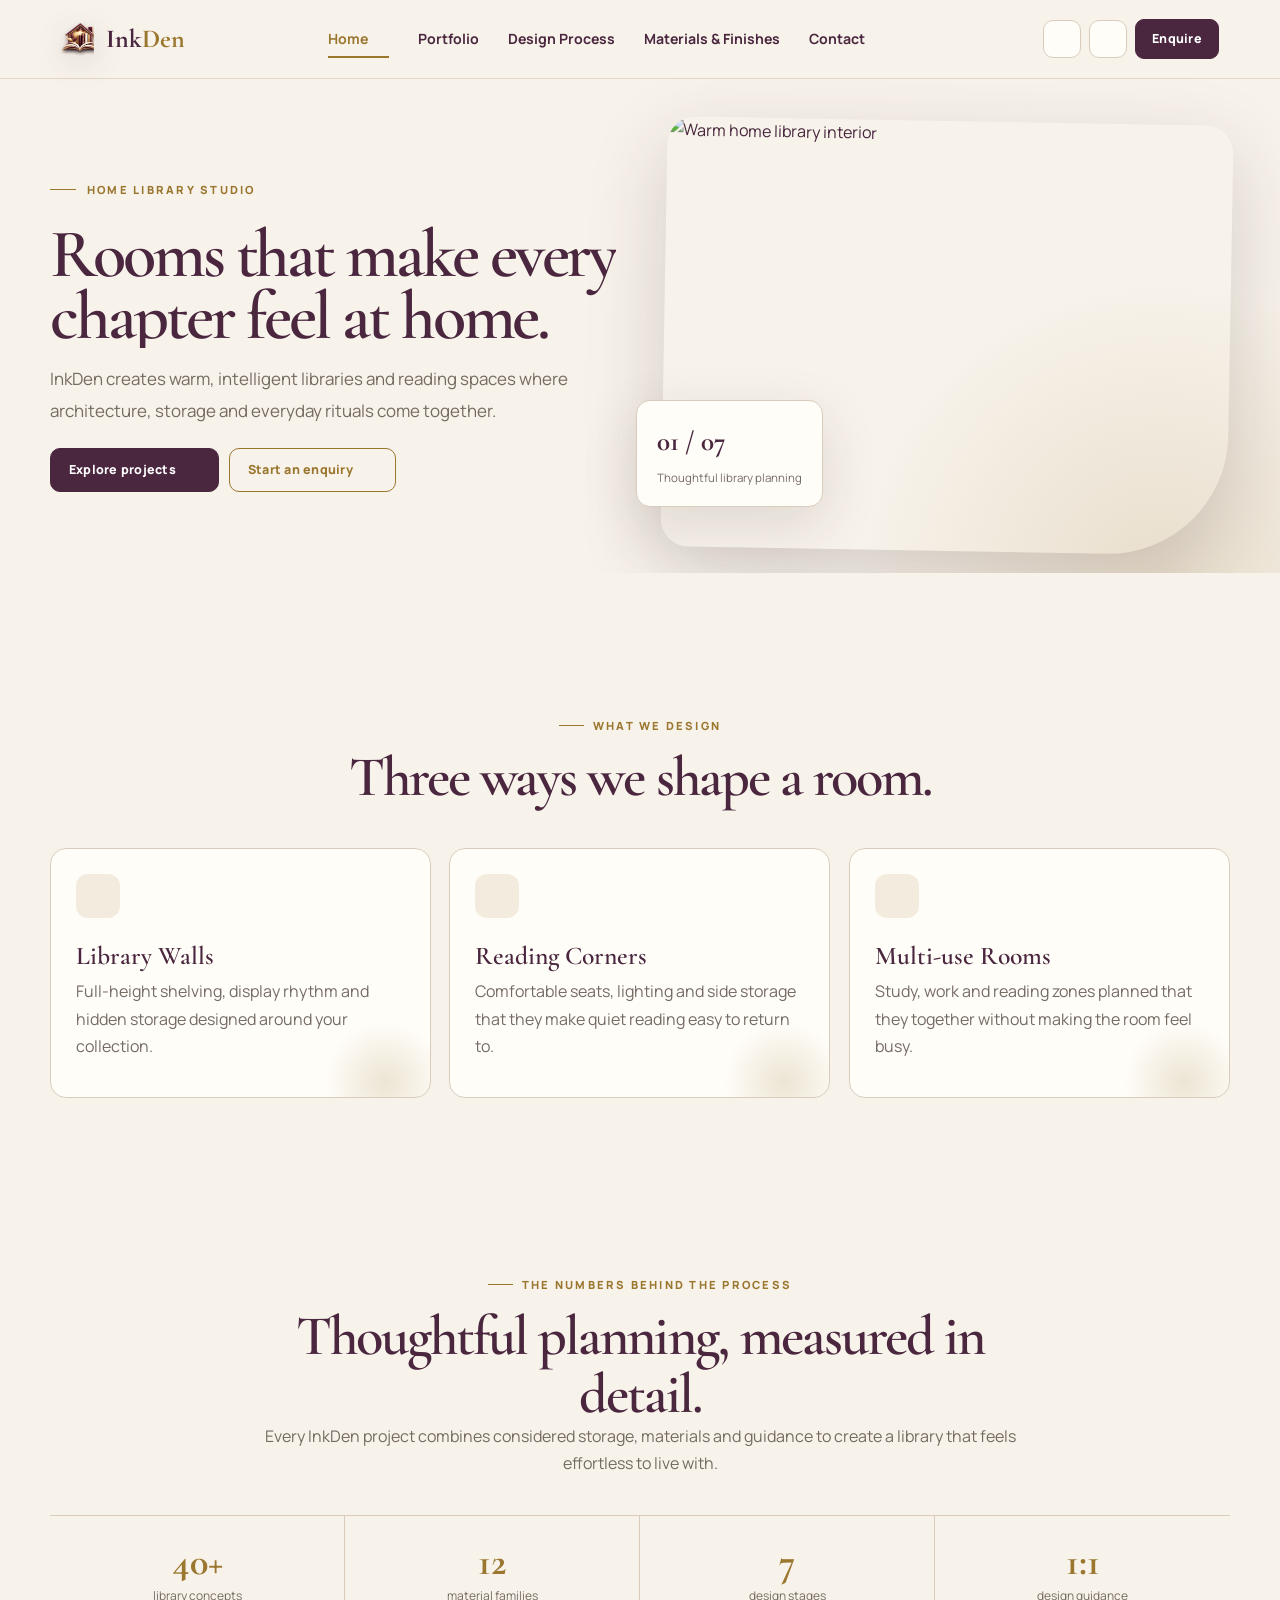
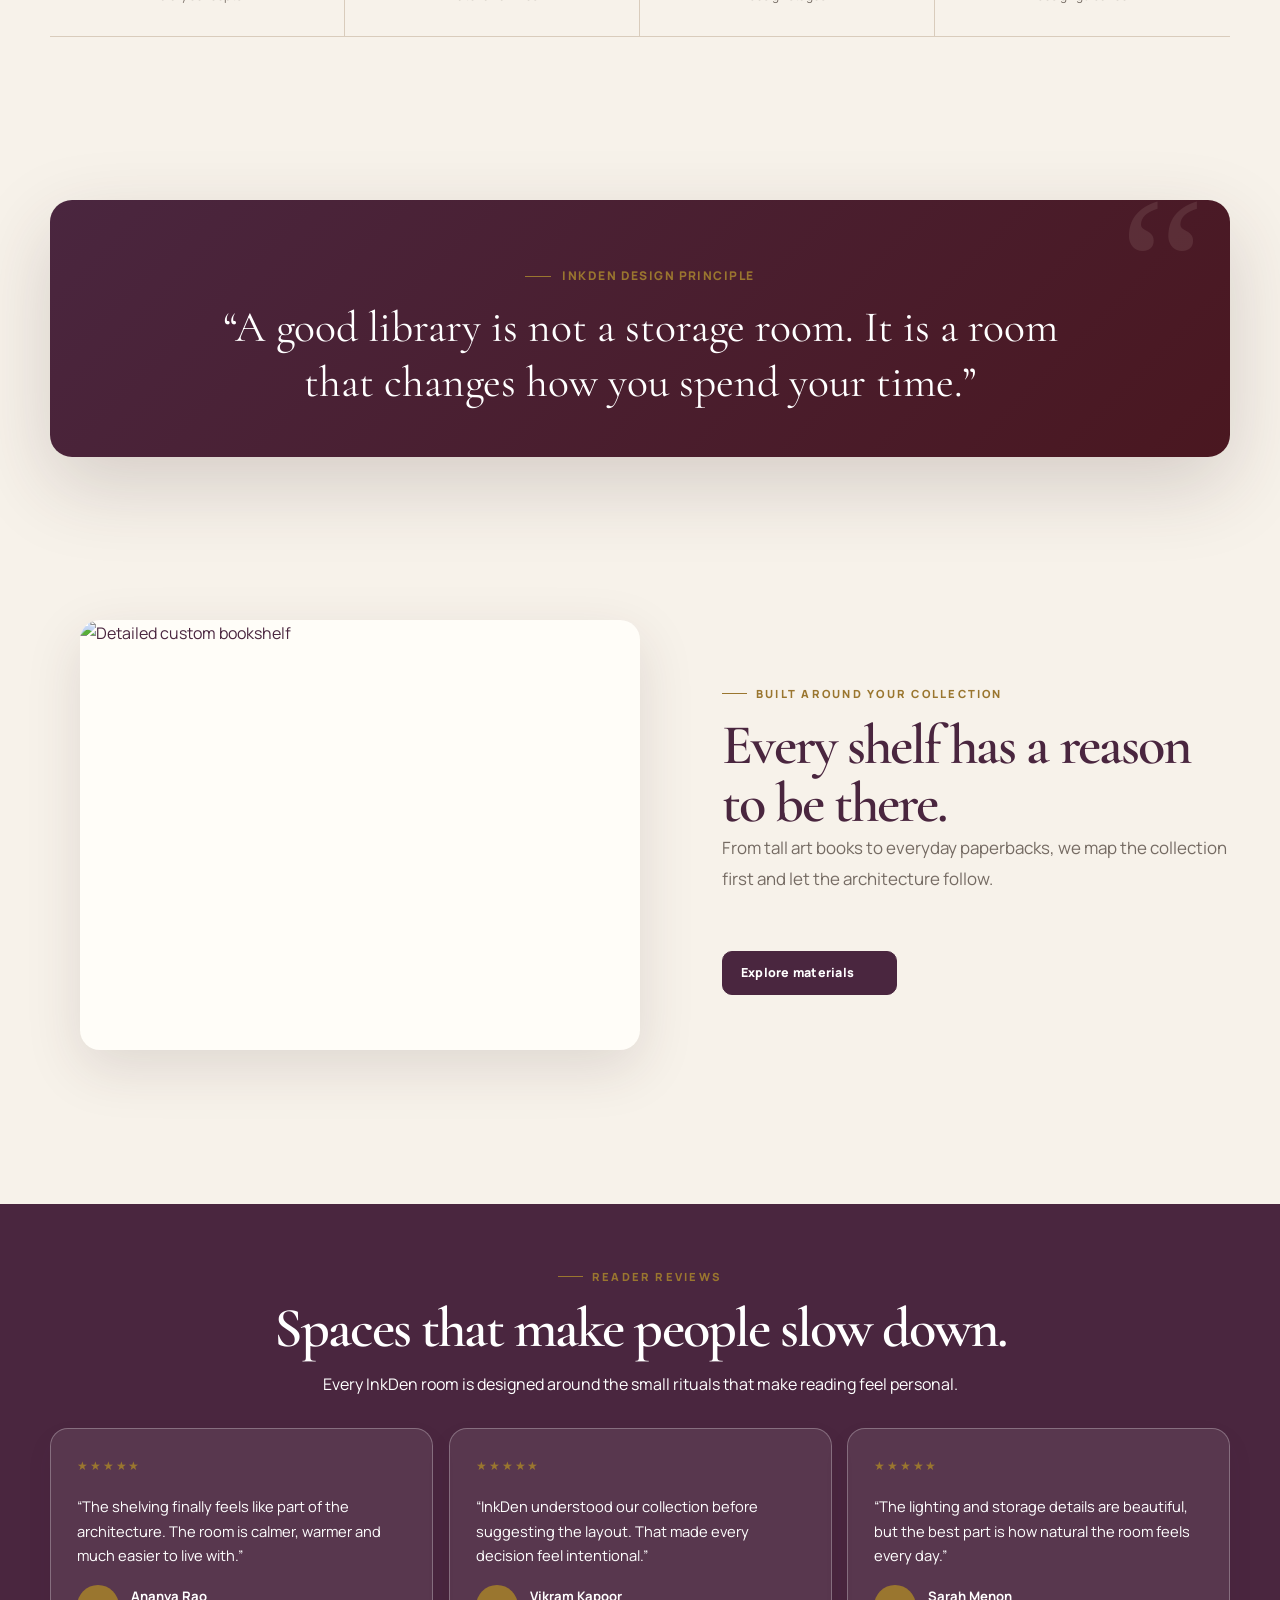
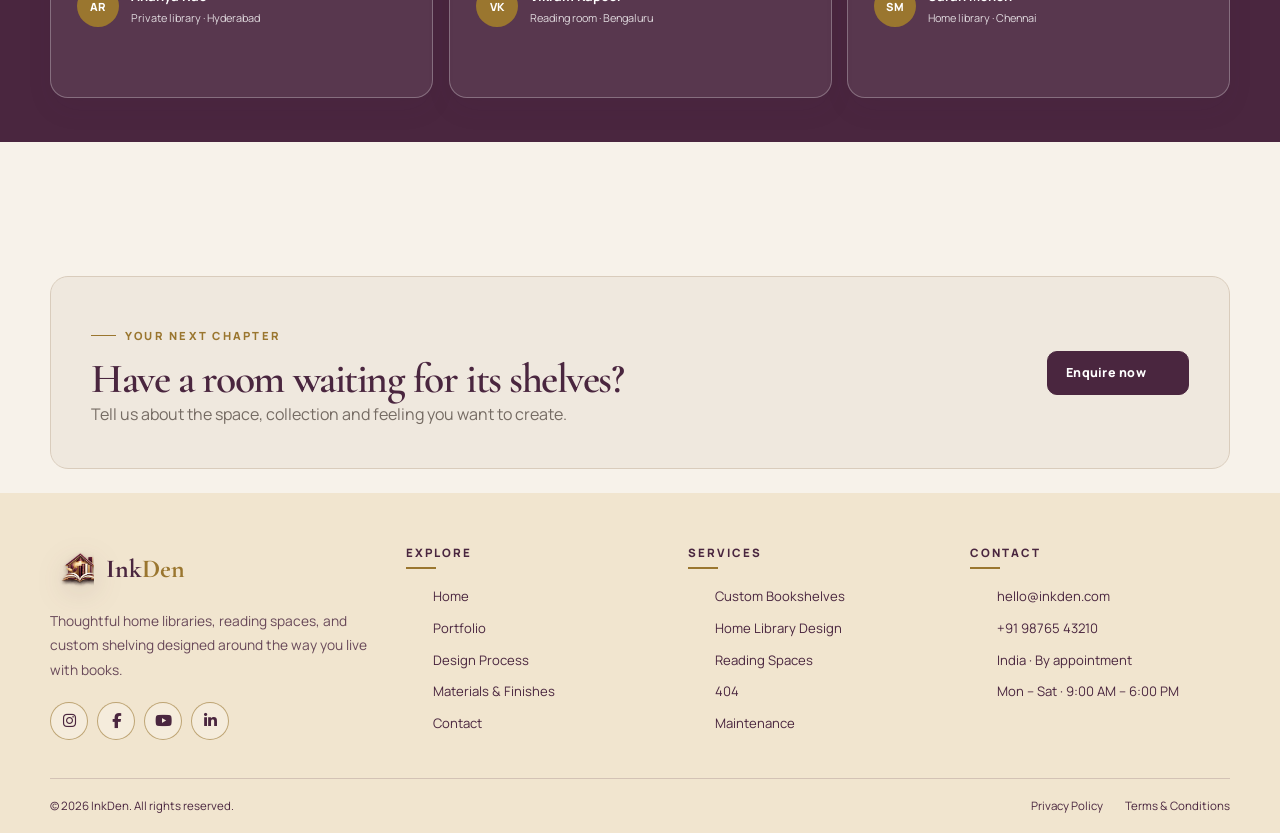
==== index.html @ 30819898 "first commit" ====
<!doctype html>
<html lang="en" dir="ltr">

<head>
  <meta charset="UTF-8">
  <meta name="viewport" content="width=device-width,initial-scale=1.0">
  <meta name="description" content="InkDen premium home library and reading space design studio.">
  <title>Home 1 | InkDen</title>
  
  <link rel="icon" type="image/png" href="images/ink-den-emblem.png">
  <link rel="stylesheet" href="css/shared.css">
  <link rel="stylesheet" href="css/home.css">
  <link rel="stylesheet" href="https://cdnjs.cloudflare.com/ajax/libs/font-awesome/6.7.2/css/all.min.css">
</head>

<body id="top">
  <header class="site-header">
    <div class="container header-inner">
      <a href="index.html" class="brand-logo" aria-label="InkDen Home">
        <img src="images/ink-den-emblem.png" alt="InkDen logo">
        <span class="brand-name"><span class="brand-ink">Ink</span><span class="brand-den">Den</span></span>
      </a>
      <nav class="nav-menu" data-nav-menu aria-label="Primary navigation">
        <div class="nav-item">
          <button class="nav-trigger" type="button" aria-expanded="false">Home <i
              data-lucide="chevron-down"></i></button>
          <div class="dropdown">
            <a href="index.html">Home 1</a>
            <a href="home-2.html">Home 2</a>
          
          </div>
        </div>
        <a href="portfolio.html">Portfolio</a>
        <a href="design-process.html">Design Process</a>
        <a href="materials-finishes.html">Materials &amp; Finishes</a>
        <a href="contact.html">Contact</a>
        <a href="enquiry.html" class="mobile-enquire">
    Enquire
</a>
      </nav>
      <div class="nav-actions">
        <button class="icon-btn" data-theme-toggle aria-label="Toggle dark mode" title="Dark mode">
          <i data-lucide="moon"></i></button>
        <button class="icon-btn" data-rtl-toggle aria-label="Switch RTL / LTR" title="RTL / LTR">
          <i data-lucide="arrow-left-right"></i></button>
        <a class="btn btn-secondary header-cta" href="enquiry.html">Enquire</a>
        <button class="icon-btn menu-toggle" data-menu-toggle aria-label="Open menu" aria-expanded="false"><i data-lucide="menu"></i></button>
      </div>
    </div>
  </header>
  <main>
    <section class="hero">
      <div class="container hero-grid">
        <div class="hero-copy"><span class="eyebrow">Home Library Studio</span>
          <h1>Rooms that make every chapter feel at home.</h1>
          <p class="lead">InkDen creates warm, intelligent libraries and reading spaces where architecture, storage and
            everyday rituals come together.</p>
          <div class="btn-row"><a class="btn btn-primary" href="portfolio.html">Explore projects <i
                data-lucide="arrow-up-right"></i></a><a class="btn btn-outline" href="contact.html">Start an enquiry <i
                data-lucide="message-square"></i></a></div>
        </div>
        <div class="hero-media reveal-right">
          <div class="hero-image"><img src="https://i.pinimg.com/1200x/2f/8c/33/2f8c33fd6eb7333db2793a5b187af646.jpg" alt="Warm home library interior"></div>
          <div class="hero-badge"><strong>01 / 07</strong><span>Thoughtful library planning</span></div>
        </div>
      </div>
    </section>
    
    <section class="section section-tight">
      <div class="container">
        <div class="section-header center"><span class="eyebrow">What we design</span>
          <h2>Three ways we shape a room.</h2>
        </div>
        <div class="feature-grid">
          <article class="feature-card reveal">
            <div class="feature-icon"><i data-lucide="library"></i></div>
            <h3>Library Walls</h3>
            <p>Full-height shelving, display rhythm and hidden storage designed around your collection.</p>
          </article>
          <article class="feature-card reveal">
            <div class="feature-icon"><i data-lucide="armchair"></i></div>
            <h3>Reading Corners</h3>
            <p>Comfortable seats, lighting and side storage that they make quiet reading easy to return to.</p>
          </article>
          <article class="feature-card reveal">
            <div class="feature-icon"><i data-lucide="layout-grid"></i></div>
            <h3>Multi-use Rooms</h3>
            <p>Study, work and reading zones planned that they together without making the room feel busy.</p>
          </article>
        </div>
      </div>
    </section>
    <section class="section statistics-section">
      <div class="container">
        <div class="statistics-heading"><span class="eyebrow">The numbers behind the process</span>
          <h2>Thoughtful planning, measured in detail.</h2>
          <p>Every InkDen project combines considered storage, materials and guidance to create a library that feels
            effortless to live with.</p>
        </div>
        <div class="stat-strip reveal">
          <div class="stat"><strong class="stat-number" data-target="40" data-suffix="+">0</strong><span>library
              concepts</span></div>
          <div class="stat"><strong class="stat-number" data-target="12">0</strong><span>material families</span></div>
          <div class="stat"><strong class="stat-number" data-target="7">0</strong><span>design stages</span></div>
          <div class="stat"><strong class="stat-number" data-target="1" data-suffix=":1">0</strong><span>design
              guidance</span></div>
        </div>
      </div>
    </section>
    <section class="section section-tight">
  <div class="container quote-panel reveal">

    <span class="eyebrow">InkDen design principle</span>

    <p>
      “A good library is not a storage room. It is a room that changes how you spend your time.”
    </p>

  </div>
</section>
  
    <section class="section home1-collection-section">
      <div class="container split reverse">
        <div class="image-card reveal-left"><img src="https://i.pinimg.com/736x/fe/93/e4/fe93e434039a60facc55fbdc6f68b3ff.jpg" alt="Detailed custom bookshelf">
        </div>
        <div class="reveal-right"><span class="eyebrow">Built around your collection</span>
          <h2>Every shelf has a reason to be there.</h2>
          <p class="lead">From tall art books to everyday paperbacks, we map the collection first and let the
            architecture follow.</p>
          <div class="btn-row home1-collection-button"><a class="btn btn-outline" href="materials-finishes.html">Explore
              materials <i data-lucide="layers-2"></i></a></div>
        </div>
      </div>
    </section>
    <section class="section section-tight home1-reviews">
      <div class="container">
        <div class="reviews-heading">
          <div><span class="eyebrow">Reader reviews</span>
            <h2>Spaces that make people slow down.</h2>
          </div>
          <p>Every InkDen room is designed around the small rituals that make reading feel personal.</p>
        </div>
        <div class="review-grid review-grid-home1">
          <article class="review-card review-featured reveal">
            <div class="review-stars">★★★★★</div>
            <p>“The shelving finally feels like part of the architecture. The room is calmer, warmer and much easier to
              live with.”</p>
            <div class="review-person"><span class="review-avatar">AR</span>
              <div><strong>Ananya Rao</strong><span>Private library · Hyderabad</span></div>
            </div>
          </article>
          <article class="review-card reveal">
            <div class="review-stars">★★★★★</div>
            <p>“InkDen understood our collection before suggesting the layout. That made every decision feel
              intentional.”</p>
            <div class="review-person"><span class="review-avatar">VK</span>
              <div><strong>Vikram Kapoor</strong><span>Reading room · Bengaluru</span></div>
            </div>
          </article>
          <article class="review-card reveal">
            <div class="review-stars">★★★★★</div>
            <p>“The lighting and storage details are beautiful, but the best part is how natural the room feels every
              day.”</p>
            <div class="review-person"><span class="review-avatar">SM</span>
              <div><strong>Sarah Menon</strong><span>Home library · Chennai</span></div>
            </div>
          </article>
        </div>
      </div>
    </section>
    <section class="section section-tight">
      <div class="container cta-panel reveal">
        <div><span class="eyebrow">Your next chapter</span>
          <h2>Have a room waiting for its shelves?</h2>
          <p>Tell us about the space, collection and feeling you want to create.</p>
        </div><a class="btn btn-secondary" href="contact.html">Enquire now <i data-lucide="arrow-up-right"></i></a>
      </div>
    </section>
    
  </main>
  
  <footer class="site-footer">
  <div class="container">
    <div class="footer-grid">

      <div class="footer-brand">
        <a href="index.html" class="brand-logo" aria-label="InkDen Home">
          <img src="images/ink-den-emblem.png" alt="InkDen logo">
          <span class="brand-name"><span class="brand-ink">Ink</span><span class="brand-den">Den</span></span>
        </a>
        <p>Thoughtful home libraries, reading spaces, and custom shelving designed around the way you live with books.</p>
        <div class="footer-icons">
          <a href="#" aria-label="Instagram" title="Instagram"><i class="fa-brands fa-instagram"></i></a>
          <a href="#" aria-label="Facebook" title="Facebook"><i class="fa-brands fa-facebook-f"></i></a>
          <a href="#" aria-label="YouTube" title="YouTube"><i class="fa-brands fa-youtube"></i></a>
          <a href="#" aria-label="LinkedIn" title="LinkedIn"><i class="fa-brands fa-linkedin-in"></i></a>
        </div>
      </div>

      <div class="footer-column">
        <h3>Explore</h3>
        <div class="footer-links">
          <a href="index.html"><i data-lucide="house"></i><span>Home</span></a>
          <a href="portfolio.html"><i data-lucide="images"></i><span>Portfolio</span></a>
          <a href="design-process.html"><i data-lucide="route"></i><span>Design Process</span></a>
          <a href="materials-finishes.html"><i data-lucide="palette"></i><span>Materials &amp; Finishes</span></a>
          <a href="contact.html"><i data-lucide="mail"></i><span>Contact</span></a>
        </div>
      </div>

      <div class="footer-column">
        <h3>Services</h3>
        <div class="footer-links">
          <a href="contact.html"><i data-lucide="book-open"></i><span>Custom Bookshelves</span></a>
          <a href="contact.html"><i data-lucide="book"></i><span>Home Library Design</span></a>
          <a href="contact.html"><i data-lucide="armchair"></i><span>Reading Spaces</span></a>
          <a href="404.html">
    <i data-lucide="circle-help"></i>
    <span>404</span>
</a>
          <a href="maintenance.html"><i data-lucide="wrench"></i><span>Maintenance</span></a>
        </div>
      </div>

      <div class="footer-column">
        <h3>Contact</h3>
        <div class="footer-contact">
          <a href="mailto:hello@inkden.com"><i data-lucide="mail"></i><span>hello@inkden.com</span></a>
          <a href="tel:+919876543210"><i data-lucide="phone"></i><span>+91 98765 43210</span></a>
          <span><i data-lucide="map-pin"></i><span>India · By appointment</span></span>
          <span><i data-lucide="clock"></i><span>Mon – Sat · 9:00 AM – 6:00 PM</span></span>
        </div>
      </div>

    </div>

    <div class="footer-bottom">
      <span>© 2026 InkDen. All rights reserved.</span>
      <div class="footer-legal">
        <a href="privacy-policy.html">Privacy Policy</a>
        <a href="terms-conditions.html">Terms &amp; Conditions</a>
      </div>
    </div>
  </div>
</footer>
  
  <script src="https://unpkg.com/lucide@latest"></script>
<script src="js/main.js"></script>
</body>

</html>
---- css/shared.css ----
@import url('https://fonts.googleapis.com/css2?family=Cormorant+Garamond:wght@500;600;700&family=Manrope:wght@400;500;600;700;800&display=swap');

:root{
  --primary:#4A263F;
  --primary-dark:#4A1720;
  --secondary:#9A762F;
  --secondary-dark:#76591F;
  --secondary-soft:#F1E5CF;
  --bg:#F7F2EA;
  --surface:#FFFDF8;
  --surface-2:#EFE8DE;
  --text:#4A263F;
  --muted:#756B63;
  --border:#D9CCBC;
  --white:#fff;
  --shadow:0 18px 55px rgba(61,40,47,.13);
  --shadow-lg:0 28px 80px rgba(61,40,47,.18);
  --radius:14px;
  --container:1180px;
  --ease:260ms cubic-bezier(.2,.75,.25,1);
}
html[data-theme="dark"]{
  --bg:#171119;
  --surface:#241A22;
  --surface-2:#30232C;
  --text:#FFF8F2;
  --muted:#D1C2BC;
  --border:#51404B;
  --shadow:0 18px 60px rgba(0,0,0,.35);
  --shadow-lg:0 30px 90px rgba(0,0,0,.45);
}
*{box-sizing:border-box;margin:0;padding:0}
html{scroll-behavior:smooth}
body{min-height:100vh;background:var(--bg);color:var(--text);font-family:"Manrope",sans-serif;line-height:1.7;overflow-x:hidden;transition:background var(--ease),color var(--ease)}
body.menu-open{overflow:hidden}
a{color:inherit;text-decoration:none}
button,input,select,textarea{font:inherit}
button{cursor:pointer}
img{display:block;width:100%;max-width:100%;object-fit:cover}
:focus-visible{outline:3px solid var(--secondary);outline-offset:3px}
.container{width:min(var(--container),calc(100% - 48px));margin-inline:auto}

/* HEADER */
.site-header{position:sticky;top:0;z-index:100;background:color-mix(in srgb,var(--bg) 94%,transparent);backdrop-filter:blur(16px);border-bottom:1px solid color-mix(in srgb,var(--border) 72%,transparent)}
.header-inner{min-height:78px;display:grid;grid-template-columns:1fr auto 1fr;align-items:center;gap:24px}
.brand-logo{display:inline-flex;align-items:center;gap:12px;justify-self:start}
.brand-logo img{width:44px;height:44px;object-fit:contain;filter:drop-shadow(0 8px 15px rgba(74,38,63,.15))}
.brand-name{font-family:"Cormorant Garamond",serif;font-size:1.62rem;font-weight:700;line-height:1;color:var(--text);letter-spacing:0}
.brand-name .brand-den{color:var(--secondary)}
.nav-menu{display:flex;align-items:center;justify-content:center;gap:6px;white-space:nowrap}
.nav-menu a,.nav-trigger{position:relative;padding:9px 12px;border:0;background:none;color:var(--text);font-size:.88rem;font-weight:700;transition:color var(--ease)}
.nav-menu a::after,.nav-trigger::after{content:"";position:absolute;left:12px;right:12px;bottom:2px;height:2px;background:var(--secondary);transform:scaleX(0);transform-origin:center;transition:transform var(--ease)}
.nav-menu a:hover,.nav-trigger:hover,.nav-menu a.active{color:var(--secondary)}
.nav-menu a:hover::after,.nav-menu a.active::after{transform:scaleX(1)}
.nav-item{position:relative}
.nav-trigger{display:inline-flex;align-items:center;gap:5px}
.nav-trigger svg{width:15px;height:15px}
.dropdown{position:absolute;top:calc(100% + 9px);left:0;min-width:175px;padding:8px;background:var(--surface);border:1px solid var(--border);border-radius:12px;box-shadow:var(--shadow);opacity:0;visibility:hidden;transform:translateY(8px);transition:var(--ease)}
.nav-item:hover .dropdown{opacity:1;visibility:visible;transform:translateY(0)}
.dropdown a{display:block;padding:9px 11px;border-radius:8px}
.dropdown a::after{display:none}
.dropdown a:hover{background:var(--surface-2)}
.nav-actions{display:flex;align-items:center;justify-content:flex-end;gap:8px}
.icon-btn{width:38px;height:38px;display:grid;place-items:center;border:1px solid var(--border);border-radius:10px;background:var(--surface);color:var(--text);transition:var(--ease)}
.icon-btn:hover{border-color:var(--secondary);color:var(--secondary);transform:translateY(-2px) rotate(-2deg)}
.icon-btn svg{width:18px;height:18px}
.header-cta{min-width:auto!important;height:42px!important;padding:0 17px!important;font-size:.78rem!important}
.menu-toggle{display:none}

/* COMMON */
.section{padding:92px 0;position:relative}
.section-tight{padding:68px 0}
.section-header{max-width:720px;margin-bottom:42px}
.section-header.center{text-align:center;margin-inline:auto}
.eyebrow{display:inline-flex;align-items:center;gap:9px;margin-bottom:13px;color:var(--secondary);font-size:.7rem;font-weight:800;letter-spacing:.2em;text-transform:uppercase}
.eyebrow::before{content:"";width:25px;height:1px;background:currentColor}
h1,h2,h3,h4{font-family:"Cormorant Garamond",serif;font-weight:600;line-height:1.03;color:var(--text)}
h1{font-size:clamp(3.2rem,7vw,6.6rem);letter-spacing:-.045em}
h2{font-size:clamp(2.35rem,4.4vw,4.15rem);letter-spacing:-.035em}
h3{font-size:1.6rem}
p{color:var(--muted)}
.lead{font-size:1.06rem;line-height:1.85;max-width:650px}
.btn-row{display:flex;flex-wrap:wrap;gap:10px;align-items:center}
.btn{min-width:138px;height:44px;display:inline-flex;align-items:center;justify-content:center;gap:8px;padding:0 18px;border:1px solid transparent;border-radius:10px;font-size:.78rem;font-weight:800;letter-spacing:.02em;transition:var(--ease)}
.btn svg{width:16px;height:16px}
.btn-primary{background:var(--primary);color:#fff;border-color:var(--primary)}
.btn-primary:hover{background:var(--primary-dark);border-color:var(--primary-dark);transform:translateY(-3px);box-shadow:0 12px 24px rgba(74,38,63,.18)}
.btn-secondary{background:var(--secondary);color:#fff;border-color:var(--secondary)}
.btn-secondary:hover{background:var(--secondary-dark);border-color:var(--secondary-dark);transform:translateY(-3px);box-shadow:0 12px 24px rgba(154,118,47,.18)}
.btn-outline{background:transparent;color:var(--text);border-color:var(--border)}
.btn-outline:hover{border-color:var(--secondary);color:var(--secondary);transform:translateY(-3px)}

.split{display:grid;grid-template-columns:.9fr 1.1fr;gap:70px;align-items:center}
.split.reverse{grid-template-columns:1.1fr .9fr}
.image-card{position:relative;overflow:hidden;border-radius:20px;box-shadow:var(--shadow);background:var(--surface)}
.image-card img{aspect-ratio:1.12;transition:transform 700ms cubic-bezier(.2,.75,.25,1)}
.image-card:hover img{transform:scale(1.055)}
.image-card::after{content:"";position:absolute;inset:14px;border:1px solid rgba(241,229,207,.35);border-radius:14px;pointer-events:none}
.feature-grid{display:grid;grid-template-columns:repeat(3,1fr);gap:18px}
.feature-card{position:relative;min-height:250px;padding:25px;background:var(--surface);border:1px solid var(--border);border-radius:16px;overflow:hidden;transition:var(--ease)}
.feature-card::before{content:"";position:absolute;inset:auto -20px -50px auto;width:130px;height:130px;background:radial-gradient(circle,rgba(154,118,47,.18),transparent 65%);transition:transform var(--ease)}
.feature-card:hover{transform:translateY(-9px);border-color:var(--secondary);box-shadow:var(--shadow)}
.feature-card:hover::before{transform:scale(1.35)}
.feature-icon{width:44px;height:44px;display:grid;place-items:center;margin-bottom:25px;border-radius:12px;background:color-mix(in srgb,var(--secondary) 13%,transparent);color:var(--secondary)}
.feature-icon svg{width:21px;height:21px}
.feature-card h3{margin-bottom:9px}
.stat-strip{display:grid;grid-template-columns:repeat(4,1fr);border-block:1px solid var(--border)}
.stat{padding:27px 20px;text-align:center;border-inline-end:1px solid var(--border)}
.stat:last-child{border-inline-end:0}
.stat strong{display:block;font-family:"Cormorant Garamond",serif;font-size:2.4rem;color:var(--secondary);line-height:1}
.stat span{font-size:.75rem;color:var(--muted)}
.quote-panel{padding:48px;border-radius:22px;background:linear-gradient(135deg,var(--primary),var(--primary-dark));color:#fff;box-shadow:var(--shadow-lg);position:relative;overflow:hidden}
.quote-panel::after{content:"“";position:absolute;right:25px;top:-30px;font-family:Georgia,serif;font-size:12rem;line-height:1;color:rgba(241,229,207,.1)}
.quote-panel p{color:#F1E5CF;font-family:"Cormorant Garamond",serif;font-size:2rem;line-height:1.15;max-width:800px}
.quote-panel span{display:block;margin-top:18px;color:#E8D7C8;font-size:.75rem;letter-spacing:.12em;text-transform:uppercase}
.cta-panel{display:grid;grid-template-columns:1fr auto;align-items:center;gap:30px;padding:40px;border-radius:18px;background:var(--surface-2);border:1px solid var(--border)}
.cta-panel h2{font-size:2.6rem}

/* FOOTER */
.site-footer{margin-top:28px;padding:64px 0 20px;background:var(--primary-dark);color:#F1E5CF;border-top:1px solid var(--secondary)}
.footer-grid{display:grid;grid-template-columns:1.25fr 1fr 1fr 1fr;gap:42px}
.footer-brand .brand-logo{margin-bottom:19px}.footer-brand .brand-name{color:#F1E5CF}.footer-brand .brand-den{color:var(--secondary)}
.footer-brand p{max-width:350px;color:#D9C9C0;font-size:.86rem;line-height:1.75;margin-bottom:20px}
.footer-icons{display:flex;gap:9px;flex-wrap:wrap}.footer-icons a{width:36px;height:36px;display:grid;place-items:center;border:1px solid rgba(241,229,207,.35);border-radius:10px;color:#F1E5CF;transition:var(--ease)}.footer-icons a:hover{color:#fff;background:var(--secondary);border-color:var(--secondary);transform:translateY(-3px) rotate(-2deg)}.footer-icons svg{width:16px}
.footer-column h3{font-family:"Manrope",sans-serif;font-size:.72rem;font-weight:800;text-transform:uppercase;letter-spacing:.17em;color:#F1E5CF;margin-bottom:18px}.footer-column h3::after{content:"";display:block;width:30px;height:2px;background:var(--secondary);margin-top:8px}
.footer-links,.footer-contact{display:grid;gap:11px}.footer-links a,.footer-contact a,.footer-contact span{display:flex;align-items:flex-start;gap:9px;color:#D9C9C0;font-size:.82rem;transition:var(--ease)}.footer-links a:hover,.footer-contact a:hover{color:#fff;transform:translateX(4px)}.footer-links svg,.footer-contact svg{width:16px;height:16px;flex:0 0 16px;color:var(--secondary);margin-top:3px}
.footer-bottom{display:flex;align-items:center;justify-content:space-between;gap:15px;margin-top:38px;padding-top:17px;border-top:1px solid rgba(241,229,207,.16);font-size:.72rem;color:#BFAFA7}.footer-top{width:36px;height:36px;display:grid;place-items:center;border:1px solid var(--secondary);border-radius:10px;color:var(--secondary);transition:var(--ease)}.footer-top:hover{background:var(--secondary);color:#fff;transform:translateY(-3px)}

/* REVEALS / MOTION */
.reveal{opacity:0;transform:translateY(28px);transition:opacity 700ms var(--ease),transform 700ms var(--ease)}
.reveal.is-visible{opacity:1;transform:none}
.reveal-left{opacity:0;transform:translateX(-35px);transition:opacity 800ms var(--ease),transform 800ms var(--ease)}
.reveal-left.is-visible{opacity:1;transform:none}
.reveal-right{opacity:0;transform:translateX(35px);transition:opacity 800ms var(--ease),transform 800ms var(--ease)}
.reveal-right.is-visible{opacity:1;transform:none}
.float{animation:float 5s ease-in-out infinite}
@keyframes float{0%,100%{transform:translateY(0)}50%{transform:translateY(-9px)}}
@keyframes heroIn{from{opacity:0;transform:translateY(25px)}to{opacity:1;transform:none}}
.hero-copy>*{animation:heroIn .75s var(--ease) both}.hero-copy .eyebrow{animation-delay:.08s}.hero-copy h1{animation-delay:.16s}.hero-copy p{animation-delay:.24s}.hero-copy .btn-row{animation-delay:.32s}

/* RTL */
[dir="rtl"] .brand-logo{justify-self:end}.header-inner{direction:ltr}.header-inner>*{direction:rtl}.nav-menu{direction:rtl}.nav-menu a::after,.nav-trigger::after{left:12px;right:12px}.footer-links a:hover,.footer-contact a:hover{transform:translateX(-4px)}

/* RESPONSIVE */
@media(max-width:1050px){.header-inner{grid-template-columns:auto 1fr auto}.nav-menu{gap:0}.nav-menu a,.nav-trigger{padding-inline:8px;font-size:.8rem}.hero-grid{gap:38px}.hero-media{min-height:520px}.footer-grid{grid-template-columns:1.3fr 1fr 1fr}}
@media(max-width:850px){.header-inner{grid-template-columns:auto auto}.nav-menu{position:fixed;inset:78px 0 auto 0;display:none;flex-direction:column;align-items:stretch;padding:18px 24px 25px;background:var(--surface);border-bottom:1px solid var(--border);box-shadow:var(--shadow);max-height:calc(100vh - 78px);overflow:auto}.nav-menu.open{display:flex}.nav-menu a,.nav-trigger{width:100%;justify-content:space-between;padding:13px 6px;text-align:start}.dropdown{position:static;display:none;opacity:1;visibility:visible;transform:none;box-shadow:none;border:0;background:transparent;padding:0}.nav-item.open .dropdown{display:block}.nav-actions{justify-self:end}.menu-toggle{display:grid}.header-cta{display:none}.hero{min-height:auto;padding:85px 0}.hero-grid,.split,.split.reverse{grid-template-columns:1fr}.hero-media{min-height:520px}.feature-grid,.material-cards{grid-template-columns:repeat(2,1fr)}.stat-strip{grid-template-columns:repeat(2,1fr)}.stat:nth-child(2){border-inline-end:0}.stat:nth-child(-n+2){border-bottom:1px solid var(--border)}.editorial-grid{grid-template-columns:1fr}.portfolio-mosaic{grid-template-columns:1fr 1fr;grid-template-rows:300px 220px}.portfolio-tile:first-child{grid-row:auto;grid-column:1/-1}.project-row{grid-template-columns:1fr}.process-gallery{grid-template-columns:1fr 1fr}.footer-grid{grid-template-columns:1fr 1fr}.footer-brand{grid-column:1/-1}.enquiry-shell{grid-template-columns:1fr}.enquiry-intro{padding:38px}.enquiry-form-wrap{padding:32px}}
@media(max-width:600px){.container{width:min(var(--container),calc(100% - 32px))}.header-inner{min-height:70px}.brand-logo img{width:39px;height:39px}.brand-name{font-size:1.45rem}.nav-menu{inset:70px 0 auto 0}.section{padding:70px 0}.section-tight{padding:52px 0}.hero{padding:70px 0}.hero-media{min-height:400px}.hero-badge{left:10px;bottom:18px}.feature-grid,.material-cards,.process-gallery{grid-template-columns:1fr}.stat-strip{grid-template-columns:1fr 1fr}.stat{padding:22px 10px}.portfolio-mosaic{grid-template-columns:1fr;grid-template-rows:repeat(3,230px)}.portfolio-tile:first-child{grid-column:auto}.numbered-item{grid-template-columns:45px 1fr}.numbered-item svg{display:none}.cta-panel{grid-template-columns:1fr;padding:28px}.premium-hero{min-height:78vh;padding:65px 0}.premium-copy h1{font-size:clamp(3.2rem,15vw,5.5rem)}.form-grid{grid-template-columns:1fr}.form-field.full{grid-column:auto}.footer-grid{grid-template-columns:1fr}.footer-brand{grid-column:auto}.footer-bottom{flex-direction:column;align-items:flex-start}.enquiry-page{padding:20px 14px}.enquiry-intro h1{font-size:3rem}}
@media(prefers-reduced-motion:reduce){*,*::before,*::after{scroll-behavior:auto!important;animation-duration:.001ms!important;transition-duration:.001ms!important}}
/* Final alignment refinements */
html[dir="rtl"] .header-inner{direction:rtl}
main > section:last-child{padding-bottom:28px}
.site-footer{margin-top:12px}

/* =========================================================
   FINAL BRAND / NAV / FOOTER POLISH
   ========================================================= */

/* Keep the original InkDen palette, but use it consistently. */
.site-header{
  background:color-mix(in srgb,var(--bg) 96%,transparent);
}

.header-inner{
  grid-template-columns:auto 1fr auto;
  gap:30px;
}

.site-header .brand-logo{
  justify-self:start;
}

.site-header .nav-menu{
  justify-self:center;
}

.nav-menu .nav-trigger.active,
.nav-menu > a.active{
  color:var(--secondary);
}

.nav-menu .nav-trigger.active::after,
.nav-menu > a.active::after{
  transform:scaleX(1);
  transform-origin:center;
}

/* Font Awesome icon sizing */
.icon-btn i,
.nav-trigger i,
.btn i,
.footer-icons i,
.footer-links i,
.footer-contact i,
.footer-top i,
.feature-icon i,
.meta i{
  line-height:1;
}

/* Light premium footer using the same primary + secondary palette */
.site-footer{
  margin-top:10px;
  padding:56px 0 18px;
  background:var(--secondary-soft);
  color:var(--primary);
  border-top:2px solid var(--secondary);
}

html[data-theme="dark"] .site-footer{
  background:var(--primary-dark);
  color:var(--secondary-soft);
  border-top-color:var(--secondary);
}

.footer-grid{
  gap:44px;
}

.footer-brand .brand-logo{
  margin-bottom:18px;
}

.footer-brand .brand-name,
.footer-brand .brand-name > span:first-child{
  color:var(--primary);
}

.footer-brand .brand-den{
  color:var(--secondary);
}

html[data-theme="dark"] .footer-brand .brand-name,
html[data-theme="dark"] .footer-brand .brand-name > span:first-child{
  color:var(--secondary-soft);
}

.footer-brand p{
  color:var(--primary);
  opacity:.82;
}

html[data-theme="dark"] .footer-brand p{
  color:var(--secondary-soft);
  opacity:.82;
}

.footer-icons a{
  border-color:color-mix(in srgb,var(--secondary) 55%,transparent);
  color:var(--primary);
  background:rgba(255,255,255,.22);
}

.footer-icons a:hover{
  color:#fff;
  background:var(--secondary);
  border-color:var(--secondary);
}

html[data-theme="dark"] .footer-icons a{
  color:var(--secondary-soft);
  background:rgba(255,255,255,.04);
}

.footer-column h3{
  color:var(--primary);
}

html[data-theme="dark"] .footer-column h3{
  color:var(--secondary-soft);
}

.footer-column h3::after{
  background:var(--secondary);
}

.footer-links a,
.footer-contact a,
.footer-contact span{
  color:var(--primary);
}

.footer-links a:hover,
.footer-contact a:hover{
  color:var(--secondary-dark);
}

.footer-links i,
.footer-contact i{
  color:var(--secondary);
  width:16px;
  min-width:16px;
  text-align:center;
  margin-top:3px;
}

html[data-theme="dark"] .footer-links a,
html[data-theme="dark"] .footer-contact a,
html[data-theme="dark"] .footer-contact span{
  color:var(--secondary-soft);
}

html[data-theme="dark"] .footer-links a:hover,
html[data-theme="dark"] .footer-contact a:hover{
  color:var(--secondary);
}

.footer-bottom{
  border-top-color:color-mix(in srgb,var(--primary) 18%,transparent);
  color:var(--primary);
}

html[data-theme="dark"] .footer-bottom{
  border-top-color:rgba(241,229,207,.16);
  color:var(--secondary-soft);
}

.footer-top{
  color:var(--primary);
  border-color:var(--secondary);
}

.footer-top:hover{
  color:#fff;
  background:var(--secondary);
}

/* Better mobile footer contrast */
@media(max-width:850px){
  .header-inner{
    grid-template-columns:auto auto;
  }
  .site-header .nav-menu{
    justify-self:stretch;
  }
}


/* =========================================================
   INKDEN FINAL HEADER + FOOTER CORRECTION
   ========================================================= */
.header-inner{
  min-height:78px;
  display:grid;
  grid-template-columns:auto minmax(0,1fr) auto;
  align-items:center;
  gap:30px;
  direction:ltr;
}
.site-header .brand-logo{
  justify-self:start;
  direction:ltr;
  flex-direction:row;
  gap:12px;
}
.site-header .brand-logo img{width:44px;height:44px;flex:0 0 44px}
.site-header .brand-name{white-space:nowrap}
.site-header .brand-ink{color:var(--primary)}
.site-header .brand-den{color:var(--secondary)}
.nav-menu{
  justify-self:center;
  width:max-content;
  max-width:100%;
  display:flex;
  align-items:center;
  justify-content:center;
  gap:5px;
}
.nav-actions{justify-self:end;display:flex;align-items:center;gap:8px;direction:ltr}
.nav-actions .icon-btn{flex:0 0 38px}
.header-cta{height:40px!important;min-height:40px!important;padding:0 16px!important;border-radius:9px!important;font-size:.78rem!important}
.icon-btn i,.nav-trigger i,.btn i,.footer-icons i,.footer-links i,.footer-contact i,.footer-top i{
  display:inline-block;
  line-height:1;
}

/* Header icons are always Font Awesome after main.js conversion. */
.icon-btn i{font-size:15px}
.nav-trigger i{font-size:11px}

/* Light footer: primary text + secondary accents, with strong contrast. */
.site-footer{
  margin-top:10px;
  padding:56px 0 18px;
  background:var(--secondary-soft);
  color:var(--primary);
  border-top:2px solid var(--secondary);
}
.footer-grid{grid-template-columns:1.3fr 1fr 1fr 1.05fr;gap:44px}
.footer-brand .brand-logo{direction:ltr;flex-direction:row;gap:12px;margin-bottom:18px}
.footer-brand .brand-logo img{width:44px;height:44px;flex:0 0 44px}
.footer-brand .brand-name{color:var(--primary)}
.footer-brand .brand-ink{color:var(--primary)}
.footer-brand .brand-den{color:var(--secondary)}
.footer-brand p{color:var(--primary);opacity:.82;font-size:.86rem;line-height:1.75}
.footer-icons{display:flex;gap:9px;flex-wrap:wrap;margin-top:20px}
.footer-icons a{width:38px;height:38px;display:grid;place-items:center;border:1px solid color-mix(in srgb,var(--secondary) 60%,transparent);border-radius:50%;color:var(--primary);background:rgba(255,255,255,.28);transition:var(--ease)}
.footer-icons a:hover{color:#fff;background:var(--secondary);border-color:var(--secondary);transform:translateY(-4px) rotate(-2deg)}
.footer-icons i{font-size:15px}
.footer-column h3{color:var(--primary);font-size:.72rem;letter-spacing:.17em;margin-bottom:18px}
.footer-column h3::after{background:var(--secondary)}
.footer-links,.footer-contact{display:grid;gap:12px}
.footer-links a,.footer-contact a,.footer-contact>span{display:flex;align-items:flex-start;gap:10px;color:var(--primary);font-size:.82rem;line-height:1.5;transition:var(--ease)}
.footer-links a:hover,.footer-contact a:hover{color:var(--secondary-dark);transform:translateX(4px)}
.footer-links i,.footer-contact i{width:17px;min-width:17px;text-align:center;color:var(--secondary);font-size:14px;margin-top:3px}
.footer-bottom{margin-top:38px;padding-top:17px;border-top:1px solid color-mix(in srgb,var(--primary) 18%,transparent);color:var(--primary);font-size:.72rem}
.footer-top{color:var(--primary);border-color:var(--secondary)}
.footer-top:hover{color:#fff;background:var(--secondary)}

/* Dark mode preserves the same brand palette. */
html[data-theme="dark"] .site-footer{background:var(--primary-dark);color:var(--secondary-soft);border-top-color:var(--secondary)}
html[data-theme="dark"] .footer-brand .brand-name,
html[data-theme="dark"] .footer-brand .brand-ink,
html[data-theme="dark"] .footer-column h3{color:var(--secondary-soft)}
html[data-theme="dark"] .footer-brand .brand-den{color:var(--secondary)}
html[data-theme="dark"] .footer-brand p,
html[data-theme="dark"] .footer-links a,
html[data-theme="dark"] .footer-contact a,
html[data-theme="dark"] .footer-contact>span,
html[data-theme="dark"] .footer-bottom{color:var(--secondary-soft)}
html[data-theme="dark"] .footer-links a:hover,
html[data-theme="dark"] .footer-contact a:hover{color:var(--secondary)}

/* RTL mirrors the overall layout but keeps the logo image before its name. */
html[dir="rtl"] .header-inner{direction:rtl}
html[dir="rtl"] .site-header .brand-logo{justify-self:end;direction:ltr}
html[dir="rtl"] .nav-menu{direction:rtl}
html[dir="rtl"] .nav-actions{direction:ltr;justify-self:start}
html[dir="rtl"] .footer-brand .brand-logo{direction:ltr}
html[dir="rtl"] .footer-links a:hover,html[dir="rtl"] .footer-contact a:hover{transform:translateX(-4px)}

/* Make Font Awesome visible on every footer/icon element. */
.footer-icons i,.footer-links i,.footer-contact i,.footer-top i,.icon-btn i,.btn i,.nav-trigger i{font-family:"Font Awesome 6 Free","Font Awesome 6 Brands";font-style:normal}

@media(max-width:1050px){
  .header-inner{gap:18px}
  .nav-menu a,.nav-trigger{padding-inline:8px;font-size:.78rem}
  .header-cta{padding-inline:13px!important}
  .footer-grid{grid-template-columns:1.3fr 1fr 1fr}
  .footer-brand{grid-column:1/-1}
}
@media(max-width:850px){
  .header-inner{grid-template-columns:auto auto;min-height:70px}
  .site-header .nav-menu{position:fixed;inset:70px 0 auto 0;display:none;width:auto;flex-direction:column;align-items:stretch;justify-self:stretch;padding:18px 24px 25px;background:var(--surface);border-bottom:1px solid var(--border);box-shadow:var(--shadow);max-height:calc(100vh - 70px);overflow:auto}
  .site-header .nav-menu.open{display:flex}
  .site-header .nav-menu a,.site-header .nav-trigger{width:100%;justify-content:space-between;padding:13px 6px;text-align:start}
  .nav-actions{justify-self:end}
  .header-cta{display:none}
  .menu-toggle{display:grid}
}
@media(max-width:600px){
  .site-header .brand-logo img,.footer-brand .brand-logo img{width:39px;height:39px;flex-basis:39px}
  .brand-name{font-size:1.45rem}
  .footer-grid{grid-template-columns:1fr}
  .footer-brand{grid-column:auto}
}
@media(max-width:1050px){.hero-grid{gap:38px}.hero-media{min-height:520px}}
@media(max-width:850px){.hero-grid,.split,.split.reverse{grid-template-columns:1fr}.feature-grid{grid-template-columns:repeat(2,1fr)}.stat-strip{grid-template-columns:repeat(2,1fr)}.stat:nth-child(2){border-inline-end:0}.stat:nth-child(-n+2){border-bottom:1px solid var(--border)}}
@media(max-width:600px){.feature-grid{grid-template-columns:1fr}.stat-strip{grid-template-columns:1fr 1fr}.stat{padding:22px 10px}.cta-panel{grid-template-columns:1fr;padding:28px}}


/* =========================================================
   FINAL BUTTON SYSTEM
   ========================================================= */
.btn,
.btn-primary,
.btn-secondary,
.btn-outline{
  background:var(--primary);
  color:#fff !important;
  border:1px solid var(--primary);
}
.btn:hover,
.btn-primary:hover,
.btn-secondary:hover,
.btn-outline:hover{
  background:var(--secondary);
  border-color:var(--secondary);
  color:#fff !important;
  transform:translateY(-3px);
  box-shadow:0 12px 24px rgba(154,118,47,.18);
}
/* Dark mode - InkDen header logo text */
html[data-theme="dark"] .site-header .brand-name,
html[data-theme="dark"] .site-header .brand-ink{
  color:#FFF8F2 !important;
}

html[data-theme="dark"] .site-header .brand-den{
  color:var(--secondary) !important;
}
/* Dark mode footer background */
html[data-theme="dark"] .site-footer{
  background:#000 !important;
}

/* Keep the same navigation sequence in both LTR and RTL. */
.nav-menu{direction:ltr}
html[dir="rtl"] .nav-menu{direction:rtl}



/* Footer legal navigation */
.footer-legal{display:flex;align-items:center;justify-content:flex-end;gap:22px}
.footer-legal a{color:var(--primary);font-size:.72rem;transition:var(--ease)}
.footer-legal a:hover{color:var(--secondary)}
html[data-theme="dark"] .footer-legal a{color:var(--secondary-soft)}
html[data-theme="dark"] .footer-legal a:hover{color:var(--secondary)}
@media(max-width:600px){.footer-legal{justify-content:flex-start;flex-wrap:wrap;gap:14px}}
/* =========================================================
   REMOVE INNER WHITE LINES FROM ALL IMAGES
   ========================================================= */

.image-card::after,
.editorial-main-image::after,
.editorial-detail-image::after,
.palette-image::after,
.hero-image::after,
.premium-hero-media::after,
.portfolio-tile::after,
.process-gallery .image-card::after,
.material-card-image::after{
  display:none !important;
  border:none !important;
  box-shadow:none !important;
}


/* Make image containers clean */
.image-card,
.editorial-main-image,
.editorial-detail-image,
.palette-image,
.hero-image,
.premium-hero-media,
.portfolio-tile,
.process-gallery .image-card,
.material-card-image{
  outline:none !important;
}


/* Images themselves should have no artificial border */
.image-card img,
.editorial-main-image img,
.editorial-detail-image img,
.palette-image img,
.hero-image img,
.premium-hero-media img,
.portfolio-tile img,
.process-gallery .image-card img,
.material-card-image img{
  border:none !important;
  outline:none !important;
}
/* =========================================================
   GLOBAL INKDEN BRAND — NO SPACE
========================================================= */

.brand-name {
  display: inline-flex !important;
  align-items: center;
  gap: 0 !important;
  column-gap: 0 !important;
  word-spacing: 0 !important;
  letter-spacing: 0 !important;
  white-space: nowrap;
}

.brand-name .brand-ink,
.brand-name .brand-den {
  display: inline;
  margin: 0 !important;
  padding: 0 !important;
}

.brand-logo {
  gap: 12px;
}


/* =========================================================
   GLOBAL RESPONSIVE BREAKPOINTS
   1024 / 768 / 360 ONLY
========================================================= */

@media (max-width: 1024px) {

  .container {
    width: min(
      var(--container),
      calc(100% - 48px)
    );
  }

  .header-inner {
    gap: 18px;
  }

  .nav-menu a,
  .nav-trigger {
    font-size: 0.78rem;
  }

  .header-cta {
    padding-inline: 13px !important;
  }

}


@media (max-width: 768px) {

  .container {
    width: min(
      var(--container),
      calc(100% - 36px)
    );
  }

  .header-inner {
    grid-template-columns: auto auto;
    min-height: 70px;
  }

  .site-header .nav-menu {
    position: fixed;
    inset: 70px 0 auto 0;

    display: none;

    width: auto;

    flex-direction: column;
    align-items: stretch;

    padding: 18px 24px 25px;

    background: var(--surface);

    border-bottom: 1px solid var(--border);

    box-shadow: var(--shadow);

    max-height: calc(100vh - 70px);
    overflow: auto;
  }

  .site-header .nav-menu.open {
    display: flex;
  }

  .site-header .nav-menu a,
  .site-header .nav-trigger {
    width: 100%;
    justify-content: space-between;
    padding: 13px 6px;
    text-align: start;
  }

  .nav-actions {
    justify-self: end;
  }

  .header-cta {
    display: none;
  }

  .menu-toggle {
    display: grid;
  }

  .section {
    padding: 70px 0;
  }

  .section-tight {
    padding: 52px 0;
  }

  /* RTL mobile header */

  html[dir="rtl"] .header-inner {
    direction: rtl;
  }

  html[dir="rtl"] .site-header .brand-logo {
    justify-self: end;
    direction: ltr;
  }

  html[dir="rtl"] .nav-actions {
    justify-self: start;
    direction: ltr;
  }

  html[dir="rtl"] .site-header .nav-menu {
    direction: rtl;
  }

}


@media (max-width: 360px) {

  .container {
    width: min(
      var(--container),
      calc(100% - 28px)
    );
  }

  .site-header .brand-logo img,
  .footer-brand .brand-logo img {
    width: 39px;
    height: 39px;
    flex-basis: 39px;
  }

  .brand-name {
    font-size: 1.45rem;
  }

  .section {
    padding: 58px 0;
  }

  .section-tight {
    padding: 44px 0;
  }

}
/* =========================================================
   FINAL HEADER ALIGNMENT
   ========================================================= */

.header-inner {
    min-height: 78px;
    display: grid;
    grid-template-columns: auto minmax(0, 1fr) auto;
    align-items: center;
    gap: 30px;
    direction: ltr;
}


/* =========================================================
   BRAND
   ========================================================= */

.site-header .brand-logo {
    justify-self: start;
    direction: ltr;
    display: inline-flex;
    align-items: center;
    gap: 12px;
}


/* =========================================================
   NAVIGATION
   ========================================================= */

.site-header .nav-menu {
    justify-self: center;

    display: flex;
    align-items: center;
    justify-content: center;

    width: max-content;
    max-width: 100%;

    gap: 5px;
}


/* =========================================================
   HEADER ACTIONS
   LTR

   Theme → RTL → Enquire
   ========================================================= */

.site-header .nav-actions {
    justify-self: end;

    display: flex;
    align-items: center;

    gap: 8px;

    direction: ltr;
    flex-direction: row;
}


/* Fixed icon size */
.site-header .nav-actions .icon-btn {
    width: 38px;
    height: 38px;

    flex: 0 0 38px;

    display: grid;
    place-items: center;
}


/* Enquire */
.site-header .header-cta {
    height: 40px !important;
    min-height: 40px !important;

    padding: 0 16px !important;

    border-radius: 9px !important;

    font-size: 0.78rem !important;

    white-space: nowrap;
}


/* =========================================================
   RTL HEADER

   Left side:
   Enquire → RTL → Theme

   Center:
   Navigation

   Right:
   Logo
   ========================================================= */

html[dir="rtl"] .header-inner {
    direction: rtl;
}


/* Logo goes to right */
html[dir="rtl"] .site-header .brand-logo {
    justify-self: end;
    direction: ltr;
}


/* Navigation remains centered */
html[dir="rtl"] .site-header .nav-menu {
    justify-self: center;
    direction: rtl;
}


/* Controls go to left */
html[dir="rtl"] .site-header .nav-actions {
    justify-self: start;

    direction: ltr;

    /*
       HTML order is:
       Theme → RTL → Enquire

       Reverse visually:
       Enquire → RTL → Theme
    */
    flex-direction: row-reverse;

    gap: 8px;
}


/* =========================================================
   SMOOTH HEADER SPACING
   ========================================================= */

.site-header .nav-actions,
.site-header .nav-actions .icon-btn,
.site-header .header-cta {
    box-sizing: border-box;
}


/* =========================================================
   TABLET
   ========================================================= */

@media (max-width: 1050px) {

    .header-inner {
        gap: 18px;
    }

    .site-header .nav-menu a,
    .site-header .nav-trigger {
        padding-inline: 8px;
        font-size: 0.78rem;
    }

    .site-header .header-cta {
        padding-inline: 13px !important;
    }
}


/* =========================================================
   MOBILE
   ========================================================= */

@media (max-width: 850px) {

    .header-inner {
        grid-template-columns: auto auto;
        min-height: 70px;
    }

    .site-header .nav-menu {
        position: fixed;

        inset: 70px 0 auto 0;

        display: none;

        width: auto;

        flex-direction: column;
        align-items: stretch;

        padding: 18px 24px 25px;

        background: var(--surface);

        border-bottom: 1px solid var(--border);

        box-shadow: var(--shadow);

        max-height: calc(100vh - 70px);

        overflow: auto;
    }

    .site-header .nav-menu.open {
        display: flex;
    }

    .site-header .nav-menu a,
    .site-header .nav-trigger {
        width: 100%;

        justify-content: space-between;

        padding: 13px 6px;

        text-align: start;
    }

    .site-header .nav-actions {
        justify-self: end;

        flex-direction: row;
    }

    .site-header .header-cta {
        display: none;
    }

    .site-header .menu-toggle {
        display: grid;
    }


    /* RTL mobile */

    html[dir="rtl"] .header-inner {
        direction: rtl;
    }

    html[dir="rtl"] .site-header .brand-logo {
        justify-self: end;
        direction: ltr;
    }

    html[dir="rtl"] .site-header .nav-actions {
        justify-self: start;

        direction: ltr;

        /*
           Mobile keeps the natural control arrangement.
        */
        flex-direction: row;
    }

    html[dir="rtl"] .site-header .nav-menu {
        direction: rtl;
    }
}


/* =========================================================
   SMALL MOBILE
   ========================================================= */

@media (max-width: 600px) {

    .site-header .brand-logo img {
        width: 39px;
        height: 39px;
        flex-basis: 39px;
    }

    .site-header .brand-name {
        font-size: 1.45rem;
    }
}
/* =========================================================
   DESKTOP - NO HAMBURGER
   ========================================================= */

@media (min-width: 851px) {
    .site-header .menu-toggle {
        display: none !important;
    }

    .site-header .nav-menu {
        display: flex !important;
    }
}
/* =====================================================
   HEADER ICON SIZE FIX
   ===================================================== */

.site-header .nav-actions .icon-btn {
    width: 38px !important;
    height: 38px !important;
    min-width: 38px !important;
    min-height: 38px !important;
    padding: 0 !important;

    display: grid !important;
    place-items: center !important;
}

.site-header .nav-actions .icon-btn i,
.site-header .nav-actions .icon-btn svg {
    width: 15px !important;
    height: 15px !important;
    min-width: 15px !important;
    min-height: 15px !important;
    max-width: 15px !important;
    max-height: 15px !important;

    font-size: 15px !important;
    line-height: 1 !important;

    margin: 0 !important;
    padding: 0 !important;
}

/* RTL icon */
.site-header .nav-actions [data-rtl-toggle] i,
.site-header .nav-actions [data-rtl-toggle] svg {
    width: 15px !important;
    height: 15px !important;
    font-size: 15px !important;
}

/* Dark mode icon */
.site-header .nav-actions [data-theme-toggle] i,
.site-header .nav-actions [data-theme-toggle] svg {
    width: 15px !important;
    height: 15px !important;
    font-size: 15px !important;
}
/* =====================================================
   HAMBURGER — RESPONSIVE ONLY
   ===================================================== */

/* Desktop: hamburger hidden */
.site-header .menu-toggle {
    display: none !important;
}

/* Tablet + Mobile: hamburger visible */
@media (max-width: 768px) {

    .site-header .menu-toggle {
        display: grid !important;
        visibility: visible !important;
        opacity: 1 !important;

        width: 38px !important;
        height: 38px !important;
        min-width: 38px !important;
        min-height: 38px !important;

        padding: 0 !important;
        margin: 0 !important;

        place-items: center !important;
        pointer-events: auto !important;
    }

    .site-header .menu-toggle i,
    .site-header .menu-toggle svg {
        width: 15px !important;
        height: 15px !important;
        font-size: 15px !important;
        line-height: 1 !important;
    }
}
/* =========================================
   HAMBURGER — RESPONSIVE ONLY
   ========================================= */

.site-header .menu-toggle {
    display: none !important;
}

@media (max-width: 768px) {
    .site-header .menu-toggle {
        display: grid !important;
        visibility: visible !important;
        opacity: 1 !important;
        width: 38px !important;
        height: 38px !important;
        min-width: 38px !important;
        min-height: 38px !important;
        padding: 0 !important;
        margin: 0 !important;
        place-items: center !important;
    }

    .site-header .menu-toggle i,
    .site-header .menu-toggle svg {
        width: 15px !important;
        height: 15px !important;
        font-size: 15px !important;
        line-height: 1 !important;
    }
}/* =====================================================
   DESKTOP — HIDE HAMBURGER COMPLETELY
   ===================================================== */

@media (min-width: 769px) {
    .site-header .menu-toggle {
        display: none !important;
        visibility: hidden !important;
        opacity: 0 !important;
        width: 0 !important;
        min-width: 0 !important;
        max-width: 0 !important;
        padding: 0 !important;
        margin: 0 !important;
        border: 0 !important;
        overflow: hidden !important;
        pointer-events: none !important;
    }
}


/* =====================================================
   MOBILE / TABLET — SHOW HAMBURGER
   ===================================================== */

@media (max-width: 768px) {
    .site-header .menu-toggle {
        display: grid !important;
        visibility: visible !important;
        opacity: 1 !important;

        width: 38px !important;
        height: 38px !important;
        min-width: 38px !important;
        min-height: 38px !important;

        padding: 0 !important;
        margin: 0 !important;

        place-items: center !important;
        overflow: visible !important;
        pointer-events: auto !important;
    }
}
/* =====================================================
   HEADER — BALANCED OUTER SPACING
   ===================================================== */

@media (min-width: 769px) {

    /* LTR: move controls to the right */
    html[dir="ltr"] .site-header .nav-actions {
        transform: translateX(35px);
    }

    /* RTL: move controls to the left */
    html[dir="rtl"] .site-header .nav-actions {
        transform: translateX(-35px);
    }

}
/* =========================================
   ADDITIONAL PAGES UNDER CONTACT
========================================= */

.footer-additional {
  margin-top: 28px;
}

/* Additional Pages heading */
.footer-additional h3 {
  margin: 0 0 16px;
  color: var(--primary);
  font-family: inherit;
  font-size: 13px;
  font-weight: 700;
  letter-spacing: 2.5px;
  text-transform: uppercase;
  line-height: 1.2;
  display: block;
}



.footer-additional .footer-links {
  display: flex;
  flex-direction: column;
  gap: 12px;
}

.footer-additional .footer-links a {
  display: flex;
  align-items: center;
  gap: 10px;
  color: var(--text);
  font-size: 13px;
  text-decoration: none;
  transition: color 0.3s ease, transform 0.3s ease;
}

.footer-additional .footer-links a:hover {
  color: var(--secondary);
  transform: translateX(4px);
}

.footer-additional .footer-links i {
  width: 16px;
  font-size: 12px;
}

/* =========================================================
   INKDEN FINAL EXPERIENCE PATCH
   - consistent spacing
   - centered Home dropdown
   - full-width mobile navigation
   - RTL/LTR hamburger positioning
   - universal hover states
   - stronger scroll animation support
   - consistent footer/social icons
========================================================= */

/* Consistent section rhythm across the entire website. */
main > section,
main > .section,
.section,
.section-tight {
  margin-block: 0 !important;
}

.section { padding: 68px 0 !important; }
.section-tight { padding: 52px 0 !important; }

/* Home dropdown: narrower, centered directly below Home. */
.nav-item { position: relative; }
.dropdown {
  left: 50% !important;
  right: auto !important;
  min-width: 158px !important;
  width: 158px !important;
  padding: 7px !important;
  transform: translate(-50%, 9px) !important;
  text-align: center;
}
.nav-item:hover .dropdown,
.nav-item.open .dropdown {
  transform: translate(-50%, 0) !important;
}
.dropdown a {
  display: flex !important;
  align-items: center;
  justify-content: center !important;
  text-align: center !important;
  min-height: 38px;
  padding: 8px 7px !important;
}

/* Mobile header spans the viewport instead of appearing as a narrow card. */
@media (max-width: 768px) {
  .site-header { width: 100%; }
  .site-header .container.header-inner {
    width: 100% !important;
    max-width: none !important;
    margin: 0 !important;
    padding-inline: 14px !important;
    min-height: 68px;
  }

  .site-header .nav-menu {
    inset: 68px 0 auto 0 !important;
    width: 100vw !important;
    min-width: 100vw !important;
    margin: 0 !important;
    padding: 14px 18px 24px !important;
    border-radius: 0 !important;
  }

  .dropdown {
    position: static !important;
    width: min(170px, 100%) !important;
    min-width: 170px !important;
    margin: 6px auto 2px !important;
    transform: none !important;
    box-shadow: none !important;
    opacity: 0;
    visibility: hidden;
    max-height: 0;
    overflow: hidden;
    transition: opacity var(--ease), max-height var(--ease), padding var(--ease);
  }

  .nav-item.open .dropdown {
    opacity: 1;
    visibility: visible;
    max-height: 150px;
    padding: 7px !important;
  }

  .nav-item.open .dropdown a { min-height: 36px; }

  html[dir="rtl"] .menu-toggle { order: -1; }
  html[dir="ltr"] .menu-toggle { order: 10; }
}

/* Global interaction polish. */
a,
button,
.btn,
.icon-btn,
.feature-card,
.review-card,
.material-card,
.materials-faq-card,
.mf-material-item,
.mf-hardware-points article,
.mf-light-mode,
.portfolio-tile,
.process-gallery .image-card,
.footer-icons a {
  -webkit-tap-highlight-color: transparent;
}

.btn,
.icon-btn,
.feature-card,
.review-card,
.material-card,
.materials-faq-card,
.mf-material-item,
.mf-hardware-points article,
.mf-light-mode,
.portfolio-tile,
.process-gallery .image-card,
.footer-icons a,
.nav-menu a,
.nav-trigger,
.footer-links a,
.footer-contact a {
  transition: transform var(--ease), color var(--ease), background var(--ease), border-color var(--ease), box-shadow var(--ease), opacity var(--ease);
}

.btn:hover,
.icon-btn:hover,
.feature-card:hover,
.review-card:hover,
.material-card:hover,
.materials-faq-card:hover,
.mf-hardware-points article:hover,
.portfolio-tile:hover,
.process-gallery .image-card:hover {
  transform: translateY(-4px);
}

/* Never let a dark theme make branded headings disappear. */
html[data-theme="dark"] h1,
html[data-theme="dark"] h2,
html[data-theme="dark"] h3,
html[data-theme="dark"] h4 {
  color: var(--text);
}

/* Scroll reveal fallback used by every page. */
.ink-scroll-item {
  transition: opacity .75s cubic-bezier(.22,1,.36,1), transform .75s cubic-bezier(.22,1,.36,1), filter .75s ease;
}

main > section.ink-scroll-item:not(.ink-scroll-visible) {
  opacity: .001;
}

.ink-scroll-visible {
  opacity: 1 !important;
  filter: none !important;
}

/* Avoid animation dead-zones: once visible, content stays visible. */
.reveal.is-visible,
.reveal-left.is-visible,
.reveal-right.is-visible,
.reveal-item.is-visible,
.reveal-card.is-visible,
.reveal-map.is-visible,
.reveal-faq.is-visible,
.portfolio-reveal.is-visible,
.portfolio-reveal-left.is-visible,
.portfolio-reveal-right.is-visible,
.dp-reveal.is-visible,
.dp-reveal-left.is-visible,
.dp-reveal-right.is-visible,
.scroll-revealed {
  opacity: 1 !important;
  visibility: visible !important;
}

/* Footer is identical everywhere: four Font Awesome social icons only. */
.site-footer {
  margin-top: 0 !important;
  padding: 54px 0 18px !important;
}
.footer-grid {
  gap: 34px !important;
}
.footer-icons {
  display: flex !important;
  align-items: center;
  gap: 9px !important;
  margin-top: 18px;
}
.footer-icons a {
  width: 38px !important;
  height: 38px !important;
  border-radius: 50% !important;
}
.footer-icons i { font-size: 15px; }

html[data-theme="dark"] .site-footer {
  background: #09070b !important;
}

/* Dark mode remains readable in every direction. */
html[data-theme="dark"] .dropdown {
  background: #241a22;
  border-color: #51404b;
}
html[data-theme="dark"] .dropdown a:hover {
  background: #30232c;
  color: var(--secondary);
}

/* Smaller, consistent hero footprint on large screens. */
@media (min-width: 1025px) {
  .hero,
  .premium-hero {
    min-height: 640px !important;
    height: 640px !important;
  }
  .hero-grid { height: 100% !important; }
}

@media (max-width: 1024px) {
  .section { padding: 62px 0 !important; }
  .section-tight { padding: 48px 0 !important; }
}

@media (max-width: 768px) {
  .section { padding: 54px 0 !important; }
  .section-tight { padding: 42px 0 !important; }
  .site-footer { padding: 44px 0 16px !important; }
  .footer-grid { gap: 28px !important; }
}

@media (max-width: 360px) {
  .section { padding: 48px 0 !important; }
  .section-tight { padding: 38px 0 !important; }
  .site-header .container.header-inner { padding-inline: 10px !important; }
}
/* =========================================================
   MOBILE FOOTER — 2 x 2 GRID
   ========================================================= */

@media (max-width: 600px) {

  .site-footer {
    width: 100% !important;
    margin: 0 !important;
    padding: 38px 0 16px !important;
    box-sizing: border-box !important;
  }

  .site-footer > .container {
    width: 100% !important;
    max-width: none !important;
    margin: 0 !important;
    padding-left: 16px !important;
    padding-right: 16px !important;
    box-sizing: border-box !important;
  }

  /* 2 columns × 2 rows */
  .footer-grid {
    width: 100% !important;
    display: grid !important;
    grid-template-columns: 1fr 1fr !important;
    gap: 30px 22px !important;
    box-sizing: border-box !important;
  }

  /* Brand occupies full first row */
  .footer-brand {
    grid-column: 1 / -1 !important;
    width: 100% !important;
  }

  .footer-column {
    width: 100% !important;
    min-width: 0 !important;
  }

  .footer-column h3 {
    font-size: .72rem !important;
    margin-bottom: 14px !important;
  }

  .footer-links {
    display: grid !important;
    gap: 9px !important;
  }

  .footer-links a,
  .footer-contact a,
  .footer-contact span {
    font-size: .72rem !important;
    line-height: 1.45 !important;
    word-break: normal !important;
  }

  .footer-links i,
  .footer-contact i {
    width: 15px !important;
    min-width: 15px !important;
    margin-right: 5px !important;
  }

  .footer-contact {
    display: grid !important;
    gap: 9px !important;
  }

  .footer-bottom {
    width: 100% !important;
    margin-top: 28px !important;
    padding-top: 16px !important;
    display: flex !important;
    flex-direction: column !important;
    align-items: flex-start !important;
    gap: 10px !important;
    box-sizing: border-box !important;
  }

  .footer-legal {
    display: flex !important;
    flex-wrap: wrap !important;
    gap: 14px !important;
  }

  .footer-bottom span,
  .footer-legal a {
    font-size: .65rem !important;
  }
}


/* Very small screens */
@media (max-width: 360px) {

  .site-footer > .container {
    padding-left: 14px !important;
    padding-right: 14px !important;
  }

  .footer-grid {
    column-gap: 16px !important;
    row-gap: 24px !important;
  }

  .footer-links a,
  .footer-contact a,
  .footer-contact span {
    font-size: .68rem !important;
  }
}
/* =====================================================
   RESPONSIVE STICKY HEADER
   ===================================================== */

.site-header {
    position: sticky !important;
    position: -webkit-sticky !important;
    top: 0 !important;
    left: 0 !important;
    right: 0 !important;
    width: 100% !important;
    z-index: 99999 !important;
}

/* Tablet + Mobile */
@media (max-width: 768px) {

    .site-header {
        position: sticky !important;
        position: -webkit-sticky !important;
        top: 0 !important;
        width: 100% !important;
        z-index: 99999 !important;
    }

    .site-header .container.header-inner {
        width: 100% !important;
        min-height: 68px !important;
    }
}

/* Small Mobile */
@media (max-width: 360px) {

    .site-header {
        position: sticky !important;
        top: 0 !important;
        z-index: 99999 !important;
    }
}
/* =====================================================
   MOBILE HEADER — SHOW ENQUIRE BUTTON
   ===================================================== */

@media (max-width: 768px) {

    .site-header .nav-actions {
        display: flex !important;
        align-items: center !important;
        gap: 6px !important;
    }

    .site-header .header-cta {
        display: inline-flex !important;
        align-items: center !important;
        justify-content: center !important;

        height: 38px !important;
        min-height: 38px !important;
        padding: 0 12px !important;

        font-size: 0.68rem !important;
        border-radius: 8px !important;

        white-space: nowrap !important;
    }
}

/* Very small mobile */
@media (max-width: 360px) {

    .site-header .header-cta {
        height: 36px !important;
        min-height: 36px !important;
        padding: 0 9px !important;
        font-size: 0.62rem !important;
    }

    .site-header .nav-actions {
        gap: 5px !important;
    }
}

/* RTL — controls remain on left */
@media (max-width: 768px) {

    html[dir="rtl"] .site-header .nav-actions {
        justify-self: start !important;
        direction: ltr !important;
        flex-direction: row !important;
    }
}
/* =====================================================
   MOBILE HAMBURGER — ENQUIRE
   ===================================================== */

.mobile-enquire {
    display: none !important;
}


/* MOBILE + TABLET ONLY */
@media (max-width: 768px) {

    /* Header Enquire hidden */
    .site-header .header-cta {
        display: none !important;
    }

    /* Enquire inside hamburger menu */
    .site-header .nav-menu .mobile-enquire {
        display: flex !important;
        align-items: center;
        justify-content: center;

        width: 100%;
        min-height: 42px;

        margin-top: 12px;
        padding: 10px 16px;

        background: var(--primary);
        color: #fff !important;

        border: 1px solid var(--primary);
        border-radius: 9px;

        font-size: 0.78rem;
        font-weight: 800;

        text-decoration: none;

        transition:
            background var(--ease),
            border-color var(--ease),
            transform var(--ease);
    }

    .site-header .nav-menu .mobile-enquire:hover {
        background: var(--secondary);
        border-color: var(--secondary);
        color: #fff !important;
        transform: translateY(-2px);
    }
}


/* DESKTOP — KEEP ORIGINAL ENQUIRE */
@media (min-width: 769px) {

    .site-header .header-cta {
        display: inline-flex !important;
    }

    .mobile-enquire {
        display: none !important;
    }
}
/* =========================================================
   INKDEN — FINAL MOBILE STICKY HEADER FIX
   Fixes sticky header without changing desktop layout.
   ========================================================= */

/* The previous mobile full-width rule used overflow-x:hidden on
   body. That can create a scroll container and prevent sticky
   from behaving correctly. Use clip instead. */
html,
body {
    overflow-x: clip !important;
}

/* Keep the header genuinely sticky */
.site-header {
    position: -webkit-sticky !important;
    position: sticky !important;
    top: 0 !important;
    left: 0 !important;
    right: 0 !important;
    width: 100% !important;
    z-index: 99999 !important;
}

/* Mobile / tablet */
@media (max-width: 768px) {

    .site-header {
        position: -webkit-sticky !important;
        position: sticky !important;
        top: 0 !important;
        width: 100% !important;
        z-index: 99999 !important;
    }

    .site-header .container.header-inner {
        width: 100% !important;
        max-width: none !important;
        margin: 0 !important;
        min-height: 68px !important;
        box-sizing: border-box !important;
    }
}

/* Small mobile */
@media (max-width: 360px) {

    .site-header {
        position: -webkit-sticky !important;
        position: sticky !important;
        top: 0 !important;
        width: 100% !important;
        z-index: 99999 !important;
    }
}


/* =========================================================
   INKDEN — FINAL MOBILE HEADER POSITION
   Desktop header is intentionally untouched.

   LTR MOBILE:
   InkDen                         Dark  RTL  Hamburger

   RTL MOBILE:
   Hamburger  Dark  RTL                         InkDen

   The RTL selectors support both:
   - html[dir="rtl"]
   - html.rtl-mode
   - body.rtl-mode
   ========================================================= */

@media (max-width: 768px) {

    /* ---------- MOBILE HEADER GRID ---------- */

    .site-header .container.header-inner {
        width: 100% !important;
        max-width: none !important;
        min-width: 0 !important;
        margin: 0 !important;
        padding-inline: 14px !important;
        min-height: 70px !important;

        display: grid !important;
        grid-template-columns: minmax(0, 1fr) auto !important;
        grid-template-rows: 70px !important;
        align-items: center !important;
        gap: 0 !important;

        /* Prevent the global RTL direction rule from moving
           the grid unexpectedly. Positioning is explicit below. */
        direction: ltr !important;
    }

    /* ---------- LTR ---------- */

    html[dir="ltr"] .site-header .brand-logo,
    html:not([dir="rtl"]) .site-header .brand-logo {
        grid-column: 1 !important;
        grid-row: 1 !important;
        justify-self: start !important;
        direction: ltr !important;
        flex-direction: row !important;
    }

    html[dir="ltr"] .site-header .nav-actions,
    html:not([dir="rtl"]) .site-header .nav-actions {
        grid-column: 2 !important;
        grid-row: 1 !important;
        justify-self: end !important;

        display: flex !important;
        align-items: center !important;
        gap: 6px !important;

        direction: ltr !important;
        flex-direction: row !important;
    }

    /* Natural LTR order:
       Dark → RTL → Hamburger */
    html[dir="ltr"] .site-header [data-theme-toggle],
    html:not([dir="rtl"]) .site-header [data-theme-toggle] {
        order: 1 !important;
    }

    html[dir="ltr"] .site-header [data-rtl-toggle],
    html:not([dir="rtl"]) .site-header [data-rtl-toggle] {
        order: 2 !important;
    }

    html[dir="ltr"] .site-header .menu-toggle,
    html:not([dir="rtl"]) .site-header .menu-toggle {
        order: 3 !important;
    }


    /* ---------- RTL ---------- */

    html[dir="rtl"] .site-header .container.header-inner,
    html.rtl-mode .site-header .container.header-inner,
    body.rtl-mode .site-header .container.header-inner {
        direction: ltr !important;
    }

    html[dir="rtl"] .site-header .brand-logo,
    html.rtl-mode .site-header .brand-logo,
    body.rtl-mode .site-header .brand-logo {
        grid-column: 2 !important;
        grid-row: 1 !important;
        justify-self: end !important;
        direction: ltr !important;
        flex-direction: row !important;
    }

    html[dir="rtl"] .site-header .nav-actions,
    html.rtl-mode .site-header .nav-actions,
    body.rtl-mode .site-header .nav-actions {
        grid-column: 1 !important;
        grid-row: 1 !important;
        justify-self: start !important;

        display: flex !important;
        align-items: center !important;
        gap: 6px !important;

        direction: ltr !important;
        flex-direction: row !important;
    }

    /* Exact RTL order:
       Hamburger → Dark → RTL */
    html[dir="rtl"] .site-header .menu-toggle,
    html.rtl-mode .site-header .menu-toggle,
    body.rtl-mode .site-header .menu-toggle {
        order: 1 !important;
    }

    html[dir="rtl"] .site-header [data-theme-toggle],
    html.rtl-mode .site-header [data-theme-toggle],
    body.rtl-mode .site-header [data-theme-toggle] {
        order: 2 !important;
    }

    html[dir="rtl"] .site-header [data-rtl-toggle],
    html.rtl-mode .site-header [data-rtl-toggle],
    body.rtl-mode .site-header [data-rtl-toggle] {
        order: 3 !important;
    }


    /* ---------- MOBILE NAV MENU ---------- */

    .site-header .nav-menu {
        grid-column: 1 / -1 !important;
        grid-row: 2 !important;
        width: 100vw !important;
        max-width: none !important;
        justify-self: stretch !important;
    }

    html[dir="rtl"] .site-header .nav-menu,
    html.rtl-mode .site-header .nav-menu,
    body.rtl-mode .site-header .nav-menu {
        direction: rtl !important;
    }


    /* ---------- MOBILE ENQUIRE ----------
       Header Enquire stays hidden.
       Existing .mobile-enquire inside hamburger is used.
       ---------- */

    .site-header .header-cta {
        display: none !important;
    }

    .site-header .menu-toggle {
        display: grid !important;
        visibility: visible !important;
        opacity: 1 !important;
    }
}


/* =========================================================
   360px AND BELOW
   ========================================================= */

@media (max-width: 360px) {

    .site-header .container.header-inner {
        min-height: 64px !important;
        grid-template-rows: 64px !important;
        padding-inline: 10px !important;
    }

    .site-header .nav-menu {
        inset: 64px 0 auto 0 !important;
        max-height: calc(100vh - 64px) !important;
    }

    html[dir="rtl"] .site-header .brand-logo,
    html.rtl-mode .site-header .brand-logo,
    body.rtl-mode .site-header .brand-logo {
        grid-column: 2 !important;
    }

    html[dir="rtl"] .site-header .nav-actions,
    html.rtl-mode .site-header .nav-actions,
    body.rtl-mode .site-header .nav-actions {
        grid-column: 1 !important;
    }
}


/* =========================================================
   STICKY HEADER — KEEP IT STICKY
   ========================================================= */

html,
body {
    overflow-x: clip !important;
}

.site-header {
    position: -webkit-sticky !important;
    position: sticky !important;
    top: 0 !important;
    z-index: 99999 !important;
}


/* =========================================================
   ICON SYSTEM — LUCIDE
   Interface icons only. Footer social brands remain FA.
   ========================================================= */
i[data-lucide],
.site-header .icon-btn svg,
.site-header .menu-toggle svg,
.btn svg,
button svg,
.feature-icon svg,
.transformation-top svg,
.mf-material-icon svg,
.mf-light-icon svg,
.detail-icon svg,
.discover-icon svg,
.journey-icon svg,
.material-icon svg,
.build-card-icon svg {
    display: block !important;
    width: 16px !important;
    height: 16px !important;
    flex: 0 0 auto !important;
}

.site-header .icon-btn svg,
.site-header .menu-toggle svg {
    width: 15px !important;
    height: 15px !important;
}

.btn svg {
    width: 15px !important;
    height: 15px !important;
}

.transformation-top svg,
.mf-material-icon svg,
.mf-light-icon svg,
.detail-icon svg,
.discover-icon svg,
.journey-icon svg,
.material-icon svg,
.build-card-icon svg {
    width: 18px !important;
    height: 18px !important;
}

/* MOBILE MENU — stays attached to the sticky header while scrolling */
@media (max-width: 768px) {
    .site-header .nav-menu {
        position: absolute !important;
        top: 70px !important;
        left: 0 !important;
        right: 0 !important;
        inset-inline: 0 !important;
        z-index: 9999 !important;
        width: 100% !important;
        max-height: calc(100vh - 70px) !important;
        overflow-y: auto !important;
    }

    .site-header {
        z-index: 10000 !important;
    }
}


/* =========================================================
   MOBILE HAMBURGER MENU — FINAL SCROLL-SAFE FIX
   The menu stays attached to the viewport/header and opens
   from the hamburger at any scroll position.
   ========================================================= */
@media (max-width: 768px) {
    .site-header {
        position: sticky !important;
        top: 0 !important;
        z-index: 100000 !important;
    }

    .site-header .nav-menu {
        position: fixed !important;
        top: 68px !important;
        left: 0 !important;
        right: 0 !important;
        bottom: auto !important;
        inset-inline: 0 !important;
        width: 100vw !important;
        min-width: 100vw !important;
        max-width: 100vw !important;
        height: auto !important;
        max-height: calc(100vh - 68px) !important;
        display: none !important;
        z-index: 100001 !important;
        overflow-y: auto !important;
        overflow-x: hidden !important;
        box-sizing: border-box !important;
    }

    .site-header .nav-menu.open {
        display: flex !important;
        visibility: visible !important;
        opacity: 1 !important;
    }

    .site-header .menu-toggle {
        position: relative !important;
        z-index: 100002 !important;
        display: grid !important;
        visibility: visible !important;
        opacity: 1 !important;
    }
}

@media (max-width: 360px) {
    .site-header .nav-menu {
        top: 64px !important;
        max-height: calc(100vh - 64px) !important;
    }
}
/* =========================================================
   FOOTER — REMOVE TOP LINE
   ========================================================= */

.site-footer {
    border-top: none !important;
    border-top-width: 0 !important;
    border-top-color: transparent !important;
}

html[data-theme="dark"] .site-footer {
    border-top: none !important;
    border-top-width: 0 !important;
    border-top-color: transparent !important;
}
@media (max-width: 768px) {
    .site-header {
        position: fixed !important;
        top: 0 !important;
        left: 0 !important;
        right: 0 !important;
        width: 100% !important;
        z-index: 9999 !important;
    }

    body {
        padding-top: 70px;
    }
}
/* =========================================
   MOBILE MENU — BACKGROUND BLUR
========================================= */

@media (max-width: 768px) {

    /* Background overlay */
    body.menu-open::before {
        content: "";
        position: fixed;
        inset: 0;
        background: rgba(20, 12, 18, 0.28);
        backdrop-filter: blur(7px);
        -webkit-backdrop-filter: blur(7px);
        z-index: 9997;
        pointer-events: auto;
    }

    /* Keep header above blur */
    header,
    .site-header,
    .main-header {
        z-index: 9999 !important;
    }

    /* Keep hamburger menu above blur */
    .mobile-menu,
    .nav-menu,
    .mobile-nav,
    .menu-panel {
        z-index: 10000 !important;
    }
}
/* =========================================================
   PRIVACY + TERMS
   DARK MODE — BLACK BACKGROUND
   ========================================================= */

html[data-theme="dark"] body {
    background: #0b090c !important;
}

/* Main page background */
html[data-theme="dark"] main {
    background: #0b090c !important;
}

/* Every section inside Privacy / Terms */
html[data-theme="dark"] main > section {
    background: #0b090c !important;
}

/* If legal content has its own wrapper */
html[data-theme="dark"] main > section > div {
    background-color: transparent !important;
}

/* Keep cards slightly lighter than the black page */
html[data-theme="dark"] .policy-card,
html[data-theme="dark"] .terms-card,
html[data-theme="dark"] .legal-card,
html[data-theme="dark"] .privacy-card {
    background: #151116 !important;
}

/* Legal text visibility */
html[data-theme="dark"] main h1,
html[data-theme="dark"] main h2,
html[data-theme="dark"] main h3,
html[data-theme="dark"] main h4 {
    color: #fff8f2 !important;
}

html[data-theme="dark"] main p,
html[data-theme="dark"] main li,
html[data-theme="dark"] main span {
    color: #d8cbc5;
}
---- css/home.css ----
/* =========================================================
   INKDEN — HOME 1
   COMPLETE HOME CSS
   PREMIUM HERO + SCROLL REVEAL ANIMATIONS
   ========================================================= */


/* =========================================================
   HERO
   ========================================================= */

.hero {
    min-height: calc(100vh - 78px);
    height: calc(100vh - 78px);
    box-sizing: border-box;
    padding: 18px 0 22px;
    display: flex;
    align-items: center;
    position: relative;
    overflow: hidden;
    isolation: isolate;
}

.hero::before {
    content: "";
    position: absolute;
    width: 620px;
    height: 620px;
    right: -190px;
    bottom: -320px;
    border-radius: 50%;
    background: radial-gradient(
        circle,
        rgba(154, 118, 47, .16),
        transparent 68%
    );
    pointer-events: none;
    z-index: -1;
    animation: heroGlow 10s ease-in-out infinite alternate;
}

.hero-grid {
    display: grid;
    grid-template-columns: 1fr 1fr;
    gap: 48px;
    align-items: stretch;
    height: 100%;
}

.hero-copy {
    position: relative;
    z-index: 2;
    min-height: 430px;
    display: flex;
    flex-direction: column;
    justify-content: center;
}


/* =========================================================
   HERO TAGLINE
   ========================================================= */

.hero-copy > .eyebrow {
    display: inline-flex;
    align-items: center;
    gap: 11px;
    opacity: 0;
    visibility: hidden;
    transform: translate3d(0, 24px, 0);
    animation:
        heroTextIn .75s cubic-bezier(.22,.61,.36,1) .12s forwards;
}

.hero-copy > .eyebrow::before {
    content: "";
    width: 0;
    height: 1px;
    background: var(--secondary);
    animation:
        eyebrowLine .65s ease .55s forwards;
}


/* =========================================================
   HERO HEADING
   ========================================================= */

.hero-copy h1 {
    margin: 12px 0 16px;
    max-width: 620px;
    font-size: clamp(3.5rem, 5.35vw, 5.45rem);
    line-height: .9;
    opacity: 0;
    visibility: hidden;
    transform: translate3d(0, 42px, 0);
    animation:
        heroHeadingIn .95s cubic-bezier(.22,.61,.36,1) .27s forwards;
}


/* =========================================================
   HERO PARAGRAPH
   ========================================================= */

.hero-copy .lead {
    max-width: 590px;
    margin: 0 0 22px;
    opacity: 0;
    visibility: hidden;
    transform: translate3d(0, 28px, 0);
    animation:
        heroTextIn .8s cubic-bezier(.22,.61,.36,1) .48s forwards;
}


/* =========================================================
   HERO BUTTONS
   ========================================================= */

.hero-copy .btn-row {
    opacity: 0;
    visibility: hidden;
    transform: translate3d(0, 25px, 0);
    animation:
        heroTextIn .8s cubic-bezier(.22,.61,.36,1) .65s forwards;
}

.hero-copy .btn-row .btn {
    opacity: 0;
    transform: translate3d(0, 18px, 0);
}

.hero-copy .btn-row .btn:first-child {
    animation:
        heroButtonIn .65s cubic-bezier(.22,.61,.36,1) .85s forwards;
}

.hero-copy .btn-row .btn:last-child {
    animation:
        heroButtonIn .65s cubic-bezier(.22,.61,.36,1) 1s forwards;
}


/* =========================================================
   HERO IMAGE
   NO FLICKER
   ========================================================= */

.hero-media {
    position: relative;
    min-height: 430px;
    height: 430px;
    align-self: center;

    opacity: 0;
    visibility: hidden;

    transform:
        translate3d(75px, 0, 0)
        scale(.96);

    transition:
        opacity 1s cubic-bezier(.22,.61,.36,1),
        transform 1.15s cubic-bezier(.22,.61,.36,1);

    will-change:
        opacity,
        transform;

    animation: none !important;
}

.hero-media.is-visible {
    opacity: 1;
    visibility: visible;

    transform:
        translate3d(0, 0, 0)
        scale(1);
}


/* =========================================================
   HERO IMAGE
   ========================================================= */

.hero-image {
    position: absolute;
    inset: 0;
    height: 100%;
    overflow: hidden;

    border-radius:
        28px 28px 120px 28px;

    box-shadow: var(--shadow-lg);

    transform: rotate(1deg);

    transition:
        transform .7s cubic-bezier(.22,.61,.36,1);
}

.hero-image img {
    width: 100%;
    height: 100%;

    object-fit: cover;

    transform: scale(1.08);

    filter:
        saturate(.92)
        contrast(1.02);

    transition:
        transform 1.5s cubic-bezier(.22,.61,.36,1);
}

.hero-media.is-visible .hero-image img {
    transform: scale(1);
}

.hero-media:hover .hero-image {
    transform:
        rotate(0deg)
        scale(1.012);
}

.hero-media:hover .hero-image img {
    transform: scale(1.045);
}


/* =========================================================
   HERO BADGE
   ========================================================= */

.hero-badge {
    position: absolute;
    left: -28px;
    bottom: 44px;

    z-index: 3;

    padding: 18px 20px;

    background: var(--surface);

    border:
        1px solid var(--border);

    border-radius: 14px;

    box-shadow: var(--shadow);

    opacity: 0;
    visibility: hidden;

    transform:
        translate3d(0, 30px, 0)
        scale(.9)
        rotate(-3deg);
}

.hero-media.is-visible .hero-badge {
    opacity: 1;
    visibility: visible;

    transform:
        translate3d(0, 0, 0)
        scale(1)
        rotate(0deg);

    transition:
        opacity .7s ease .55s,
        transform .7s cubic-bezier(.22,.61,.36,1) .55s;
}

.hero-badge strong {
    display: block;

    font-family:
        "Cormorant Garamond",
        Georgia,
        serif;

    font-size: 1.7rem;

    color: var(--text);
}

.hero-badge span {
    display: block;

    margin-top: 3px;

    font-size: .72rem;

    color: var(--muted);
}


/* =========================================================
   HERO BUTTONS
   ========================================================= */

.hero .btn {
    transition:
        transform .3s cubic-bezier(.22,.61,.36,1),
        background-color .3s ease,
        color .3s ease,
        border-color .3s ease,
        box-shadow .3s ease;
}

.hero .btn:hover {
    transform: translateY(-4px);
}

.hero .btn i,
.hero .btn svg {
    transition:
        transform .3s ease;
}

.hero .btn:hover i,
.hero .btn:hover svg {
    transform: translateX(4px);
}

.hero .btn-outline {
    background: transparent !important;
    color: var(--secondary) !important;
    border-color: var(--secondary) !important;
}

.hero .btn-outline:hover {
    background: var(--secondary) !important;
    color: #fff !important;
}


/* =========================================================
   GENERAL SCROLL REVEAL
   ========================================================= */

.reveal,
.reveal-left,
.reveal-right {
    opacity: 0;
    visibility: hidden;

    transition:
        opacity .9s cubic-bezier(.22,.61,.36,1),
        transform .9s cubic-bezier(.22,.61,.36,1);

    will-change:
        opacity,
        transform;
}

.reveal {
    transform:
        translate3d(0, 65px, 0);
}

.reveal-left {
    transform:
        translate3d(-75px, 0, 0);
}

.reveal-right {
    transform:
        translate3d(75px, 0, 0);
}

.reveal.is-visible,
.reveal-left.is-visible,
.reveal-right.is-visible {
    opacity: 1;
    visibility: visible;

    transform:
        translate3d(0, 0, 0);
}


/* =========================================================
   WHAT WE DESIGN
   ========================================================= */

.section-header.center {
    opacity: 0;
    visibility: hidden;

    transform:
        translate3d(0, 55px, 0);

    transition:
        opacity .85s cubic-bezier(.22,.61,.36,1),
        transform .85s cubic-bezier(.22,.61,.36,1);
}

.section-header.center.is-visible {
    opacity: 1;
    visibility: visible;

    transform:
        translate3d(0, 0, 0);
}


/* ---------------------------------------------------------
   WHAT WE DESIGN EYEBROW
--------------------------------------------------------- */

.section-header.center .eyebrow {
    opacity: 0;

    transform:
        translate3d(0, 20px, 0);

    transition:
        opacity .6s ease,
        transform .6s cubic-bezier(.22,.61,.36,1);
}

.section-header.center.is-visible .eyebrow {
    opacity: 1;

    transform:
        translate3d(0, 0, 0);
}


/* ---------------------------------------------------------
   WHAT WE DESIGN HEADING
--------------------------------------------------------- */

.section-header.center h2 {
    opacity: 0;

    transform:
        translate3d(0, 30px, 0);

    transition:
        opacity .75s ease .12s,
        transform .75s cubic-bezier(.22,.61,.36,1) .12s;
}

.section-header.center.is-visible h2 {
    opacity: 1;

    transform:
        translate3d(0, 0, 0);
}


/* =========================================================
   FEATURE CARDS
   ========================================================= */

.feature-grid .feature-card {
    opacity: 0;
    visibility: hidden;

    transform:
        translate3d(0, 75px, 0)
        scale(.94);

    transition:
        opacity .8s cubic-bezier(.22,.61,.36,1),
        transform .8s cubic-bezier(.22,.61,.36,1),
        box-shadow .35s ease,
        border-color .35s ease;
}

.feature-grid
.feature-card:nth-child(1) {
    transition-delay: .08s;
}

.feature-grid
.feature-card:nth-child(2) {
    transition-delay: .22s;
}

.feature-grid
.feature-card:nth-child(3) {
    transition-delay: .36s;
}

.feature-grid
.feature-card.is-visible {
    opacity: 1;
    visibility: visible;

    transform:
        translate3d(0, 0, 0)
        scale(1);
}


/* =========================================================
   FEATURE CARD ICON
   ========================================================= */

.feature-grid
.feature-card
.feature-icon {
    opacity: 0;

    transform:
        translate3d(0, 22px, 0)
        scale(.75)
        rotate(-8deg);

    transition:
        opacity .55s ease .25s,
        transform .65s cubic-bezier(.22,.61,.36,1) .25s;
}

.feature-grid
.feature-card.is-visible
.feature-icon {
    opacity: 1;

    transform:
        translate3d(0, 0, 0)
        scale(1)
        rotate(0);
}


/* =========================================================
   FEATURE CARD TITLE
   ========================================================= */

.feature-grid
.feature-card
h3 {
    opacity: 0;

    transform:
        translate3d(0, 20px, 0);

    transition:
        opacity .6s ease .35s,
        transform .65s cubic-bezier(.22,.61,.36,1) .35s;
}

.feature-grid
.feature-card.is-visible
h3 {
    opacity: 1;

    transform:
        translate3d(0, 0, 0);
}


/* =========================================================
   FEATURE CARD DESCRIPTION
   ========================================================= */

.feature-grid
.feature-card
p {
    opacity: 0;

    transform:
        translate3d(0, 20px, 0);

    transition:
        opacity .65s ease .45s,
        transform .65s cubic-bezier(.22,.61,.36,1) .45s;
}

.feature-grid
.feature-card.is-visible
p {
    opacity: 1;

    transform:
        translate3d(0, 0, 0);
}


/* =========================================================
   FEATURE CARD HOVER
   ========================================================= */

.feature-grid
.feature-card:hover {
    transform:
        translate3d(0, -9px, 0)
        scale(1.01);

    box-shadow:
        0 22px 45px
        rgba(74,38,63,.13);
}

.feature-grid
.feature-card:hover
.feature-icon {
    transform:
        translate3d(0, -4px, 0)
        rotate(-5deg)
        scale(1.05);
}


/* =========================================================
   STATISTICS
   ========================================================= */

.statistics-heading {
    max-width: 760px;

    margin:
        0 auto 38px;

    text-align: center;

    opacity: 0;
    visibility: hidden;

    transform:
        translate3d(0, 50px, 0);

    transition:
        opacity .85s cubic-bezier(.22,.61,.36,1),
        transform .85s cubic-bezier(.22,.61,.36,1);
}

.statistics-heading.is-visible {
    opacity: 1;
    visibility: visible;

    transform:
        translate3d(0, 0, 0);
}

.statistics-heading .eyebrow {
    justify-content: center;

    opacity: 0;

    transform:
        translate3d(0, 18px, 0);

    transition:
        opacity .6s ease,
        transform .6s ease;
}

.statistics-heading.is-visible .eyebrow {
    opacity: 1;

    transform:
        translate3d(0, 0, 0);
}

.statistics-heading h2 {
    opacity: 0;

    transform:
        translate3d(0, 25px, 0);

    transition:
        opacity .75s ease .12s,
        transform .75s cubic-bezier(.22,.61,.36,1) .12s;
}

.statistics-heading.is-visible h2 {
    opacity: 1;

    transform:
        translate3d(0, 0, 0);
}

.statistics-heading p {
    opacity: 0;

    transform:
        translate3d(0, 20px, 0);

    transition:
        opacity .7s ease .24s,
        transform .7s cubic-bezier(.22,.61,.36,1) .24s;
}

.statistics-heading.is-visible p {
    opacity: 1;

    transform:
        translate3d(0, 0, 0);
}


/* =========================================================
   STAT STRIP
   ========================================================= */

.stat-strip {
    opacity: 0;
    visibility: hidden;

    transform:
        translate3d(0, 55px, 0);

    transition:
        opacity .9s cubic-bezier(.22,.61,.36,1),
        transform .9s cubic-bezier(.22,.61,.36,1);
}

.stat-strip.is-visible {
    opacity: 1;
    visibility: visible;

    transform:
        translate3d(0, 0, 0);
}

.stat-strip .stat {
    opacity: 0;

    transform:
        translate3d(0, 30px, 0)
        scale(.95);

    transition:
        opacity .7s ease,
        transform .7s cubic-bezier(.22,.61,.36,1);
}

.stat-strip.is-visible
.stat:nth-child(1) {
    opacity: 1;

    transform:
        translate3d(0,0,0)
        scale(1);

    transition-delay: .05s;
}

.stat-strip.is-visible
.stat:nth-child(2) {
    opacity: 1;

    transform:
        translate3d(0,0,0)
        scale(1);

    transition-delay: .18s;
}

.stat-strip.is-visible
.stat:nth-child(3) {
    opacity: 1;

    transform:
        translate3d(0,0,0)
        scale(1);

    transition-delay: .31s;
}

.stat-strip.is-visible
.stat:nth-child(4) {
    opacity: 1;

    transform:
        translate3d(0,0,0)
        scale(1);

    transition-delay: .44s;
}

.stat:hover {
    transform:
        translate3d(0,-7px,0)
        scale(1) !important;
}


/* =========================================================
   IMAGE / TEXT SPLIT SECTIONS
   ========================================================= */

.image-card {
    overflow: hidden;
}

.image-card img {
    transition:
        transform 1.2s cubic-bezier(.22,.61,.36,1);
}

.image-card.reveal-left img,
.image-card.reveal-right img {
    transform: scale(1.08);
}

.image-card.is-visible img {
    transform: scale(1);
}

.image-card:hover img {
    transform: scale(1.045);
}


/* =========================================================
   REVIEWS
   ========================================================= */

.home1-reviews {
    background: var(--surface-2);
}

.reviews-heading {
    max-width: 780px;

    margin:
        0 auto 38px;

    text-align: center;

    opacity: 0;
    visibility: hidden;

    transform:
        translate3d(0, 50px, 0);

    transition:
        opacity .85s cubic-bezier(.22,.61,.36,1),
        transform .85s cubic-bezier(.22,.61,.36,1);
}

.reviews-heading.is-visible {
    opacity: 1;
    visibility: visible;

    transform:
        translate3d(0,0,0);
}

.reviews-heading .eyebrow {
    justify-content: center;

    opacity: 0;

    transform:
        translate3d(0,18px,0);

    transition:
        opacity .6s ease,
        transform .6s ease;
}

.reviews-heading h2 {
    opacity: 0;

    transform:
        translate3d(0,28px,0);

    transition:
        opacity .75s ease .12s,
        transform .75s cubic-bezier(.22,.61,.36,1) .12s;
}

.reviews-heading > p {
    max-width: 650px;

    margin:
        0 auto;

    opacity: 0;

    transform:
        translate3d(0,20px,0);

    transition:
        opacity .7s ease .24s,
        transform .7s cubic-bezier(.22,.61,.36,1) .24s;
}

.reviews-heading.is-visible
.eyebrow,
.reviews-heading.is-visible
h2,
.reviews-heading.is-visible
> p {
    opacity: 1;

    transform:
        translate3d(0,0,0);
}


/* =========================================================
   REVIEW GRID
   ========================================================= */

.review-grid-home1 {
    display: grid;

    grid-template-columns:
        repeat(3,1fr);

    gap: 16px;
}


/* =========================================================
   REVIEW CARDS
   ========================================================= */

.review-grid-home1
.review-card {
    min-height: 270px;

    padding: 26px;

    background: #fff;

    border:
        1px solid var(--border);

    border-radius: 18px;

    box-shadow:
        0 12px 28px
        rgba(74,38,63,.06);

    opacity: 0;
    visibility: hidden;

    transform:
        translate3d(0,60px,0)
        scale(.97);

    transition:
        opacity .8s cubic-bezier(.22,.61,.36,1),
        transform .8s cubic-bezier(.22,.61,.36,1),
        box-shadow .35s ease,
        border-color .35s ease;
}

.review-grid-home1
.review-card:nth-child(1) {
    transition-delay: .05s;
}

.review-grid-home1
.review-card:nth-child(2) {
    transition-delay: .20s;
}

.review-grid-home1
.review-card:nth-child(3) {
    transition-delay: .35s;
}

.review-grid-home1
.review-card.is-visible {
    opacity: 1;
    visibility: visible;

    transform:
        translate3d(0,0,0)
        scale(1);
}

.review-grid-home1
.review-card:hover {
    transform:
        translate3d(0,-10px,0)
        scale(1.01);

    border-color: var(--secondary);

    box-shadow:
        0 20px 40px
        rgba(74,38,63,.12);
}


/* =========================================================
   REVIEW CONTENT
   ========================================================= */

.review-stars {
    color: var(--secondary);

    font-size: .78rem;

    letter-spacing: .15em;

    margin-bottom: 18px;
}

.review-grid-home1
.review-card p {
    margin: 0;

    font-family:
        "Manrope",
        sans-serif;

    font-size: .92rem;

    line-height: 1.65;

    color: var(--text);
}

.review-person {
    display: flex;

    align-items: center;

    gap: 12px;

    margin-top: 18px;
}

.review-avatar {
    width: 42px;
    height: 42px;

    flex: 0 0 42px;

    display: grid;

    place-items: center;

    border-radius: 50%;

    background: var(--secondary);

    color: #fff;

    font-size: .7rem;

    font-weight: 800;
}

.review-person strong,
.review-person span {
    display: block;
}

.review-person strong {
    font-size: .82rem;

    color: var(--text);
}

.review-person div span {
    margin-top: 2px;

    font-size: .68rem;

    color: var(--muted);
}


/* =========================================================
   QUOTE
   ========================================================= */

.quote-panel {
    opacity: 0;
    visibility: hidden;

    transform:
        translate3d(0,55px,0)
        scale(.97);

    transition:
        opacity .9s cubic-bezier(.22,.61,.36,1),
        transform 1s cubic-bezier(.22,.61,.36,1);

    text-align: center !important;

    display: flex !important;

    flex-direction: column !important;

    align-items: center !important;

    justify-content: center !important;
}

.quote-panel.is-visible {
    opacity: 1;
    visibility: visible;

    transform:
        translate3d(0,0,0)
        scale(1);
}

.quote-panel .eyebrow {
    opacity: 0;

    transform:
        translate3d(0,18px,0);

    transition:
        opacity .6s ease,
        transform .6s ease;
}

.quote-panel p {
    width: 100% !important;

    max-width: 850px !important;

    margin: 0 auto !important;

    color: #fff !important;

    text-align: center !important;

    font-family:
        "Cormorant Garamond",
        Georgia,
        serif !important;

    font-size:
        clamp(2rem,3.4vw,3.2rem) !important;

    line-height: 1.25 !important;

    opacity: 0 !important;

    transform:
        translate3d(0,28px,0);

    transition:
        opacity .8s ease .15s,
        transform .8s cubic-bezier(.22,.61,.36,1) .15s;
}

.quote-panel.is-visible
.eyebrow {
    opacity: 1;

    transform:
        translate3d(0,0,0);
}

.quote-panel.is-visible
p {
    opacity: 1 !important;

    transform:
        translate3d(0,0,0);
}


/* =========================================================
   CTA
   ========================================================= */

.cta-panel {
    opacity: 0;
    visibility: hidden;

    transform:
        translate3d(0,55px,0);

    transition:
        opacity .9s cubic-bezier(.22,.61,.36,1),
        transform .9s cubic-bezier(.22,.61,.36,1);
}

.cta-panel.is-visible {
    opacity: 1;
    visibility: visible;

    transform:
        translate3d(0,0,0);
}

.cta-panel h2,
.cta-panel p,
.cta-panel .btn {
    opacity: 0;

    transform:
        translate3d(0,25px,0);

    transition:
        opacity .7s ease,
        transform .7s cubic-bezier(.22,.61,.36,1);
}

.cta-panel.is-visible h2 {
    opacity: 1;

    transform:
        translate3d(0,0,0);

    transition-delay: .1s;
}

.cta-panel.is-visible p {
    opacity: 1;

    transform:
        translate3d(0,0,0);

    transition-delay: .22s;
}

.cta-panel.is-visible .btn {
    opacity: 1;

    transform:
        translate3d(0,0,0);

    transition-delay: .35s;
}


/* =========================================================
   DARK MODE
   ========================================================= */

html[data-theme="dark"]
.home1-reviews {
    background: var(--primary-dark);
}

html[data-theme="dark"]
.review-grid-home1
.review-card {
    background: var(--surface);

    border-color: var(--border);

    color: var(--text);
}

html[data-theme="dark"]
.review-grid-home1
.review-card p {
    color: var(--text);
}


/* =========================================================
   TABLET
   ========================================================= */

@media (max-width: 1024px) {

    .hero {
        min-height: calc(100vh - 78px);
        height: calc(100vh - 78px);
        padding: 16px 0 20px;
    }

    .hero-grid {
        gap: 38px;
    }

    .hero-copy {
        min-height: 410px;
    }

    .hero-copy h1 {
        font-size: clamp(3.15rem, 5.1vw, 4.7rem);
    }

    .hero-media {
        min-height: 410px;
        height: 410px;
    }
}


/* =========================================================
   850px
   ========================================================= */

@media (max-width: 850px) {

    .hero {
        min-height: auto;
        height: auto;
        padding: 42px 0 48px;
    }

    .hero-grid {
        grid-template-columns: 1fr;
        gap: 30px;
        height: auto;
    }

    .hero-copy {
        min-height: auto;
    }

    .hero-copy h1 {
        font-size: clamp(3rem, 8vw, 4.6rem);
    }

    .hero-media {
        min-height: 420px;
        height: 420px;

        transform:
            translate3d(0,55px,0)
            scale(.96);
    }

    .hero-media.is-visible {
        transform:
            translate3d(0,0,0)
            scale(1);
    }

    .reveal-left {
        transform:
            translate3d(-45px,0,0);
    }

    .reveal-right {
        transform:
            translate3d(45px,0,0);
    }

    .reveal {
        transform:
            translate3d(0,45px,0);
    }

    .review-grid-home1 {
        grid-template-columns:
            repeat(2,1fr);
    }

    .review-grid-home1
    .review-card:first-child {
        grid-column:
            1 / -1;
    }
}


/* =========================================================
   768px
   ========================================================= */

@media (max-width: 768px) {

    .hero {
        min-height: auto;
        height: auto;
    }

    .hero-copy > .eyebrow {
        animation-delay: .08s;
    }

    .hero-copy h1 {
        animation-delay: .20s;
    }

    .hero-copy .lead {
        animation-delay: .38s;
    }

    .hero-copy .btn-row {
        animation-delay: .54s;
    }

    .hero-copy .btn-row .btn:first-child {
        animation-delay: .72s;
    }

    .hero-copy .btn-row .btn:last-child {
        animation-delay: .86s;
    }

    .hero-media {
        min-height: 390px;
        height: 390px;
    }
}


/* =========================================================
   600px
   ========================================================= */

@media (max-width: 600px) {

    .hero {
        min-height: auto;
        height: auto;
        padding:
            34px 0 40px;
    }

    .hero-media {
        min-height: 340px;
        height: 340px;
    }

    .hero-badge {
        left: 10px;
        bottom: 18px;
    }

    .hero-badge strong {
        font-size: 1.45rem;
    }

    .review-grid-home1 {
        grid-template-columns: 1fr;
    }

    .review-grid-home1
    .review-card:first-child {
        grid-column: auto;
    }

    .review-grid-home1
    .review-card {
        min-height: 250px;
        padding: 24px;
    }

    .quote-panel p {
        font-size:
            1.75rem !important;
    }

    .feature-grid
    .feature-card {
        transform:
            translate3d(0,50px,0)
            scale(.96);
    }
}


/* =========================================================
   360px
   ========================================================= */

@media (max-width: 360px) {

    .hero {
        min-height: auto;
        height: auto;
        padding:
            28px 0 34px;
    }

    .hero-media {
        min-height: 300px;
        height: 300px;
    }

    .hero-badge {
        padding: 14px 16px;
    }

    .hero-badge strong {
        font-size: 1.35rem;
    }

    .quote-panel p {
        font-size:
            1.6rem !important;
    }
}


/* =========================================================
   HERO KEYFRAMES
   ========================================================= */

@keyframes heroTextIn {

    0% {
        opacity: 0;
        visibility: hidden;

        transform:
            translate3d(0,30px,0);
    }

    100% {
        opacity: 1;
        visibility: visible;

        transform:
            translate3d(0,0,0);
    }
}

@keyframes heroHeadingIn {

    0% {
        opacity: 0;
        visibility: hidden;

        transform:
            translate3d(0,42px,0);

        clip-path:
            inset(100% 0 0 0);
    }

    100% {
        opacity: 1;
        visibility: visible;

        transform:
            translate3d(0,0,0);

        clip-path:
            inset(0 0 0 0);
    }
}

@keyframes heroButtonIn {

    0% {
        opacity: 0;

        transform:
            translate3d(0,18px,0);
    }

    100% {
        opacity: 1;

        transform:
            translate3d(0,0,0);
    }
}

@keyframes eyebrowLine {

    0% {
        width: 0;
    }

    100% {
        width: 26px;
    }
}

@keyframes heroGlow {

    0% {
        transform:
            translate3d(0,0,0)
            scale(1);
    }

    50% {
        transform:
            translate3d(-55px,35px,0)
            scale(1.08);
    }

    100% {
        transform:
            translate3d(-20px,70px,0)
            scale(.96);
    }
}


/* =========================================================
   REDUCED MOTION
   ========================================================= */

@media (prefers-reduced-motion: reduce) {

    *,
    *::before,
    *::after {
        animation-duration:
            .01ms !important;

        animation-iteration-count:
            1 !important;

        transition-duration:
            .01ms !important;

        scroll-behavior:
            auto !important;
    }

    .hero-copy > .eyebrow,
    .hero-copy h1,
    .hero-copy .lead,
    .hero-copy .btn-row,
    .hero-copy .btn-row .btn,
    .hero-media,
    .hero-badge,
    .reveal,
    .reveal-left,
    .reveal-right,
    .section-header.center,
    .feature-grid .feature-card,
    .statistics-heading,
    .stat-strip,
    .reviews-heading,
    .review-grid-home1 .review-card,
    .quote-panel,
    .cta-panel {
        opacity: 1 !important;
        visibility: visible !important;
        transform: none !important;
        clip-path: none !important;
    }

    .quote-panel p {
        opacity: 1 !important;
    }
}

/* =========================================================
   HOME 1 — REVIEWS ONLY
   COPIED FROM FILE 2
   IMPORTANT: No other section is changed.
   ========================================================= */

.home1-reviews {
   background: var(--surface-2)
}

.reviews-heading {
   display: block;
   max-width: 780px;
   margin: 0 auto 38px;
   text-align: center
}

.reviews-heading .eyebrow {
   justify-content: center
}

.reviews-heading h2 {
   margin-bottom: 14px
}

.reviews-heading>p {
   max-width: 650px;
   margin: 0 auto
}

.review-grid-home1 {
   display: grid;
   grid-template-columns: repeat(3, 1fr);
   gap: 16px;
   align-items: stretch
}

.review-grid-home1 .review-card,
.review-card,
.review-card.review-featured {
   padding: 26px;
   background: #fff;
   color: var(--text);
   border: 1px solid var(--border);
   border-color: var(--border);
   border-radius: 18px;
   min-height: 270px;
   height: auto;
   box-shadow: 0 12px 28px rgba(74, 38, 63, .06);
}

.review-card:hover,
.review-grid-home1 .review-card:hover {
   transform: translateY(-7px);
   border-color: var(--secondary);
   box-shadow: var(--shadow)
}

.review-card.review-featured p,
.review-card p,
.review-grid-home1 .review-card p {
   color: var(--text);
   font-family: "Manrope", sans-serif;
   font-size: .92rem;
   line-height: 1.65;
   margin: 0
}

.review-card.review-featured p {
   font-size: .92rem
}

.review-stars {
   letter-spacing: .15em;
   color: var(--secondary);
   font-size: .78rem;
   margin-bottom: 18px
}

.review-person,
.review-grid-home1 .review-person {
   display: flex;
   align-items: center;
   gap: 12px;
   margin-top: 18px;
   padding-top: 0
}

.review-avatar,
.review-grid-home1 .review-avatar {
   width: 42px;
   height: 42px;
   min-width: 42px;
   flex: 0 0 42px;
   display: flex;
   align-items: center;
   justify-content: center;
   align-content: center;
   place-items: center;
   text-align: center;
   line-height: 1;
   border-radius: 50%;
   background: var(--secondary);
   color: #fff;
   font-size: .7rem;
   font-weight: 800
}

.review-person strong,
.review-person span {
   display: block
}

.review-person strong,
.review-grid-home1 .review-person strong {
   font-size: .82rem;
   color: var(--text)
}

.review-person div span,
.review-featured .review-person div span,
.review-grid-home1 .review-person div span {
   margin-top: 2px;
   font-size: .68rem;
   color: var(--muted)
}

/* File 2 responsive review layout */
@media(max-width:850px) {
   .review-grid-home1 {
      grid-template-columns: 1fr 1fr
   }

   .review-card.review-featured {
      grid-column: 1/-1
   }
}

@media(max-width:600px) {
   .review-grid-home1 {
      grid-template-columns: 1fr
   }

   .review-card.review-featured {
      grid-column: auto
   }

   .review-grid-home1 .review-card {
      min-height: 250px;
      padding: 24px
   }

   .review-grid-home1 .review-person {
      margin-top: 16px
   }
}

/* File 2 review scroll reveal */
.reviews-heading {
   opacity: 0;
   visibility: hidden;
   transform: translate3d(0, 45px, 0);
   transition:
      opacity .85s cubic-bezier(.22, .61, .36, 1),
      transform .85s cubic-bezier(.22, .61, .36, 1)
}

.reviews-heading.is-visible {
   opacity: 1;
   visibility: visible;
   transform: translate3d(0, 0, 0)
}

.reviews-heading .eyebrow {
   opacity: 0;
   transform: translate3d(0, 18px, 0);
   transition:
      opacity .6s ease,
      transform .6s ease
}

.reviews-heading h2 {
   opacity: 0;
   transform: translate3d(0, 28px, 0);
   transition:
      opacity .75s ease .12s,
      transform .75s cubic-bezier(.22, .61, .36, 1) .12s
}

.reviews-heading>p {
   opacity: 0;
   transform: translate3d(0, 20px, 0);
   transition:
      opacity .7s ease .24s,
      transform .7s cubic-bezier(.22, .61, .36, 1) .24s
}

.reviews-heading.is-visible .eyebrow,
.reviews-heading.is-visible h2,
.reviews-heading.is-visible>p {
   opacity: 1;
   transform: translate3d(0, 0, 0)
}

.review-grid-home1 .review-card {
   opacity: 0;
   visibility: hidden;
   transform: translate3d(0, 55px, 0);
   transition:
      opacity .8s cubic-bezier(.22, .61, .36, 1),
      transform .8s cubic-bezier(.22, .61, .36, 1),
      border-color .35s ease,
      box-shadow .35s ease
}

.review-grid-home1 .review-card:nth-child(1) {
   transition-delay: .05s
}

.review-grid-home1 .review-card:nth-child(2) {
   transition-delay: .18s
}

.review-grid-home1 .review-card:nth-child(3) {
   transition-delay: .31s
}

.review-grid-home1 .review-card.is-visible {
   opacity: 1;
   visibility: visible;
   transform: translate3d(0, 0, 0)
}

/* File 2 dark-mode review styling */
html[data-theme="dark"] .review-grid-home1 .review-card,
html[data-theme="dark"] .review-grid-home1 .review-card.review-featured {
   background: #161616 !important;
   color: var(--text);
   border-color: rgba(241, 229, 207, .16)
}

html[data-theme="dark"] .review-grid-home1 .review-card p,
html[data-theme="dark"] .review-grid-home1 .review-card.review-featured p {
   color: var(--secondary-soft)
}

html[data-theme="dark"] .review-grid-home1 .review-person strong {
   color: var(--secondary-soft)
}

html[data-theme="dark"] .review-grid-home1 .review-person div span {
   color: rgba(241, 229, 207, .68)
}



/* FINAL HOME 1 REVIEW BAND */
.home1-reviews,
html[data-theme="dark"] .home1-reviews {
  background: #151117 !important;
  color: #fff8f2;
}
.home1-reviews h2,
.home1-reviews .eyebrow,
.home1-reviews > .container > .reviews-heading > p {
  color: #fff8f2;
}
.home1-reviews .review-card,
.home1-reviews .review-grid-home1 .review-card,
html[data-theme="dark"] .home1-reviews .review-card {
  background: #1e1820 !important;
  border-color: #493b46 !important;
  color: #fff8f2;
}
.home1-reviews .review-card p,
html[data-theme="dark"] .home1-reviews .review-card p {
  color: #f5e9df !important;
}

/* Home 1 — hero top gap only */
@media (min-width: 1025px) {
  .hero {
    height: auto !important;
    min-height: auto !important;
    padding-top: 42px !important;
  }

  .hero-grid {
    height: auto !important;
  }
}


/* =========================================================
   HOME 1 — FINAL SPACING / IMAGE SIZE
   IMPORTANT:
   Existing HTML content and ALL existing image paths remain
   unchanged. These are layout-only overrides.
   ========================================================= */

main > section {
    margin-block: 0 !important;
}

main > .section {
    padding-block: 54px !important;
}

main > .section.section-tight {
    padding-block: 44px !important;
}

/* Keep the existing collection image, only reduce its display size. */
.home1-collection-section {
    padding-block: 56px !important;
}

.home1-collection-section .split {
    gap: 52px !important;
    align-items: center;
}

.home1-collection-section .image-card {
    width: min(100%, 560px);
    margin-inline: auto;
    overflow: hidden;
}

.home1-collection-section .image-card img {
    width: 100%;
    height: 430px;
    object-fit: cover;
    display: block;
    transition: transform 1.2s cubic-bezier(.22,.61,.36,1);
}

.home1-collection-section .image-card:hover img {
    transform: scale(1.045);
}

.home1-collection-button {
    margin-top: 56px !important;
}

/* Keep all scroll reveal animations working. */
.home1-collection-section .reveal-left,
.home1-collection-section .reveal-right {
    will-change: opacity, transform;
}

/* Balanced review spacing without changing its existing color/design. */
.home1-reviews {
    padding-block: 54px !important;
}

.home1-reviews .reviews-heading {
    margin-bottom: 30px !important;
}

/* Consistent CTA / quote spacing. */
.quote-panel,
.cta-panel {
    margin-block: 0 !important;
}


/* =========================================================
   TABLET
   ========================================================= */

@media (max-width: 1024px) {

    main > .section {
        padding-block: 48px !important;
    }

    main > .section.section-tight {
        padding-block: 40px !important;
    }

    .home1-collection-section {
        padding-block: 48px !important;
    }

    .home1-collection-section .split {
        gap: 40px !important;
    }

    .home1-collection-section .image-card {
        width: 100%;
    }

    .home1-collection-section .image-card img {
        height: 390px;
    }
}


/* =========================================================
   MOBILE
   ========================================================= */

@media (max-width: 768px) {

    main > .section {
        padding-block: 44px !important;
    }

    main > .section.section-tight {
        padding-block: 36px !important;
    }

    .home1-collection-section {
        padding-block: 44px !important;
    }

    .home1-collection-section .split {
        gap: 30px !important;
    }

    .home1-collection-section .image-card {
        width: 100%;
    }

    .home1-collection-section .image-card img {
        height: auto;
        aspect-ratio: 1 / .84;
        object-fit: cover;
    }

    .home1-collection-button {
        margin-top: 46px !important;
    }

    .home1-reviews {
        padding-block: 44px !important;
    }
}


/* =========================================================
   SMALL MOBILE
   ========================================================= */

@media (max-width: 480px) {

    main > .section {
        padding-block: 40px !important;
    }

    main > .section.section-tight {
        padding-block: 34px !important;
    }

    .home1-collection-section {
        padding-block: 40px !important;
    }

    .home1-collection-section .split {
        gap: 26px !important;
    }

    .home1-collection-section .image-card img {
        aspect-ratio: 1 / .86;
    }
}


@media (max-width: 360px) {

    main > .section {
        padding-block: 36px !important;
    }

    main > .section.section-tight {
        padding-block: 30px !important;
    }

    .home1-collection-section {
        padding-block: 36px !important;
    }

    .home1-collection-section .image-card img {
        aspect-ratio: 1 / .9;
    }
}
/* =========================================================
   READER REVIEWS — THEME COLORS
   ========================================================= */

/* LIGHT MODE
   Reviews section uses the site's primary color.
*/
.home1-reviews {
    background: var(--primary) !important;
    color: #ffffff !important;
}

.home1-reviews .reviews-heading .eyebrow,
.home1-reviews .reviews-heading h2,
.home1-reviews .reviews-heading > p {
    color: #ffffff !important;
}


/* REVIEW CARDS — LIGHT MODE */

.home1-reviews .review-card,
.home1-reviews .review-grid-home1 .review-card {
    background: rgba(255, 255, 255, 0.08) !important;
    border-color: rgba(255, 255, 255, 0.28) !important;
    color: #ffffff !important;
}

.home1-reviews .review-card p,
.home1-reviews .review-grid-home1 .review-card p {
    color: #ffffff !important;
}

.home1-reviews .review-person strong,
.home1-reviews .review-grid-home1 .review-person strong {
    color: #ffffff !important;
}

.home1-reviews .review-person div span,
.home1-reviews .review-grid-home1 .review-person div span {
    color: rgba(255, 255, 255, 0.82) !important;
}

.home1-reviews .review-stars {
    color: var(--secondary) !important;
}


/* =========================================================
   DARK MODE
   ========================================================= */

html[data-theme="dark"] .home1-reviews {
    background: var(--primary-dark) !important;
    color: #ffffff !important;
}

html[data-theme="dark"] .home1-reviews .reviews-heading .eyebrow,
html[data-theme="dark"] .home1-reviews .reviews-heading h2,
html[data-theme="dark"] .home1-reviews .reviews-heading > p {
    color: #ffffff !important;
}


/* DARK REVIEW CARDS */

html[data-theme="dark"] .home1-reviews .review-card,
html[data-theme="dark"] .home1-reviews .review-grid-home1 .review-card {
    background: rgba(255, 255, 255, 0.06) !important;
    border-color: rgba(255, 255, 255, 0.18) !important;
    color: #ffffff !important;
}


/* REVIEW TEXT */

html[data-theme="dark"] .home1-reviews .review-card p,
html[data-theme="dark"] .home1-reviews .review-grid-home1 .review-card p {
    color: #ffffff !important;
}


/* REVIEWER NAME */

html[data-theme="dark"] .home1-reviews .review-person strong,
html[data-theme="dark"] .home1-reviews .review-grid-home1 .review-person strong {
    color: #ffffff !important;
}


/* TEXT BELOW REVIEWER NAME */

html[data-theme="dark"] .home1-reviews .review-person div span,
html[data-theme="dark"] .home1-reviews .review-grid-home1 .review-person div span {
    color: #ffffff !important;
}


/* STARS */

html[data-theme="dark"] .home1-reviews .review-stars {
    color: var(--secondary) !important;
}


/* AVATAR */

html[data-theme="dark"] .home1-reviews .review-avatar {
    background: var(--secondary) !important;
    color: #ffffff !important;
}


/* HOVER */

.home1-reviews .review-card:hover,
.home1-reviews .review-grid-home1 .review-card:hover {
    border-color: var(--secondary) !important;
}
/* =========================================
   READER REVIEWS — DARK MODE FIX
   ========================================= */

html[data-theme="dark"] .home1-reviews {
    background: #151117 !important;
    color: #ffffff !important;
}


/* Heading */

html[data-theme="dark"] .home1-reviews .reviews-heading .eyebrow,
html[data-theme="dark"] .home1-reviews .reviews-heading h2,
html[data-theme="dark"] .home1-reviews .reviews-heading > p {
    color: #ffffff !important;
}


/* Review cards */

html[data-theme="dark"] .home1-reviews .review-card,
html[data-theme="dark"] .home1-reviews .review-grid-home1 .review-card {
    background: #1e1820 !important;
    border-color: #493b46 !important;
    color: #ffffff !important;
}


/* Review text */

html[data-theme="dark"] .home1-reviews .review-card p,
html[data-theme="dark"] .home1-reviews .review-grid-home1 .review-card p {
    color: #ffffff !important;
}


/* Reviewer names */

html[data-theme="dark"] .home1-reviews .review-person strong,
html[data-theme="dark"] .home1-reviews .review-grid-home1 .review-person strong {
    color: #ffffff !important;
}


/* Location / designation */

html[data-theme="dark"] .home1-reviews .review-person div span,
html[data-theme="dark"] .home1-reviews .review-grid-home1 .review-person div span {
    color: #ffffff !important;
}


/* Stars */

html[data-theme="dark"] .home1-reviews .review-stars {
    color: var(--secondary) !important;
}


/* Avatar */

html[data-theme="dark"] .home1-reviews .review-avatar {
    background: var(--secondary) !important;
    color: #ffffff !important;
}


/* Hover */

html[data-theme="dark"] .home1-reviews .review-card:hover,
html[data-theme="dark"] .home1-reviews .review-grid-home1 .review-card:hover {
    background: #241d26 !important;
    border-color: var(--secondary) !important;
}

/* =========================================================
   HOME 1 — FINAL TAGLINE COLORS / STYLE
   ========================================================= */

/* Reader Reviews tagline — secondary color */
.home1-reviews .reviews-heading .eyebrow,
html[data-theme="dark"] .home1-reviews .reviews-heading .eyebrow {
    color: var(--secondary) !important;
}

/* InkDen Design Principle — same tagline treatment */
.quote-panel .eyebrow {
    display: inline-flex !important;
    align-items: center !important;
    justify-content: center !important;
    gap: 11px !important;
    color: var(--secondary) !important;
    margin-bottom: 14px !important;
}

.quote-panel .eyebrow::before {
    content: "" !important;
    display: inline-block !important;
    width: 26px !important;
    height: 1px !important;
    flex: 0 0 26px !important;
    background: var(--secondary) !important;
}

html[data-theme="dark"] .quote-panel .eyebrow {
    color: var(--secondary) !important;
}

html[data-theme="dark"] .quote-panel .eyebrow::before {
    background: var(--secondary) !important;
}
/* =========================================================
   HOME 1 — TRUE UNIFORM SECTION SPACING
   ========================================================= */

/* Remove old section-specific outside spacing */
main > section:not(.hero) {
    margin-top: 0 !important;
    margin-bottom: 0 !important;
}

/* Same vertical breathing space for every section */
main > section:not(.hero) {
    padding-top: 64px !important;
    padding-bottom: 64px !important;
}

/* Keep section content spacing consistent */
main > section:not(.hero) .section-header,
main > section:not(.hero) .statistics-heading,
main > section:not(.hero) .reviews-heading {
    margin-top: 0 !important;
}

/* Collection split should not create extra vertical spacing */
.home1-collection-section .split {
    margin-top: 0 !important;
    margin-bottom: 0 !important;
}

/* Reviews */
.home1-reviews .reviews-heading {
    margin-top: 0 !important;
    margin-bottom: 30px !important;
}

/* Quote / CTA blocks */
.quote-panel,
.cta-panel {
    margin-top: 0 !important;
    margin-bottom: 0 !important;
}


/* =========================================================
   TABLET
   ========================================================= */

@media (max-width: 1024px) {
    main > section:not(.hero) {
        padding-top: 54px !important;
        padding-bottom: 54px !important;
    }
}


/* =========================================================
   MOBILE
   ========================================================= */

@media (max-width: 768px) {
    main > section:not(.hero) {
        padding-top: 48px !important;
        padding-bottom: 48px !important;
    }
}


/* =========================================================
   SMALL MOBILE
   ========================================================= */

@media (max-width: 480px) {
    main > section:not(.hero) {
        padding-top: 44px !important;
        padding-bottom: 44px !important;
    }
}


/* =========================================================
   VERY SMALL MOBILE
   ========================================================= */

@media (max-width: 360px) {
    main > section:not(.hero) {
        padding-top: 40px !important;
        padding-bottom: 40px !important;
    }
}

/* =========================================================
   HOME 1 — VISIBLE GAP ABOVE 3 SPECIFIC SECTIONS
   The gap is created OUTSIDE the section so it is visibly
   separated from the previous section.
   ========================================================= */

/* What We Design — gap after Hero */
main > .hero + .section.section-tight {
    margin-top: 90px !important;
    padding-top: 44px !important;
}

/* Reader Reviews — gap after Collection */
main > .section.home1-collection-section + .section.home1-reviews {
    margin-top: 90px !important;
    padding-top: 54px !important;
}

/* InkDen Design Principle / Quote — gap after Reviews */
main > .section.home1-reviews + .section.section-tight {
    margin-top: 90px !important;
    padding-top: 44px !important;
}

@media (max-width: 1024px) {
    main > .hero + .section.section-tight,
    main > .section.home1-collection-section + .section.home1-reviews,
    main > .section.home1-reviews + .section.section-tight {
        margin-top: 70px !important;
    }
}

@media (max-width: 768px) {
    main > .hero + .section.section-tight,
    main > .section.home1-collection-section + .section.home1-reviews,
    main > .section.home1-reviews + .section.section-tight {
        margin-top: 56px !important;
    }
}

@media (max-width: 480px) {
    main > .hero + .section.section-tight,
    main > .section.home1-collection-section + .section.home1-reviews,
    main > .section.home1-reviews + .section.section-tight {
        margin-top: 46px !important;
    }
}

@media (max-width: 360px) {
    main > .hero + .section.section-tight,
    main > .section.home1-collection-section + .section.home1-reviews,
    main > .section.home1-reviews + .section.section-tight {
        margin-top: 40px !important;
    }
}



/* =========================================================
   HOME 1 — FINAL UNIFORM VISIBLE SECTION GAP
   Same gap between every section
   ========================================================= */

main > section:not(.hero) {
    margin-top: 90px !important;
}

main > .hero + section {
    margin-top: 90px !important;
}

@media (max-width: 1024px) {
    main > section:not(.hero),
    main > .hero + section {
        margin-top: 70px !important;
    }
}

@media (max-width: 768px) {
    main > section:not(.hero),
    main > .hero + section {
        margin-top: 56px !important;
    }
}

@media (max-width: 480px) {
    main > section:not(.hero),
    main > .hero + section {
        margin-top: 46px !important;
    }
}

@media (max-width: 360px) {
    main > section:not(.hero),
    main > .hero + section {
        margin-top: 40px !important;
    }
}


/* =========================================================
   HOME 1 — REDUCE ONLY THE TWO LARGE GAPS
   What We Design → Statistics
   Statistics → Collection
   ========================================================= */

/* What We Design → Statistics */
main > section.section-tight + section.statistics-section {
    margin-top: 60px !important;
}

/* Statistics → Collection */
main > section.statistics-section + section.home1-collection-section {
    margin-top: 60px !important;
}
/* =========================================================
   HOME 1 — CTA TO FOOTER SMALLER GAP
========================================================= */

main > section.section.section-tight:has(.cta-panel) {
    padding-top: 44px !important;
    padding-bottom: 24px !important;
}

/* Keep CTA card itself unchanged */
main > section.section.section-tight:has(.cta-panel) .cta-panel {
    margin-top: 0 !important;
    margin-bottom: 0 !important;
}


/* TABLET */
@media (max-width: 1024px) {
    main > section.section.section-tight:has(.cta-panel) {
        padding-top: 40px !important;
        padding-bottom: 22px !important;
    }
}


/* MOBILE */
@media (max-width: 768px) {
    main > section.section.section-tight:has(.cta-panel) {
        padding-top: 36px !important;
        padding-bottom: 20px !important;
    }
}


/* SMALL MOBILE */
@media (max-width: 480px) {
    main > section.section.section-tight:has(.cta-panel) {
        padding-top: 34px !important;
        padding-bottom: 18px !important;
    }
}


/* VERY SMALL MOBILE */
@media (max-width: 360px) {
    main > section.section.section-tight:has(.cta-panel) {
        padding-top: 30px !important;
        padding-bottom: 16px !important;
    }
}
/* =========================================================
   HOME 1 — REDUCED SECTION TO SECTION GAP
========================================================= */

main > section:not(.hero),
main > .hero + section {
    margin-top: 55px !important;
}


/* TABLET */
@media (max-width: 1024px) {
    main > section:not(.hero),
    main > .hero + section {
        margin-top: 45px !important;
    }
}


/* MOBILE */
@media (max-width: 768px) {
    main > section:not(.hero),
    main > .hero + section {
        margin-top: 36px !important;
    }
}


/* SMALL MOBILE */
@media (max-width: 480px) {
    main > section:not(.hero),
    main > .hero + section {
        margin-top: 30px !important;
    }
}


/* VERY SMALL MOBILE */
@media (max-width: 360px) {
    main > section:not(.hero),
    main > .hero + section {
        margin-top: 26px !important;
    }
}

/* =========================================================
   HOME 1 — LIGHTLY REDUCED GAP
   What We Design → Statistics
   ========================================================= */

main > section.section-tight + section.statistics-section {
    margin-top: 75px !important;
}

@media (max-width: 1024px) {
    main > section.section-tight + section.statistics-section {
        margin-top: 60px !important;
    }
}

@media (max-width: 768px) {
    main > section.section-tight + section.statistics-section {
        margin-top: 50px !important;
    }
}

@media (max-width: 480px) {
    main > section.section-tight + section.statistics-section {
        margin-top: 42px !important;
    }
}

@media (max-width: 360px) {
    main > section.section-tight + section.statistics-section {
        margin-top: 38px !important;
    }
}
/* HOME 1 — VERY LIGHT GAP REDUCTION */

main > section.section-tight + section.statistics-section {
    margin-top: 60px !important;
}

@media (max-width: 1024px) {
    main > section.section-tight + section.statistics-section {
        margin-top: 52px !important;
    }
}

@media (max-width: 768px) {
    main > section.section-tight + section.statistics-section {
        margin-top: 44px !important;
    }
}

@media (max-width: 480px) {
    main > section.section-tight + section.statistics-section {
        margin-top: 38px !important;
    }
}
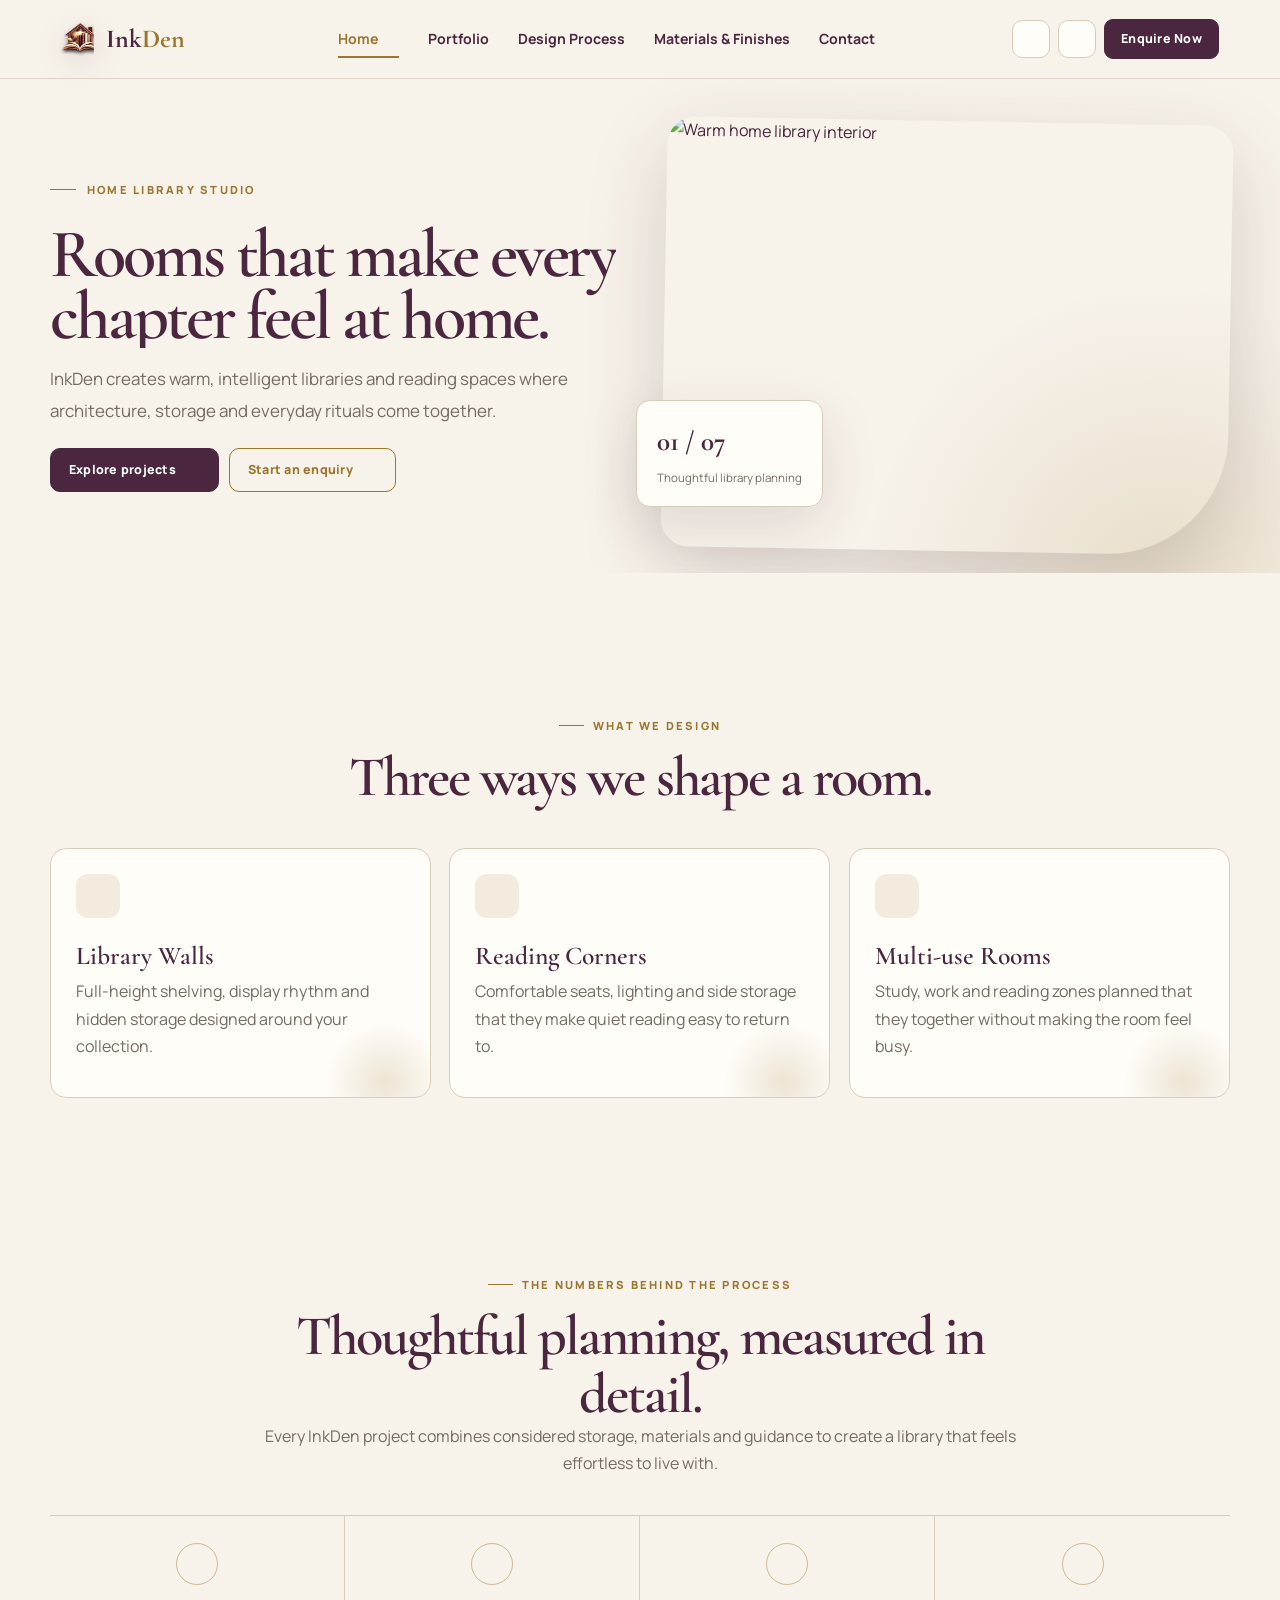
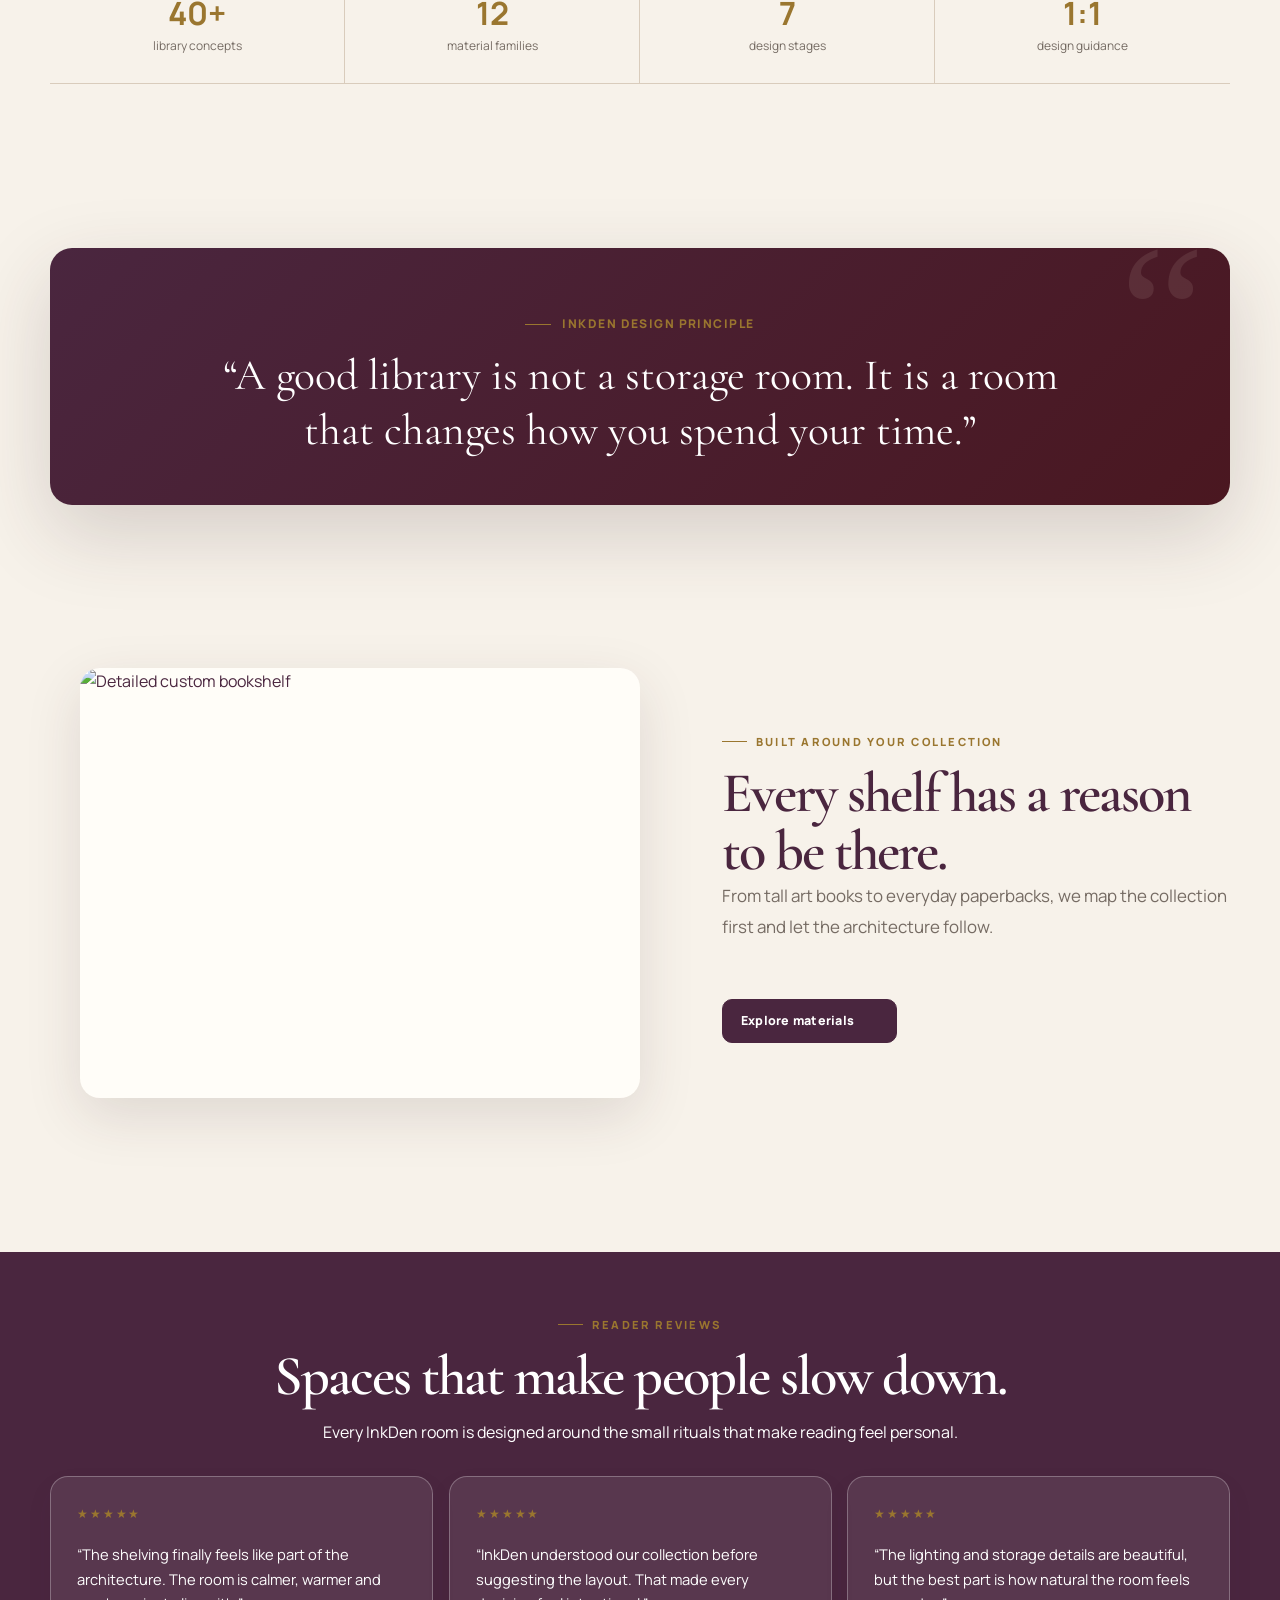
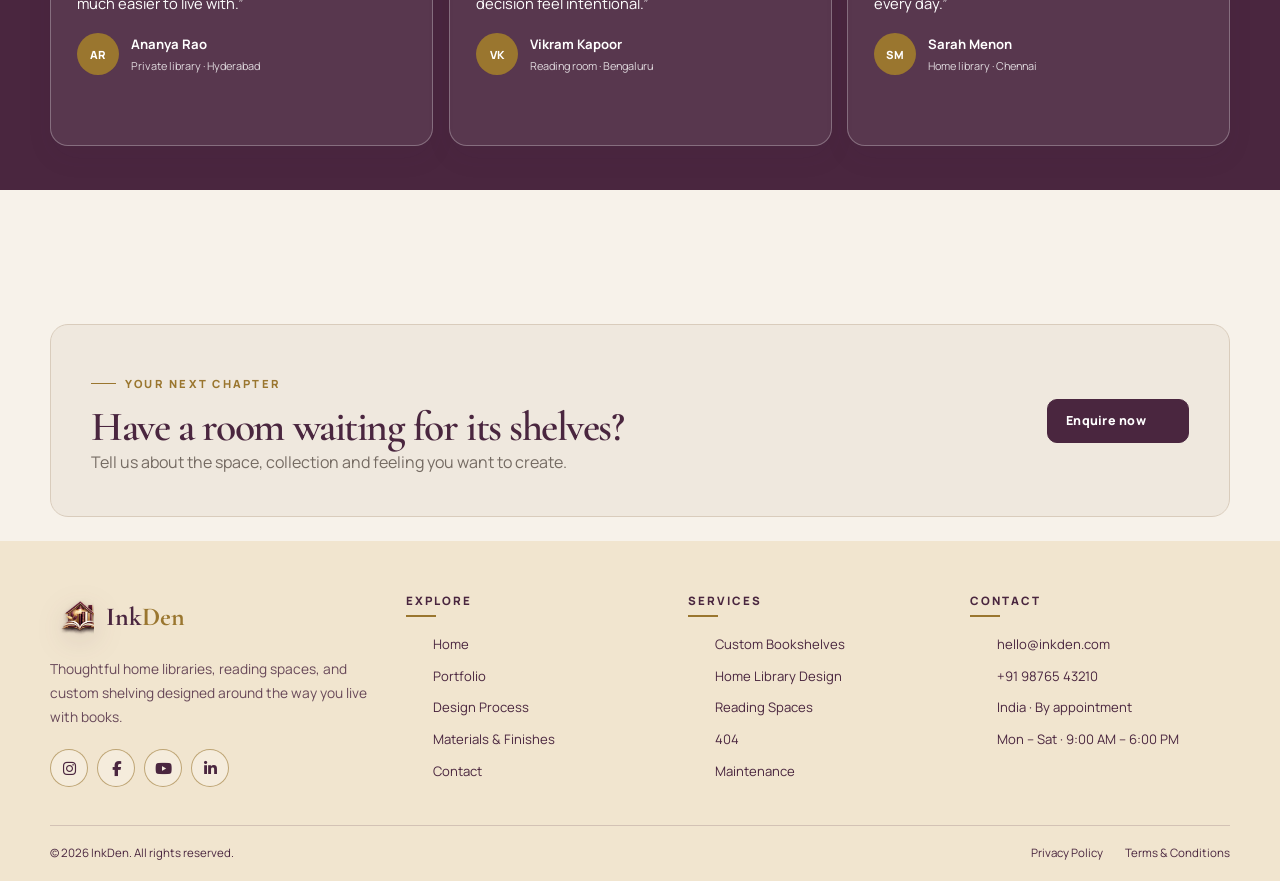
==== commit 1c43ba0e: "Update website and images" ====
--- a/index.html
+++ b/index.html
@@ -7,7 +7,7 @@
   <meta name="description" content="InkDen premium home library and reading space design studio.">
   <title>Home 1 | InkDen</title>
   
-  <link rel="icon" type="image/png" href="images/ink-den-emblem.png">
+  <link rel="icon" type="image/png" href="images/favicon.png">
   <link rel="stylesheet" href="css/shared.css">
   <link rel="stylesheet" href="css/home.css">
   <link rel="stylesheet" href="https://cdnjs.cloudflare.com/ajax/libs/font-awesome/6.7.2/css/all.min.css">
@@ -43,7 +43,7 @@
           <i data-lucide="moon"></i></button>
         <button class="icon-btn" data-rtl-toggle aria-label="Switch RTL / LTR" title="RTL / LTR">
           <i data-lucide="arrow-left-right"></i></button>
-        <a class="btn btn-secondary header-cta" href="enquiry.html">Enquire</a>
+        <a class="btn btn-secondary header-cta" href="enquiry.html">Enquire Now</a>
         <button class="icon-btn menu-toggle" data-menu-toggle aria-label="Open menu" aria-expanded="false"><i data-lucide="menu"></i></button>
       </div>
     </div>
@@ -97,14 +97,28 @@
           <p>Every InkDen project combines considered storage, materials and guidance to create a library that feels
             effortless to live with.</p>
         </div>
-        <div class="stat-strip reveal">
-          <div class="stat"><strong class="stat-number" data-target="40" data-suffix="+">0</strong><span>library
-              concepts</span></div>
-          <div class="stat"><strong class="stat-number" data-target="12">0</strong><span>material families</span></div>
-          <div class="stat"><strong class="stat-number" data-target="7">0</strong><span>design stages</span></div>
-          <div class="stat"><strong class="stat-number" data-target="1" data-suffix=":1">0</strong><span>design
-              guidance</span></div>
-        </div>
+               <div class="stat-strip reveal">
+  <div class="stat">
+    <div class="stat-icon"><i data-lucide="library"></i></div>
+    <strong class="stat-number" data-target="40" data-suffix="+">0</strong>
+    <span>library concepts</span>
+  </div>
+  <div class="stat">
+    <div class="stat-icon"><i data-lucide="palette"></i></div>
+    <strong class="stat-number" data-target="12">0</strong>
+    <span>material families</span>
+  </div>
+  <div class="stat">
+    <div class="stat-icon"><i data-lucide="route"></i></div>
+    <strong class="stat-number" data-target="7">0</strong>
+    <span>design stages</span>
+  </div>
+  <div class="stat">
+    <div class="stat-icon"><i data-lucide="compass"></i></div>
+    <strong class="stat-number" data-target="1" data-suffix=":1">0</strong>
+    <span>design guidance</span>
+  </div>
+</div>
       </div>
     </section>
     <section class="section section-tight">
--- a/css/shared.css
+++ b/css/shared.css
@@ -2268,4 +2268,286 @@
 html[data-theme="dark"] main li,
 html[data-theme="dark"] main span {
     color: #d8cbc5;
-}+}
+/* RTL: NAME FIRST, LOGO NEXT */
+html[dir="rtl"] .site-header .brand-logo,
+html[dir="rtl"] .footer-brand .brand-logo{
+  display:inline-flex !important;
+  flex-direction:row !important;
+  direction:ltr !important;
+  align-items:center !important;
+  gap:7px !important;
+}
+
+html[dir="rtl"] .site-header .brand-logo .brand-name,
+html[dir="rtl"] .footer-brand .brand-logo .brand-name{
+  order:1 !important;
+  margin:0 !important;
+  padding:0 !important;
+}
+
+html[dir="rtl"] .site-header .brand-logo img,
+html[dir="rtl"] .footer-brand .brand-logo img{
+  order:2 !important;
+  transform:none !important;
+  -webkit-transform:none !important;
+  margin:0 !important;
+}
+
+/* Keep logo image orientation unchanged */
+.site-header .brand-logo img,
+.footer-brand .brand-logo img{
+  transform:none !important;
+  -webkit-transform:none !important;
+}
+/* RTL BRAND - NAME FIRST, ORIGINAL LOGO NEXT */
+
+html[dir="rtl"] .site-header .brand-logo,
+html[dir="rtl"] .footer-brand .brand-logo{
+  display:inline-flex !important;
+  align-items:center !important;
+  direction:ltr !important;
+  flex-direction:row-reverse !important;
+  gap:7px !important;
+}
+
+html[dir="rtl"] .site-header .brand-logo img,
+html[dir="rtl"] .footer-brand .brand-logo img{
+  transform:none !important;
+  -webkit-transform:none !important;
+  content:normal !important;
+  object-fit:contain !important;
+}
+
+html[dir="rtl"] .site-header .brand-logo .brand-name,
+html[dir="rtl"] .footer-brand .brand-logo .brand-name{
+  margin:0 !important;
+  padding:0 !important;
+  direction:ltr !important;
+}
+/* =========================================================
+   RTL BRAND — FINAL SPACING
+   ========================================================= */
+
+html[dir="rtl"] .site-header .brand-logo,
+html.rtl-mode .site-header .brand-logo,
+body.rtl-mode .site-header .brand-logo,
+html[dir="rtl"] .footer-brand .brand-logo,
+html.rtl-mode .footer-brand .brand-logo,
+body.rtl-mode .footer-brand .brand-logo{
+  gap:2px !important;
+  direction:ltr !important;
+  flex-direction:row !important;
+}
+
+/* Keep InkDen and logo at the same position/alignment */
+html[dir="rtl"] .site-header .brand-name,
+html.rtl-mode .site-header .brand-name,
+body.rtl-mode .site-header .brand-name,
+html[dir="rtl"] .footer-brand .brand-name,
+html.rtl-mode .footer-brand .brand-name,
+body.rtl-mode .footer-brand .brand-name{
+  order:1 !important;
+  margin:0 !important;
+  padding:0 !important;
+}
+
+/* Same original logo — only spacing changes */
+html[dir="rtl"] .site-header .brand-logo img,
+html.rtl-mode .site-header .brand-logo img,
+body.rtl-mode .site-header .brand-logo img,
+html[dir="rtl"] .footer-brand .brand-logo img,
+html.rtl-mode .footer-brand .brand-logo img,
+body.rtl-mode .footer-brand .brand-logo img{
+  order:2 !important;
+  width:44px !important;
+  height:44px !important;
+  flex:0 0 44px !important;
+  transform:none !important;
+  -webkit-transform:none !important;
+  object-fit:contain !important;
+  margin:0 !important;
+}
+/* =========================================
+   RTL HEADER + FOOTER — SAME START POINT
+   ========================================= */
+
+html[dir="rtl"] .footer-brand .brand-logo,
+html.rtl-mode .footer-brand .brand-logo,
+body.rtl-mode .footer-brand .brand-logo{
+  position:relative !important;
+  right:12px !important;
+}
+
+/* Keep the existing logo gap exactly as it is */
+html[dir="rtl"] .footer-brand .brand-logo{
+  gap:inherit !important;
+}
+
+/* Original logo — no flip, no resize, no replacement */
+html[dir="rtl"] .footer-brand .brand-logo img,
+html.rtl-mode .footer-brand .brand-logo img,
+body.rtl-mode .footer-brand .brand-logo img{
+  transform:none !important;
+  -webkit-transform:none !important;
+}
+@media (min-width:1051px){
+  .site-header .nav-menu{
+    transform:translateX(25px) !important;
+  }
+}
+/* RTL DESKTOP — MOVE NAV LINKS LEFT */
+
+@media(min-width:1025px){
+  html[dir="rtl"] .site-header .nav-menu{
+    position:relative !important;
+    left:-35px !important;
+  }
+}
+/* =========================================================
+   GLOBAL MOBILE HAMBURGER MENU — FINAL
+   ========================================================= */
+
+@media (max-width:850px){
+
+  .site-header .nav-menu{
+    align-items:stretch !important;
+    text-align:center !important;
+  }
+
+  /* MAIN NAV LINKS */
+  .site-header .nav-menu > a,
+  .site-header .nav-menu > .nav-item > .nav-trigger{
+    width:100% !important;
+    min-height:44px !important;
+    display:flex !important;
+    align-items:center !important;
+    justify-content:center !important;
+    text-align:center !important;
+    padding:12px 8px !important;
+    font-size:1rem !important;
+    font-weight:700 !important;
+    line-height:1.4 !important;
+  }
+
+  /* HOME ITEM */
+  .site-header .nav-menu .nav-item{
+    width:100% !important;
+    display:block !important;
+    position:relative !important;
+  }
+
+  .site-header .nav-menu .nav-item > .nav-trigger{
+    width:100% !important;
+  }
+
+  /* HOME DROPDOWN */
+  .site-header .nav-menu .nav-item .dropdown{
+    position:static !important;
+    width:100% !important;
+    display:none !important;
+    margin:0 !important;
+    padding:0 !important;
+    transform:none !important;
+    opacity:1 !important;
+    visibility:visible !important;
+    box-shadow:none !important;
+    border:0 !important;
+    background:transparent !important;
+  }
+
+  .site-header .nav-menu .nav-item.open .dropdown{
+    display:block !important;
+  }
+
+  /* HOME 1 / HOME 2 */
+  .site-header .nav-menu .dropdown a{
+    width:100% !important;
+    min-height:40px !important;
+    display:flex !important;
+    align-items:center !important;
+    justify-content:center !important;
+    text-align:center !important;
+    padding:9px 8px !important;
+    margin:0 !important;
+    font-size:.92rem !important;
+    font-weight:600 !important;
+    line-height:1.4 !important;
+  }
+
+  /* REMOVE DESKTOP UNDERLINE */
+  .site-header .nav-menu a::after,
+  .site-header .nav-menu .nav-trigger::after{
+    display:none !important;
+  }
+
+  /* ENQUIRE BUTTON */
+  .site-header .nav-menu .mobile-enquire,
+  .site-header .nav-menu .header-cta{
+    width:100% !important;
+    min-height:42px !important;
+    display:flex !important;
+    align-items:center !important;
+    justify-content:center !important;
+    text-align:center !important;
+    font-size:.92rem !important;
+    font-weight:700 !important;
+  }
+}
+
+/* SMALL PHONES */
+@media (max-width:600px){
+
+  .site-header .nav-menu > a,
+  .site-header .nav-menu > .nav-item > .nav-trigger{
+    font-size:.95rem !important;
+  }
+
+  .site-header .nav-menu .dropdown a{
+    font-size:.88rem !important;
+  }
+}
+@media (max-width:600px){
+  html[dir="rtl"] .site-footer .footer-brand .brand-logo{
+    transform:translateX(17px) !important;
+  }
+}
+@media (max-width:600px){
+  html[dir="ltr"] .site-footer .footer-brand .brand-logo{
+    transform:translateX(-6px) !important;
+  }
+}
+/* HEADER + FOOTER LOGO — SAME LIGHTING */
+
+.site-header .brand-logo img,
+.site-footer .footer-brand .brand-logo img{
+  object-fit:contain !important;
+  filter:drop-shadow(0 8px 15px rgba(74,38,63,.15)) !important;
+}
+/* TABLET FOOTER BRAND — CENTER */
+
+@media (min-width:601px) and (max-width:850px){
+  .site-footer .footer-brand{
+    display:flex !important;
+    flex-direction:column !important;
+    align-items:center !important;
+    text-align:center !important;
+    width:100% !important;
+  }
+
+  .site-footer .footer-brand .brand-logo{
+    justify-content:center !important;
+    align-items:center !important;
+    margin-inline:auto !important;
+  }
+
+  .site-footer .footer-brand > p{
+    text-align:center !important;
+    margin-inline:auto !important;
+    max-width:520px !important;
+  }
+
+  .site-footer .footer-brand .footer-icons{
+    justify-content:center !important;
+  }
+}
--- a/css/home.css
+++ b/css/home.css
@@ -2708,4 +2708,45 @@
     main > section.section-tight + section.statistics-section {
         margin-top: 38px !important;
     }
+}
+/* HOME 1 — STATISTICS ICONS */
+.stat{
+  position:relative;
+  display:flex;
+  flex-direction:column;
+  align-items:center;
+  justify-content:center;
+  text-align:center;
+}
+.stat-icon{
+  width:42px;
+  height:42px;
+  display:grid;
+  place-items:center;
+  margin-bottom:12px;
+  color:var(--secondary);
+  border:1px solid color-mix(in srgb,var(--secondary) 45%,transparent);
+  border-radius:50%;
+  transition:transform .3s ease,background-color .3s ease,color .3s ease;
+}
+.stat-icon svg{
+  width:19px;
+  height:19px;
+  stroke-width:1.7;
+}
+.stat:hover .stat-icon{
+  transform:translateY(-4px);
+  background:var(--secondary);
+  color:#fff;
+}
+.stat-number{
+  font-family:"Manrope",sans-serif !important;
+  font-size:2rem !important;
+  font-weight:700;
+  line-height:1.1;
+  letter-spacing:0 !important;
+  font-variant-numeric:normal !important;
+}
+.stat > span{
+  margin-top:7px;
 }
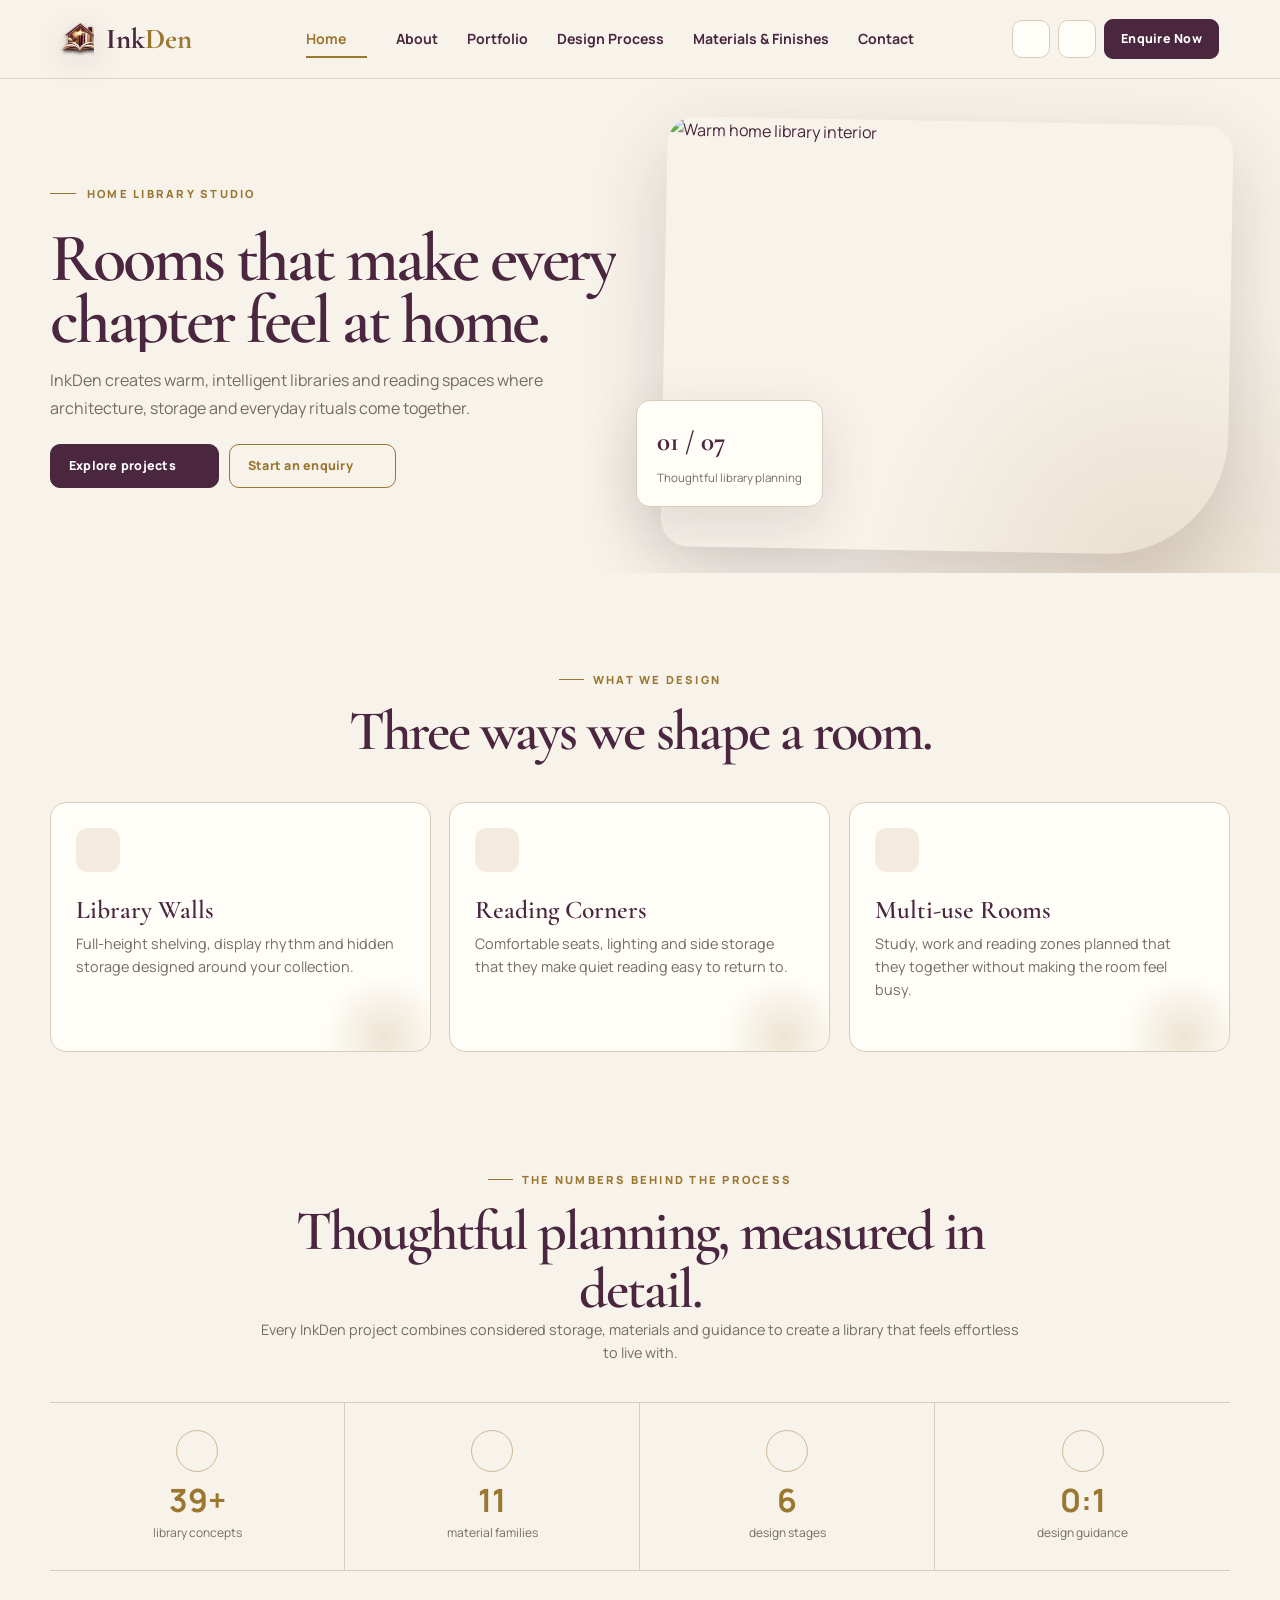
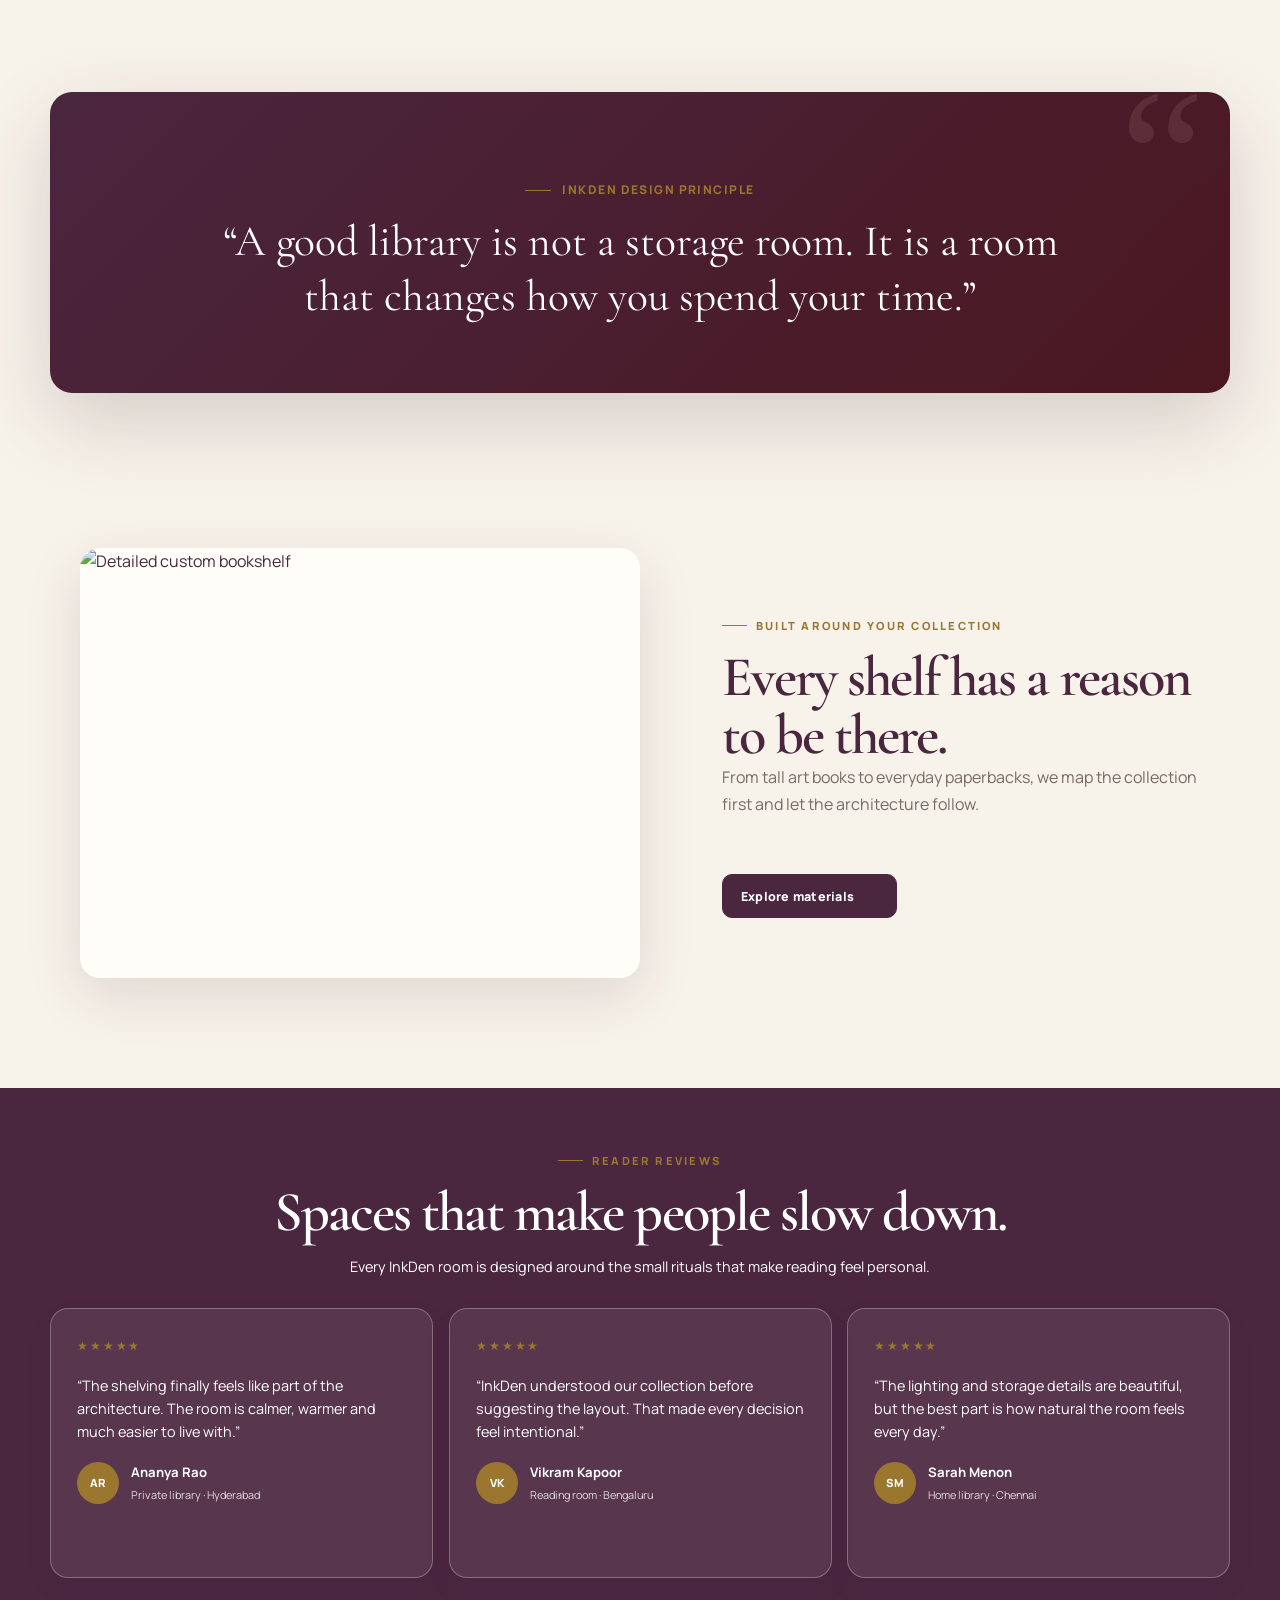
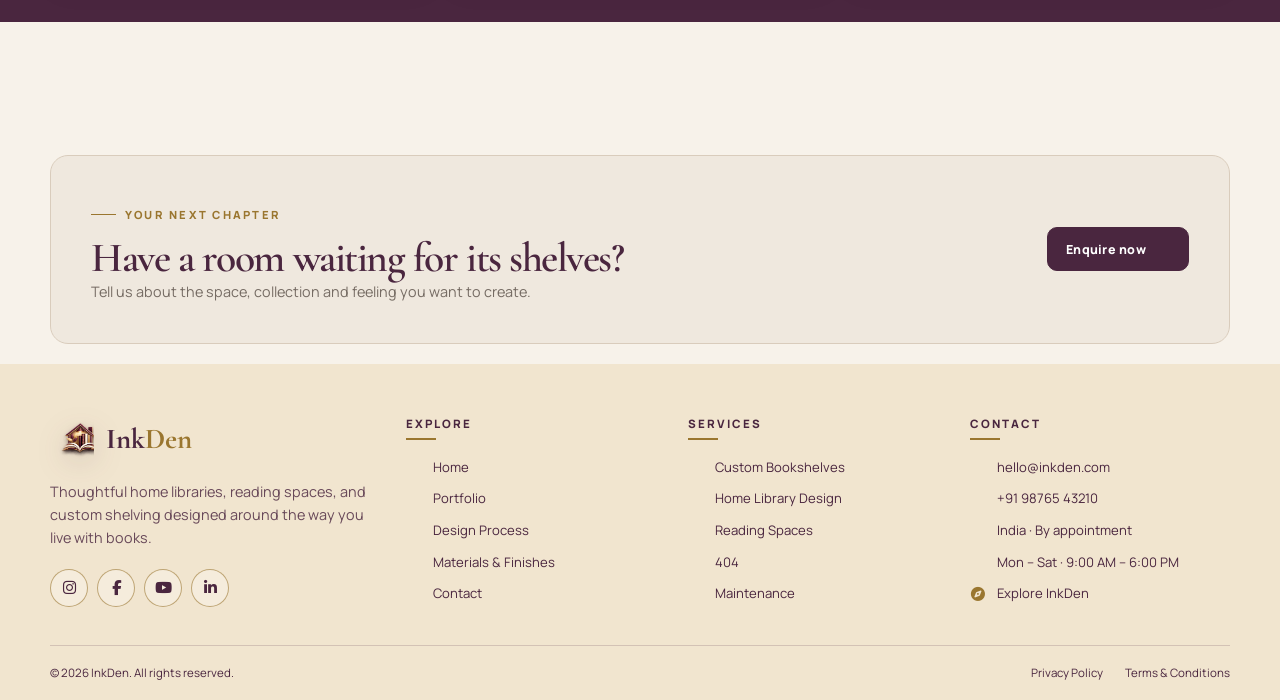
==== commit aeddc045: "Update website and images" ====
--- a/index.html
+++ b/index.html
@@ -30,12 +30,13 @@
           
           </div>
         </div>
+        <a href="about.html">About</a>
         <a href="portfolio.html">Portfolio</a>
         <a href="design-process.html">Design Process</a>
         <a href="materials-finishes.html">Materials &amp; Finishes</a>
         <a href="contact.html">Contact</a>
         <a href="enquiry.html" class="mobile-enquire">
-    Enquire
+    Enquire Now
 </a>
       </nav>
       <div class="nav-actions">
@@ -193,68 +194,147 @@
     
   </main>
   
-  <footer class="site-footer">
+<footer class="site-footer">
   <div class="container">
     <div class="footer-grid">
 
       <div class="footer-brand">
         <a href="index.html" class="brand-logo" aria-label="InkDen Home">
           <img src="images/ink-den-emblem.png" alt="InkDen logo">
-          <span class="brand-name"><span class="brand-ink">Ink</span><span class="brand-den">Den</span></span>
+          <span class="brand-name">
+            <span class="brand-ink">Ink</span><span class="brand-den">Den</span>
+          </span>
         </a>
-        <p>Thoughtful home libraries, reading spaces, and custom shelving designed around the way you live with books.</p>
+
+        <p>
+          Thoughtful home libraries, reading spaces, and custom shelving
+          designed around the way you live with books.
+        </p>
+
         <div class="footer-icons">
-          <a href="#" aria-label="Instagram" title="Instagram"><i class="fa-brands fa-instagram"></i></a>
-          <a href="#" aria-label="Facebook" title="Facebook"><i class="fa-brands fa-facebook-f"></i></a>
-          <a href="#" aria-label="YouTube" title="YouTube"><i class="fa-brands fa-youtube"></i></a>
-          <a href="#" aria-label="LinkedIn" title="LinkedIn"><i class="fa-brands fa-linkedin-in"></i></a>
-        </div>
-      </div>
+          <a href="#" aria-label="Instagram" title="Instagram">
+            <i class="fa-brands fa-instagram"></i>
+          </a>
+          <a href="#" aria-label="Facebook" title="Facebook">
+            <i class="fa-brands fa-facebook-f"></i>
+          </a>
+          <a href="#" aria-label="YouTube" title="YouTube">
+            <i class="fa-brands fa-youtube"></i>
+          </a>
+          <a href="#" aria-label="LinkedIn" title="LinkedIn">
+            <i class="fa-brands fa-linkedin-in"></i>
+          </a>
+        </div>
+      </div>
+
 
       <div class="footer-column">
         <h3>Explore</h3>
+
         <div class="footer-links">
-          <a href="index.html"><i data-lucide="house"></i><span>Home</span></a>
-          <a href="portfolio.html"><i data-lucide="images"></i><span>Portfolio</span></a>
-          <a href="design-process.html"><i data-lucide="route"></i><span>Design Process</span></a>
-          <a href="materials-finishes.html"><i data-lucide="palette"></i><span>Materials &amp; Finishes</span></a>
-          <a href="contact.html"><i data-lucide="mail"></i><span>Contact</span></a>
-        </div>
-      </div>
+          <a href="index.html">
+            <i data-lucide="house"></i>
+            <span>Home</span>
+          </a>
+
+          <a href="portfolio.html">
+            <i data-lucide="images"></i>
+            <span>Portfolio</span>
+          </a>
+
+          <a href="design-process.html">
+            <i data-lucide="route"></i>
+            <span>Design Process</span>
+          </a>
+
+          <a href="materials-finishes.html">
+            <i data-lucide="palette"></i>
+            <span>Materials &amp; Finishes</span>
+          </a>
+
+          <a href="contact.html">
+            <i data-lucide="mail"></i>
+            <span>Contact</span>
+          </a>
+        </div>
+      </div>
+
 
       <div class="footer-column">
         <h3>Services</h3>
+
         <div class="footer-links">
-          <a href="contact.html"><i data-lucide="book-open"></i><span>Custom Bookshelves</span></a>
-          <a href="contact.html"><i data-lucide="book"></i><span>Home Library Design</span></a>
-          <a href="contact.html"><i data-lucide="armchair"></i><span>Reading Spaces</span></a>
+          <a href="contact.html">
+            <i data-lucide="book-open"></i>
+            <span>Custom Bookshelves</span>
+          </a>
+
+          <a href="contact.html">
+            <i data-lucide="book"></i>
+            <span>Home Library Design</span>
+          </a>
+
+          <a href="contact.html">
+            <i data-lucide="armchair"></i>
+            <span>Reading Spaces</span>
+          </a>
+
           <a href="404.html">
-    <i data-lucide="circle-help"></i>
-    <span>404</span>
-</a>
-          <a href="maintenance.html"><i data-lucide="wrench"></i><span>Maintenance</span></a>
-        </div>
-      </div>
+            <i data-lucide="circle-help"></i>
+            <span>404</span>
+          </a>
+
+          <a href="maintenance.html">
+            <i data-lucide="wrench"></i>
+            <span>Maintenance</span>
+          </a>
+        </div>
+      </div>
+
 
       <div class="footer-column">
         <h3>Contact</h3>
+
         <div class="footer-contact">
-          <a href="mailto:hello@inkden.com"><i data-lucide="mail"></i><span>hello@inkden.com</span></a>
-          <a href="tel:+919876543210"><i data-lucide="phone"></i><span>+91 98765 43210</span></a>
-          <span><i data-lucide="map-pin"></i><span>India · By appointment</span></span>
-          <span><i data-lucide="clock"></i><span>Mon – Sat · 9:00 AM – 6:00 PM</span></span>
+          <a href="mailto:hello@inkden.com">
+            <i data-lucide="mail"></i>
+            <span>hello@inkden.com</span>
+          </a>
+
+          <a href="tel:+919876543210">
+            <i data-lucide="phone"></i>
+            <span>+91 98765 43210</span>
+          </a>
+
+          <span>
+            <i data-lucide="map-pin"></i>
+            <span>India · By appointment</span>
+          </span>
+
+          <span>
+            <i data-lucide="clock"></i>
+            <span>Mon – Sat · 9:00 AM – 6:00 PM</span>
+          </span>
+
+          <span class="footer-explore-link">
+            <i class="fa-solid fa-compass"></i>
+            <a href="index.html">Explore InkDen</a>
+          </span>
         </div>
       </div>
 
     </div>
+
 
     <div class="footer-bottom">
       <span>© 2026 InkDen. All rights reserved.</span>
+
       <div class="footer-legal">
         <a href="privacy-policy.html">Privacy Policy</a>
         <a href="terms-conditions.html">Terms &amp; Conditions</a>
       </div>
     </div>
+
   </div>
 </footer>
   
--- a/css/shared.css
+++ b/css/shared.css
@@ -2551,3 +2551,158 @@
     justify-content:center !important;
   }
 }
+/* =========================================================
+   INKDEN BRAND NAME — HEADER + FOOTER
+   SAME SIZE ACROSS RESPONSIVE
+   ========================================================= */
+
+/* Desktop */
+.site-header .brand-name,
+.footer-brand .brand-name{
+    font-size:1.8rem !important;
+    line-height:1 !important;
+    white-space:nowrap !important;
+}
+
+/* Tablet */
+@media (max-width:1050px){
+    .site-header .brand-name,
+    .footer-brand .brand-name{
+        font-size:1.75rem !important;
+    }
+}
+
+/* Mobile */
+@media (max-width:768px){
+    .site-header .brand-name,
+    .footer-brand .brand-name{
+        font-size:1.65rem !important;
+    }
+}
+
+/* Small Mobile */
+@media (max-width:600px){
+    .site-header .brand-name,
+    .footer-brand .brand-name{
+        font-size:1.6rem !important;
+    }
+}
+
+/* Extra Small */
+@media (max-width:360px){
+    .site-header .brand-name,
+    .footer-brand .brand-name{
+        font-size:1.55rem !important;
+    }
+}
+/* =========================================================
+   GLOBAL WEBSITE — SUB-PARAGRAPH TEXT
+   ========================================================= */
+
+p{
+    font-size:.9rem !important;
+    line-height:1.6 !important;
+}
+
+/* Keep special large/hero text unchanged */
+.quote-panel p,
+.hero-quote p,
+.hero-description,
+.hero-subtitle,
+.lead{
+    font-size:inherit !important;
+    line-height:inherit !important;
+}
+
+
+/* TABLET */
+@media(max-width:1024px){
+    p{
+        font-size:.88rem !important;
+        line-height:1.6 !important;
+    }
+
+    .quote-panel p,
+    .hero-quote p,
+    .hero-description,
+    .hero-subtitle,
+    .lead{
+        font-size:inherit !important;
+        line-height:inherit !important;
+    }
+}
+
+
+/* MOBILE */
+@media(max-width:768px){
+    p{
+        font-size:.86rem !important;
+        line-height:1.55 !important;
+    }
+
+    .quote-panel p,
+    .hero-quote p,
+    .hero-description,
+    .hero-subtitle,
+    .lead{
+        font-size:inherit !important;
+        line-height:inherit !important;
+    }
+}
+.quote-panel{
+    padding:70px 60px !important;
+}
+
+.quote-panel .eyebrow{
+    font-size:.75rem !important;
+}
+
+.quote-panel p{
+    font-size:1.15rem !important;
+    line-height:1.7 !important;
+}
+/* CONTACT FOOTER ICON HOVER */
+.footer-contact a,
+.footer-contact span{
+    transition:color .3s ease, transform .3s ease;
+}
+
+.footer-contact a:hover,
+.footer-contact span:hover{
+    color:var(--secondary) !important;
+    transform:translateX(4px);
+}
+
+.footer-contact a:hover i,
+.footer-contact span:hover i{
+    color:var(--secondary) !important;
+    transform:scale(1.15);
+}
+
+.footer-contact i{
+    transition:color .3s ease, transform .3s ease;
+}
+/* =========================================================
+   INKDEN — GLOBAL DARK MODE
+   Applies to the entire website
+========================================================= */
+
+html[data-theme="dark"] {
+    --background: #000000;
+    --bg: #000000;
+
+    --surface: #111111;
+    --surface-soft: #171717;
+
+    --text: #f5f5f5;
+    --text-muted: #b8b8b8;
+    --muted: #b8b8b8;
+
+    --border: rgba(255, 255, 255, 0.12);
+    --border-soft: rgba(255, 255, 255, 0.08);
+
+    --primary-dark: #000000;
+
+    --shadow-sm: 0 4px 18px rgba(0, 0, 0, 0.25);
+    --shadow-md: 0 10px 35px rgba(0, 0, 0, 0.35);
+}
--- a/css/home.css
+++ b/css/home.css
@@ -2749,4 +2749,414 @@
 }
 .stat > span{
   margin-top:7px;
+}
+/* =========================================================
+   HOME 1 — FINAL SECTION GAP
+   ========================================================= */
+
+main > section:not(.hero),
+main > .hero + section {
+    margin-top: 55px !important;
+}
+
+
+/* TABLET */
+@media (max-width: 1024px) {
+    main > section:not(.hero),
+    main > .hero + section {
+        margin-top: 45px !important;
+    }
+}
+
+
+/* MOBILE */
+@media (max-width: 768px) {
+    main > section:not(.hero),
+    main > .hero + section {
+        margin-top: 36px !important;
+    }
+}
+
+
+/* SMALL MOBILE */
+@media (max-width: 480px) {
+    main > section:not(.hero),
+    main > .hero + section {
+        margin-top: 30px !important;
+    }
+}
+
+
+/* 360px */
+@media (max-width: 360px) {
+    main > section:not(.hero),
+    main > .hero + section {
+        margin-top: 26px !important;
+    }
+}
+
+
+/* =========================================================
+   HOME 1 — CTA TO FOOTER
+   ========================================================= */
+
+main > section.section.section-tight:has(.cta-panel) {
+    margin-top: 35px !important;
+    padding-bottom: 24px !important;
+}
+
+@media (max-width: 1024px) {
+    main > section.section.section-tight:has(.cta-panel) {
+        margin-top: 30px !important;
+        padding-bottom: 22px !important;
+    }
+}
+
+@media (max-width: 768px) {
+    main > section.section.section-tight:has(.cta-panel) {
+        margin-top: 26px !important;
+        padding-bottom: 20px !important;
+    }
+}
+
+@media (max-width: 480px) {
+    main > section.section.section-tight:has(.cta-panel) {
+        margin-top: 22px !important;
+        padding-bottom: 18px !important;
+    }
+}
+
+@media (max-width: 360px) {
+    main > section.section.section-tight:has(.cta-panel) {
+        margin-top: 18px !important;
+        padding-bottom: 16px !important;
+    }
+}
+/* =========================================================
+   HOME 1 — COMPACT SECTION SPACING
+   ========================================================= */
+
+/* Desktop */
+main > section:not(.hero) {
+    margin-top: 22px !important;
+    margin-bottom: 0 !important;
+    padding-top: 32px !important;
+    padding-bottom: 32px !important;
+}
+
+/* Hero → What We Design */
+main > .hero + section {
+    margin-top: 22px !important;
+}
+
+
+/* What We Design → Statistics */
+main > section.section-tight + section.statistics-section {
+    margin-top: 22px !important;
+}
+
+
+/* Statistics → Quote */
+main > section.statistics-section + section.section-tight {
+    margin-top: 22px !important;
+}
+
+
+/* Collection → Reviews */
+main > section.home1-collection-section + section.home1-reviews {
+    margin-top: 22px !important;
+}
+
+
+/* Reviews → Quote */
+main > section.home1-reviews + section.section-tight {
+    margin-top: 22px !important;
+}
+
+
+/* CTA */
+main > section.section.section-tight:has(.cta-panel) {
+    margin-top: 22px !important;
+    padding-top: 32px !important;
+    padding-bottom: 20px !important;
+}
+
+
+/* =========================================================
+   TABLET
+   ========================================================= */
+
+@media (max-width: 1024px) {
+
+    main > section:not(.hero) {
+        margin-top: 18px !important;
+        padding-top: 28px !important;
+        padding-bottom: 28px !important;
+    }
+
+    main > .hero + section,
+    main > section.section-tight + section.statistics-section,
+    main > section.statistics-section + section.section-tight,
+    main > section.home1-collection-section + section.home1-reviews,
+    main > section.home1-reviews + section.section-tight {
+        margin-top: 18px !important;
+    }
+
+    main > section.section.section-tight:has(.cta-panel) {
+        margin-top: 18px !important;
+        padding-top: 28px !important;
+        padding-bottom: 18px !important;
+    }
+}
+
+
+/* =========================================================
+   MOBILE
+   ========================================================= */
+
+@media (max-width: 768px) {
+
+    main > section:not(.hero) {
+        margin-top: 15px !important;
+        padding-top: 25px !important;
+        padding-bottom: 25px !important;
+    }
+
+    main > .hero + section,
+    main > section.section-tight + section.statistics-section,
+    main > section.statistics-section + section.section-tight,
+    main > section.home1-collection-section + section.home1-reviews,
+    main > section.home1-reviews + section.section-tight {
+        margin-top: 15px !important;
+    }
+
+    main > section.section.section-tight:has(.cta-panel) {
+        margin-top: 15px !important;
+        padding-top: 25px !important;
+        padding-bottom: 16px !important;
+    }
+}
+
+
+/* =========================================================
+   SMALL MOBILE
+   ========================================================= */
+
+@media (max-width: 480px) {
+
+    main > section:not(.hero) {
+        margin-top: 12px !important;
+        padding-top: 22px !important;
+        padding-bottom: 22px !important;
+    }
+
+    main > .hero + section,
+    main > section.section-tight + section.statistics-section,
+    main > section.statistics-section + section.section-tight,
+    main > section.home1-collection-section + section.home1-reviews,
+    main > section.home1-reviews + section.section-tight {
+        margin-top: 12px !important;
+    }
+}
+
+
+/* =========================================================
+   360px
+   ========================================================= */
+
+@media (max-width: 360px) {
+
+    main > section:not(.hero) {
+        margin-top: 10px !important;
+        padding-top: 20px !important;
+        padding-bottom: 20px !important;
+    }
+
+    main > .hero + section,
+    main > section.section-tight + section.statistics-section,
+    main > section.statistics-section + section.section-tight,
+    main > section.home1-collection-section + section.home1-reviews,
+    main > section.home1-reviews + section.section-tight {
+        margin-top: 10px !important;
+    }
+}
+/* =========================================================
+   HOME 1 — FINAL BALANCED SECTION GAP
+   ========================================================= */
+
+main > .hero + .section.section-tight {
+    margin-top: 50px !important;
+    padding-top: 38px !important;
+}
+
+main > .section.section-tight + .section.statistics-section {
+    margin-top: 50px !important;
+}
+
+main > .section.statistics-section + .section.section-tight {
+    margin-top: 50px !important;
+    padding-top: 38px !important;
+}
+
+main > .section.home1-collection-section + .section.home1-reviews {
+    margin-top: 50px !important;
+}
+
+main > .section.home1-reviews + .section.section-tight {
+    margin-top: 50px !important;
+    padding-top: 38px !important;
+}
+
+
+/* CTA → FOOTER */
+main > .section.section-tight:has(.cta-panel) {
+    margin-top: 35px !important;
+    padding-top: 38px !important;
+    padding-bottom: 22px !important;
+}
+
+
+/* TABLET */
+@media (max-width: 1024px) {
+    main > .hero + .section.section-tight {
+        margin-top: 40px !important;
+        padding-top: 32px !important;
+    }
+
+    main > .section.section-tight + .section.statistics-section,
+    main > .section.statistics-section + .section.section-tight,
+    main > .section.home1-collection-section + .section.home1-reviews,
+    main > .section.home1-reviews + .section.section-tight {
+        margin-top: 40px !important;
+    }
+}
+
+
+/* MOBILE */
+@media (max-width: 768px) {
+    main > .hero + .section.section-tight {
+        margin-top: 32px !important;
+        padding-top: 28px !important;
+    }
+
+    main > .section.section-tight + .section.statistics-section,
+    main > .section.statistics-section + .section.section-tight,
+    main > .section.home1-collection-section + .section.home1-reviews,
+    main > .section.home1-reviews + .section.section-tight {
+        margin-top: 32px !important;
+    }
+}
+/* =========================================================
+   HOME 1 — LATER SECTION SPACING
+   ========================================================= */
+
+/* Design Principle → Collection */
+main > .section.section-tight:has(.quote-panel)
++ .section.home1-collection-section {
+    margin-top: 65px !important;
+}
+
+
+/* Collection → Reader Reviews */
+main > .section.home1-collection-section
++ .section.home1-reviews {
+    margin-top: 65px !important;
+}
+
+
+/* Reader Reviews → Design Principle */
+main > .section.home1-reviews
++ .section.section-tight {
+    margin-top: 95px !important;
+}
+
+
+/* Collection section itself */
+main > .section.home1-collection-section {
+    padding-top: 45px !important;
+    padding-bottom: 45px !important;
+}
+
+
+/* Quote section */
+main > .section.section-tight:has(.quote-panel) {
+    padding-top: 45px !important;
+    padding-bottom: 45px !important;
+}
+
+
+/* TABLET */
+@media (max-width: 1024px) {
+
+    main > .section.section-tight:has(.quote-panel)
+    + .section.home1-collection-section,
+    main > .section.home1-collection-section
+    + .section.home1-reviews,
+    main > .section.home1-reviews
+    + .section.section-tight {
+        margin-top: 50px !important;
+    }
+}
+
+
+/* MOBILE */
+@media (max-width: 768px) {
+
+    main > .section.section-tight:has(.quote-panel)
+    + .section.home1-collection-section,
+    main > .section.home1-collection-section
+    + .section.home1-reviews,
+    main > .section.home1-reviews
+    + .section.section-tight {
+        margin-top: 38px !important;
+    }
+
+    main > .section.home1-collection-section,
+    main > .section.section-tight:has(.quote-panel) {
+        padding-top: 25px !important;
+        padding-bottom: 35px !important;
+    }
+}
+/* =========================================================
+   HOME 1 — WHAT WE DESIGN → NUMBERS SECTION
+   LIGHT GAP REDUCTION
+   ========================================================= */
+
+main > .section.section-tight + .section.statistics-section {
+    margin-top: 35px !important;
+}
+
+
+/* If this is the section heading immediately after
+   the three design cards */
+main > .section.section-tight .feature-grid {
+    margin-bottom: 0 !important;
+}
+
+main > .section.statistics-section {
+    padding-top: 30px !important;
+}
+
+
+/* TABLET */
+@media (max-width: 1024px) {
+    main > .section.section-tight + .section.statistics-section {
+        margin-top: 30px !important;
+    }
+
+    main > .section.statistics-section {
+        padding-top: 26px !important;
+    }
+}
+
+
+/* MOBILE */
+@media (max-width: 768px) {
+    main > .section.section-tight + .section.statistics-section {
+        margin-top: 25px !important;
+    }
+
+    main > .section.statistics-section {
+        padding-top: 22px !important;
+    }
 }
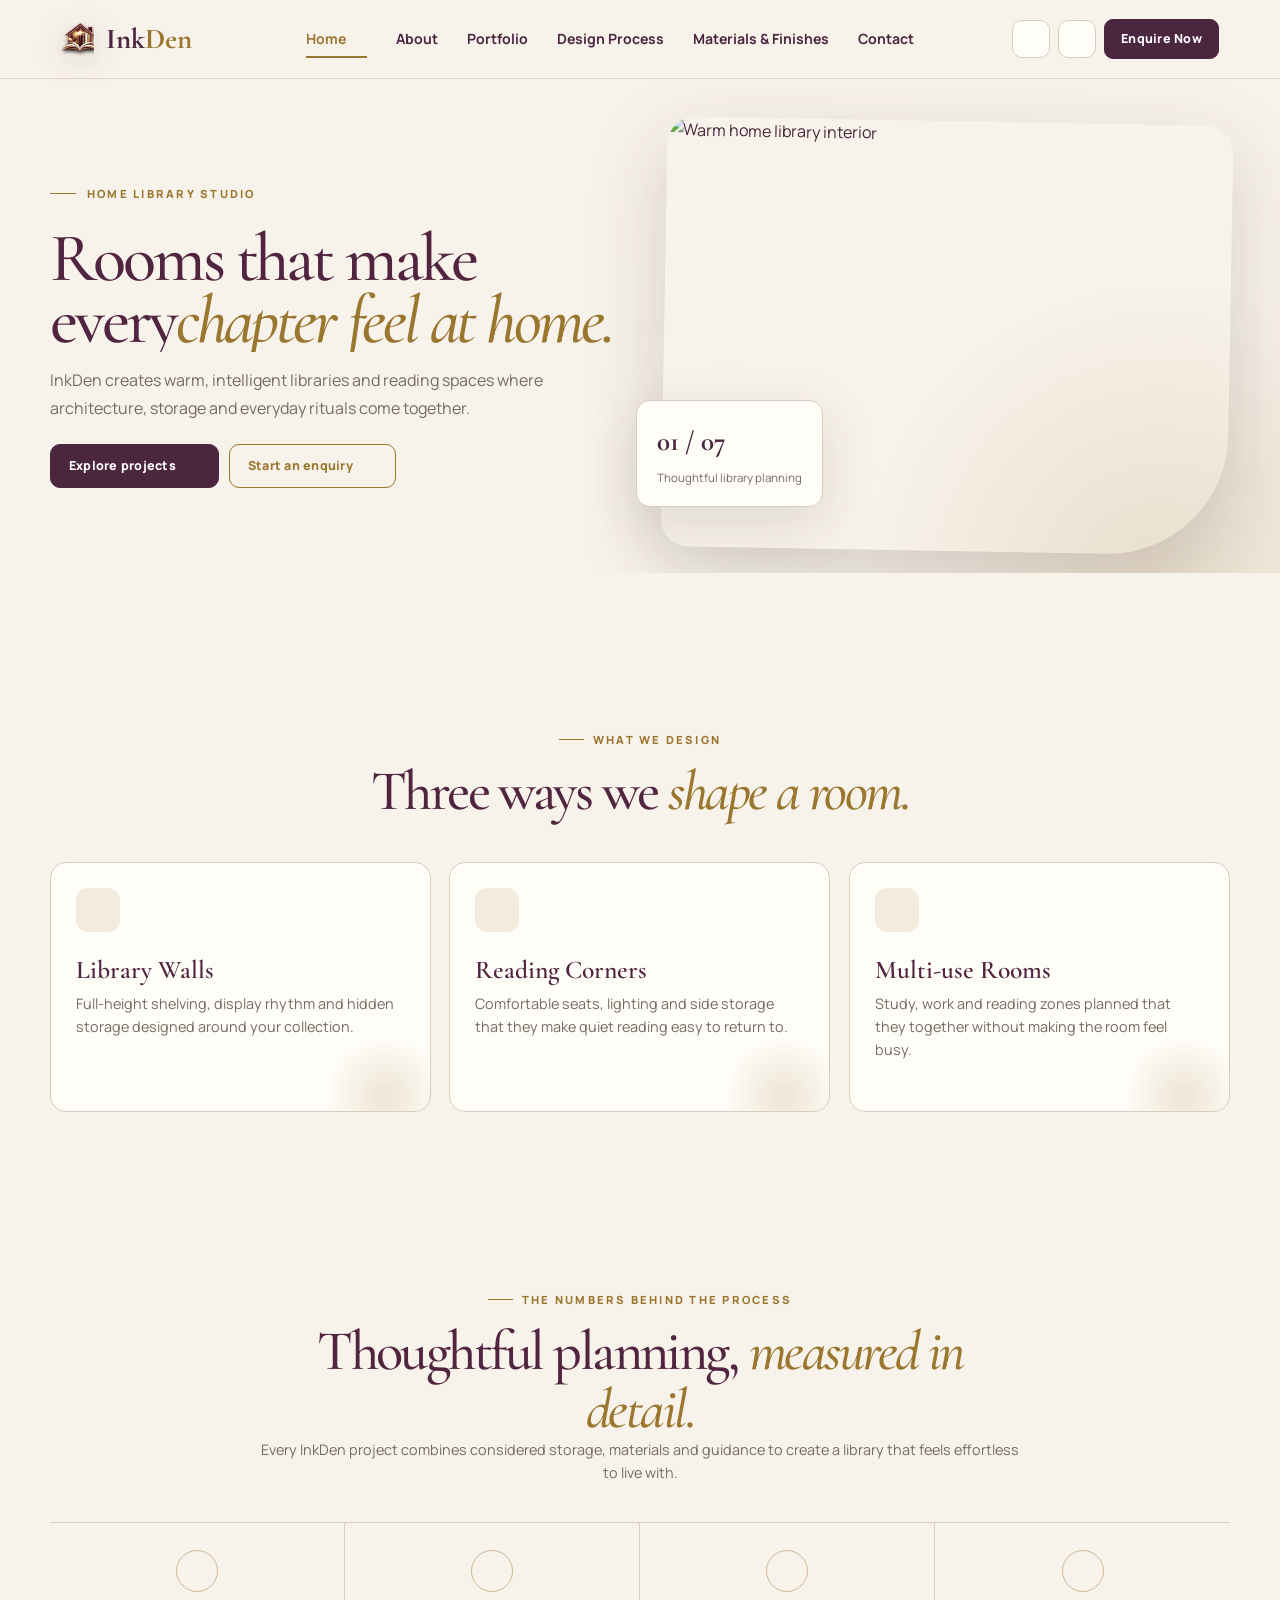
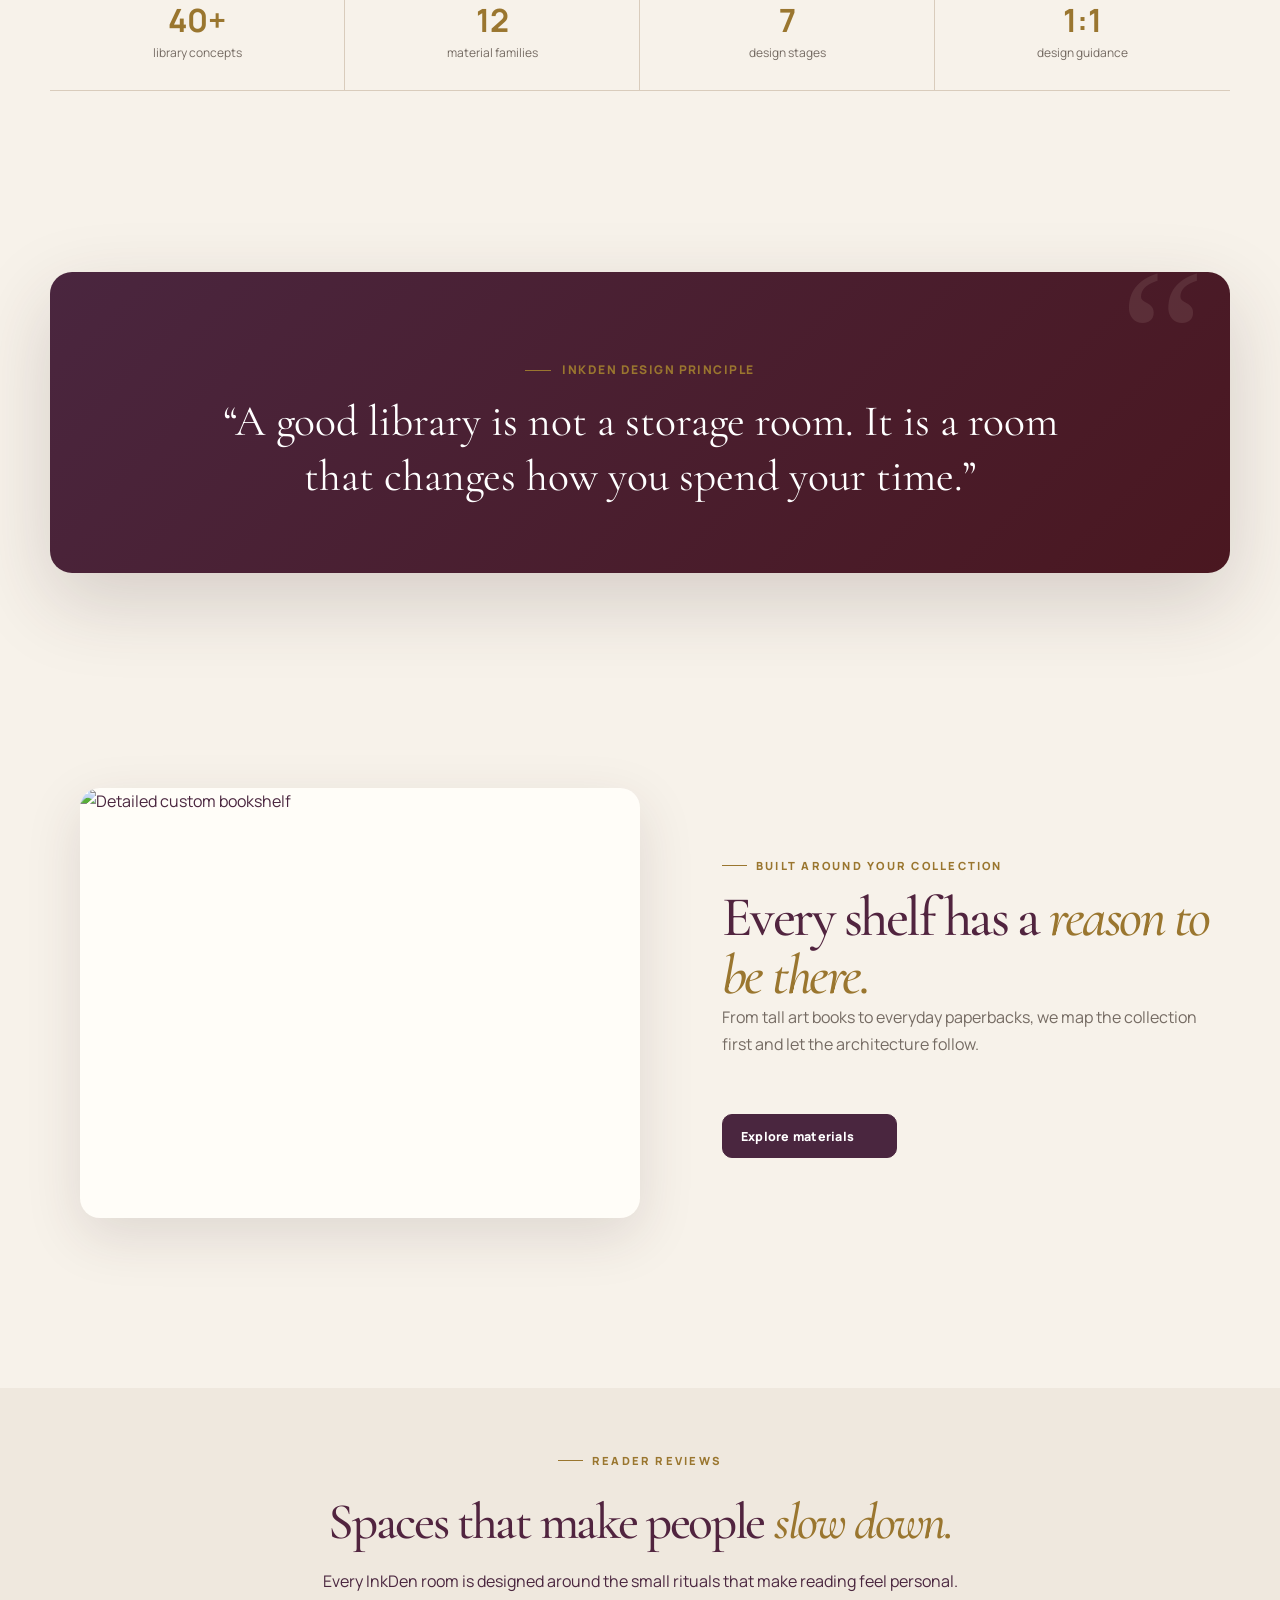
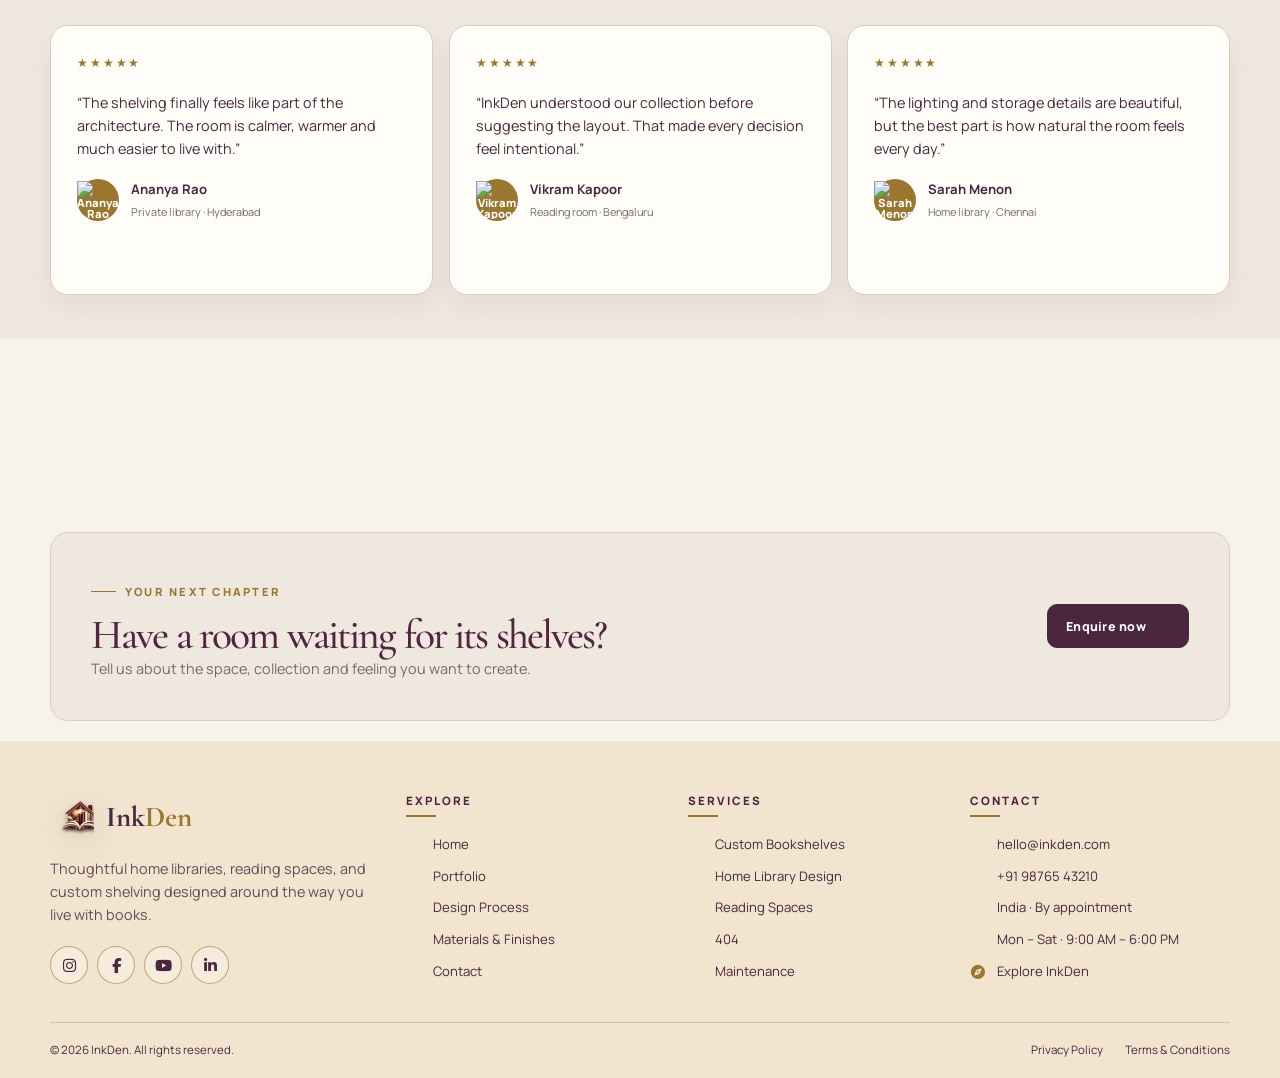
==== commit 324b0c0e: "Update entire website" ====
--- a/index.html
+++ b/index.html
@@ -53,7 +53,7 @@
     <section class="hero">
       <div class="container hero-grid">
         <div class="hero-copy"><span class="eyebrow">Home Library Studio</span>
-          <h1>Rooms that make every chapter feel at home.</h1>
+          <h1>Rooms that make every<em>chapter feel at home.</em></h1>
           <p class="lead">InkDen creates warm, intelligent libraries and reading spaces where architecture, storage and
             everyday rituals come together.</p>
           <div class="btn-row"><a class="btn btn-primary" href="portfolio.html">Explore projects <i
@@ -70,7 +70,7 @@
     <section class="section section-tight">
       <div class="container">
         <div class="section-header center"><span class="eyebrow">What we design</span>
-          <h2>Three ways we shape a room.</h2>
+          <h2>Three ways we <em>shape a room.</em></h2>
         </div>
         <div class="feature-grid">
           <article class="feature-card reveal">
@@ -94,7 +94,7 @@
     <section class="section statistics-section">
       <div class="container">
         <div class="statistics-heading"><span class="eyebrow">The numbers behind the process</span>
-          <h2>Thoughtful planning, measured in detail.</h2>
+          <h2>Thoughtful planning,<em> measured in detail.</em></h2>
           <p>Every InkDen project combines considered storage, materials and guidance to create a library that feels
             effortless to live with.</p>
         </div>
@@ -139,7 +139,7 @@
         <div class="image-card reveal-left"><img src="https://i.pinimg.com/736x/fe/93/e4/fe93e434039a60facc55fbdc6f68b3ff.jpg" alt="Detailed custom bookshelf">
         </div>
         <div class="reveal-right"><span class="eyebrow">Built around your collection</span>
-          <h2>Every shelf has a reason to be there.</h2>
+          <h2>Every shelf has a <em>reason to be there.</em></h2>
           <p class="lead">From tall art books to everyday paperbacks, we map the collection first and let the
             architecture follow.</p>
           <div class="btn-row home1-collection-button"><a class="btn btn-outline" href="materials-finishes.html">Explore
@@ -151,7 +151,7 @@
       <div class="container">
         <div class="reviews-heading">
           <div><span class="eyebrow">Reader reviews</span>
-            <h2>Spaces that make people slow down.</h2>
+            <h2>Spaces that make people <em>slow down.</em></h2>
           </div>
           <p>Every InkDen room is designed around the small rituals that make reading feel personal.</p>
         </div>
@@ -160,7 +160,12 @@
             <div class="review-stars">★★★★★</div>
             <p>“The shelving finally feels like part of the architecture. The room is calmer, warmer and much easier to
               live with.”</p>
-            <div class="review-person"><span class="review-avatar">AR</span>
+            <div class="review-person"><span class="review-avatar">
+    <img
+        src="https://images.unsplash.com/photo-1494790108377-be9c29b29330?auto=format&fit=crop&w=120&h=120&q=85"
+        alt="Ananya Rao"
+    >
+</span>
               <div><strong>Ananya Rao</strong><span>Private library · Hyderabad</span></div>
             </div>
           </article>
@@ -168,7 +173,13 @@
             <div class="review-stars">★★★★★</div>
             <p>“InkDen understood our collection before suggesting the layout. That made every decision feel
               intentional.”</p>
-            <div class="review-person"><span class="review-avatar">VK</span>
+            <div class="review-person"><!-- Vikram Kapoor -->
+<span class="review-avatar">
+    <img
+        src="https://images.unsplash.com/photo-1500648767791-00dcc994a43e?auto=format&fit=crop&w=120&h=120&q=85"
+        alt="Vikram Kapoor"
+    >
+</span>
               <div><strong>Vikram Kapoor</strong><span>Reading room · Bengaluru</span></div>
             </div>
           </article>
@@ -176,7 +187,12 @@
             <div class="review-stars">★★★★★</div>
             <p>“The lighting and storage details are beautiful, but the best part is how natural the room feels every
               day.”</p>
-            <div class="review-person"><span class="review-avatar">SM</span>
+            <div class="review-person"><span class="review-avatar">
+    <img
+        src="https://images.unsplash.com/photo-1534528741775-53994a69daeb?auto=format&fit=crop&w=120&h=120&q=85"
+        alt="Sarah Menon"
+    >
+</span>
               <div><strong>Sarah Menon</strong><span>Home library · Chennai</span></div>
             </div>
           </article>
--- a/css/shared.css
+++ b/css/shared.css
@@ -2705,4 +2705,95 @@
 
     --shadow-sm: 0 4px 18px rgba(0, 0, 0, 0.25);
     --shadow-md: 0 10px 35px rgba(0, 0, 0, 0.35);
+}
+/* GLOBAL TAGLINES — DARK MODE ONLY */
+html[data-theme="dark"] main .eyebrow,
+html[data-theme="dark"] main .premium-eyebrow,
+html[data-theme="dark"] main .portfolio-cta-eyebrow,
+html[data-theme="dark"] main .featured-label,
+html[data-theme="dark"] main .featured-label span,
+html[data-theme="dark"] main .featured-project-content .featured-label,
+html[data-theme="dark"] main .portfolio-hero-content > span,
+html[data-theme="dark"] main .section-header > span,
+html[data-theme="dark"] main .reading-room-heading > span,
+html[data-theme="dark"] main .transformation-heading > span,
+html[data-theme="dark"] main .details-heading > span,
+html[data-theme="dark"] main .selected-work-heading > span,
+html[data-theme="dark"] main .collection-heading > span,
+html[data-theme="dark"] main .home2-cta .eyebrow,
+html[data-theme="dark"] main .portfolio-cta-inner > span {
+    color: var(--secondary) !important;
+}
+
+/* Decorative tagline lines */
+html[data-theme="dark"] main .eyebrow::before,
+html[data-theme="dark"] main .eyebrow::after,
+html[data-theme="dark"] main .featured-label-line,
+html[data-theme="dark"] main .portfolio-cta-eyebrow span {
+    background-color: var(--secondary) !important;
+    border-color: var(--secondary) !important;
+}
+/* DARK MODE — SOFT ANTIQUE GOLD */
+
+html[data-theme="dark"] {
+    --secondary: #C49A52;
+    --secondary-text: #C49A52;
+}
+
+/* Heading highlights */
+html[data-theme="dark"] main h1 em,
+html[data-theme="dark"] main h2 em,
+html[data-theme="dark"] main h3 em {
+    color: #C49A52 !important;
+}
+
+/* Taglines */
+html[data-theme="dark"] main .eyebrow,
+html[data-theme="dark"] main .premium-eyebrow,
+html[data-theme="dark"] main .featured-label,
+html[data-theme="dark"] main .portfolio-cta-eyebrow {
+    color: #C49A52 !important;
+}
+
+/* Secondary buttons — keep icons visible */
+html[data-theme="dark"] .btn-secondary,
+html[data-theme="dark"] a.btn-secondary,
+html[data-theme="dark"] button.btn-secondary {
+    color: #C49A52 !important;
+    border-color: #C49A52 !important;
+    background: transparent !important;
+}
+
+html[data-theme="dark"] .btn-secondary i,
+html[data-theme="dark"] .btn-secondary svg,
+html[data-theme="dark"] a.btn-secondary i,
+html[data-theme="dark"] a.btn-secondary svg {
+    color: inherit !important;
+    stroke: currentColor !important;
+    opacity: 1 !important;
+    visibility: visible !important;
+}
+
+/* Hover — preserve the gold effect */
+html[data-theme="dark"] .btn-secondary:hover,
+html[data-theme="dark"] a.btn-secondary:hover,
+html[data-theme="dark"] button.btn-secondary:hover {
+    background: #C49A52 !important;
+    border-color: #C49A52 !important;
+    color: #24151D !important;
+}
+
+/* Keep hover icons visible */
+html[data-theme="dark"] .btn-secondary:hover i,
+html[data-theme="dark"] .btn-secondary:hover svg {
+    color: #24151D !important;
+    stroke: currentColor !important;
+}
+/* DARK MODE — Secondary Button Text Hover */
+html[data-theme="dark"] .btn-secondary:hover,
+html[data-theme="dark"] .button-secondary:hover,
+html[data-theme="dark"] a.btn-secondary:hover,
+html[data-theme="dark"] button.btn-secondary:hover,
+html[data-theme="dark"] .premium-copy .btn-outline:hover {
+    color: #ffffff !important;
 }
--- a/css/home.css
+++ b/css/home.css
@@ -3159,4 +3159,418 @@
     main > .section.statistics-section {
         padding-top: 22px !important;
     }
-}+}
+/* =========================================
+   HOME 1 — VISIBLE SECTION GAP
+   HERO TOP POSITION UNCHANGED
+   ========================================= */
+
+/* Hero → first section */
+main > .hero + section {
+    border-top: 60px solid var(--bg) !important;
+}
+
+/* Every section → next section */
+main > section:not(.hero) + section {
+    border-top: 60px solid var(--bg) !important;
+}
+
+/* CTA → Footer: smaller */
+main > section:has(.cta-panel) {
+    border-top: 35px solid var(--bg) !important;
+}
+
+
+/* TABLET */
+@media (max-width: 1024px) {
+    main > .hero + section {
+        border-top-width: 50px !important;
+    }
+
+    main > section:not(.hero) + section {
+        border-top-width: 50px !important;
+    }
+}
+
+
+/* MOBILE */
+@media (max-width: 768px) {
+    main > .hero + section {
+        border-top-width: 40px !important;
+    }
+
+    main > section:not(.hero) + section {
+        border-top-width: 40px !important;
+    }
+}
+
+
+/* SMALL MOBILE */
+@media (max-width: 480px) {
+    main > .hero + section {
+        border-top-width: 32px !important;
+    }
+
+    main > section:not(.hero) + section {
+        border-top-width: 32px !important;
+    }
+}
+
+/* FIX — READER REVIEWS HEADING VISIBILITY */
+.home1-reviews .reviews-heading h2 {
+    display: block !important;
+    visibility: visible !important;
+    opacity: 1 !important;
+    transform: none !important;
+    clip-path: none !important;
+
+    font-family: "Cormorant Garamond", Georgia, serif !important;
+    font-size: clamp(2.6rem, 4vw, 4rem) !important;
+    font-weight: 500 !important;
+    line-height: 1 !important;
+    text-align: center !important;
+
+    color: #FFF8F2 !important;
+    margin: 0 0 18px !important;
+}
+
+.home1-reviews .reviews-heading h2 em {
+    color: var(--secondary-text) !important;
+    font-family: inherit !important;
+    font-style: italic !important;
+}
+
+.home1-reviews .reviews-heading {
+    display: block !important;
+    visibility: visible !important;
+    opacity: 1 !important;
+    transform: none !important;
+    text-align: center !important;
+}
+
+/* HOME 1 — MATCH ABOUT / PORTFOLIO HEADING */
+.hero-copy h1,
+.section-header h2,
+.statistics-heading h2,
+.home1-collection-section h2,
+.home1-reviews .reviews-heading h2,
+.cta-panel h2 {
+    font-family: "Cormorant Garamond", Georgia, serif !important;
+    font-weight: 500 !important;
+    letter-spacing: -0.045em !important;
+    color: var(--primary) !important;
+}
+
+.hero-copy h1 em,
+.section-header h2 em,
+.statistics-heading h2 em,
+.home1-collection-section h2 em,
+.home1-reviews .reviews-heading h2 em,
+.cta-panel h2 em {
+    color: var(--secondary-text) !important;
+    font-style: italic !important;
+    font-family: inherit !important;
+}
+
+/* FINAL FIX — HOME 1 HERO HEADING */
+html body#top main section.hero .container.hero-grid .hero-copy h1 {
+    color: var(--primary) !important;
+    font-family: "Cormorant Garamond", Georgia, serif !important;
+}
+
+html body#top main section.hero .container.hero-grid .hero-copy h1 em {
+    color: var(--secondary-text) !important;
+    font-family: inherit !important;
+    font-style: italic !important;
+    display: inline !important;
+}
+
+/* ==========================================
+   INKDEN HOME 1 — READER REVIEWS FINAL FIX
+   Portfolio-style heading + theme colors
+   ========================================== */
+
+/* Keep the existing section background */
+.home1-reviews {
+    background: var(--surface-2) !important;
+    color: var(--text) !important;
+}
+
+/* Make the complete heading visible */
+.home1-reviews .reviews-heading {
+    display: block !important;
+    max-width: 780px;
+    margin: 0 auto 30px !important;
+    text-align: center !important;
+    opacity: 1 !important;
+    visibility: visible !important;
+    transform: none !important;
+}
+
+/* Main heading — same style as Portfolio headings */
+.home1-reviews .reviews-heading h2 {
+    display: block !important;
+    margin: 12px 0 18px !important;
+    font-family: "Cormorant Garamond", Georgia, serif !important;
+    font-size: clamp(2.6rem, 4vw, 4rem) !important;
+    font-weight: 500 !important;
+    line-height: 1.08 !important;
+    letter-spacing: -0.045em !important;
+    color: var(--primary) !important;
+    -webkit-text-fill-color: var(--primary) !important;
+    opacity: 1 !important;
+    visibility: visible !important;
+    transform: none !important;
+    clip-path: none !important;
+}
+
+/* Secondary color for emphasized heading text */
+.home1-reviews .reviews-heading h2 em {
+    color: var(--secondary-text) !important;
+    -webkit-text-fill-color: var(--secondary-text) !important;
+    font-family: inherit !important;
+    font-style: italic !important;
+}
+
+/* Reader Reviews label */
+.home1-reviews .reviews-heading .eyebrow {
+    display: inline-flex !important;
+    justify-content: center !important;
+    color: var(--secondary) !important;
+    opacity: 1 !important;
+    visibility: visible !important;
+    transform: none !important;
+}
+
+/* Description below the heading — visible in light mode */
+.home1-reviews .reviews-heading > p {
+    display: block !important;
+    max-width: 650px;
+    margin: 0 auto !important;
+    color: var(--text) !important;
+    -webkit-text-fill-color: var(--text) !important;
+    font-size: 1rem !important;
+    line-height: 1.7 !important;
+    opacity: 1 !important;
+    visibility: visible !important;
+    transform: none !important;
+}
+
+/* Review cards — light mode */
+html:not([data-theme="dark"]) .home1-reviews .review-card {
+    background: var(--surface) !important;
+    color: var(--text) !important;
+    border: 1px solid var(--border) !important;
+}
+
+html:not([data-theme="dark"]) .home1-reviews .review-card p,
+html:not([data-theme="dark"]) .home1-reviews .review-person strong {
+    color: var(--text) !important;
+}
+
+html:not([data-theme="dark"]) .home1-reviews .review-person div span {
+    color: var(--muted) !important;
+}
+
+/* Dark mode */
+html[data-theme="dark"] .home1-reviews {
+    background: var(--primary-dark) !important;
+    color: #ffffff !important;
+}
+
+html[data-theme="dark"] .home1-reviews .reviews-heading h2,
+html[data-theme="dark"] .home1-reviews .reviews-heading > p {
+    color: #ffffff !important;
+    -webkit-text-fill-color: #ffffff !important;
+}
+
+html[data-theme="dark"] .home1-reviews .reviews-heading h2 em {
+    color: var(--secondary) !important;
+    -webkit-text-fill-color: var(--secondary) !important;
+}
+
+html[data-theme="dark"] .home1-reviews .review-card {
+    background: var(--surface) !important;
+    color: var(--text) !important;
+}
+
+/* Responsive heading */
+@media (max-width: 600px) {
+    .home1-reviews .reviews-heading h2 {
+        font-size: clamp(2.2rem, 8vw, 3rem) !important;
+        line-height: 1.12 !important;
+    }
+
+    .home1-reviews .reviews-heading > p {
+        font-size: 0.95rem !important;
+    }
+}
+
+/* =========================================
+   INKDEN — GLOBAL HEADING COLOR THEME
+   Primary + Secondary colors across website
+   ========================================= */
+
+/* All main headings */
+h1,
+h2,
+h3,
+.section-header h2,
+.statistics-heading h2,
+.reviews-heading h2,
+.hero-copy h1,
+.cta-panel h2 {
+    color: var(--primary);
+}
+
+/* Secondary color for emphasized heading text */
+h1 em,
+h2 em,
+h3 em,
+.section-header h2 em,
+.statistics-heading h2 em,
+.reviews-heading h2 em,
+.hero-copy h1 em,
+.cta-panel h2 em {
+    color: var(--secondary);
+    -webkit-text-fill-color: var(--secondary);
+    font-style: italic;
+}
+
+/* Keep primary color consistent in light mode */
+html:not([data-theme="dark"]) h1,
+html:not([data-theme="dark"]) h2,
+html:not([data-theme="dark"]) h3 {
+    color: var(--primary);
+}
+
+/* Keep secondary heading text consistent in light mode */
+html:not([data-theme="dark"]) h1 em,
+html:not([data-theme="dark"]) h2 em,
+html:not([data-theme="dark"]) h3 em {
+    color: var(--secondary);
+    -webkit-text-fill-color: var(--secondary);
+}
+
+/* Dark mode heading colors */
+html[data-theme="dark"] h1,
+html[data-theme="dark"] h2,
+html[data-theme="dark"] h3 {
+    color: var(--text);
+}
+
+html[data-theme="dark"] h1 em,
+html[data-theme="dark"] h2 em,
+html[data-theme="dark"] h3 em {
+    color: var(--secondary);
+    -webkit-text-fill-color: var(--secondary);
+}
+
+/* GLOBAL HEADING COLORS — INKDEN */
+
+/* Primary color for all main headings */
+h1,
+h2,
+h3,
+h4,
+h5,
+h6 {
+    color: #51243F !important;
+    -webkit-text-fill-color: #51243F !important;
+}
+
+/* Secondary color for emphasized heading words */
+h1 em,
+h2 em,
+h3 em,
+h4 em,
+h5 em,
+h6 em,
+h1 i,
+h2 i,
+h3 i {
+    color: #B17A2C !important;
+    -webkit-text-fill-color: #B17A2C !important;
+    font-style: italic;
+}
+
+/* Reader Reviews heading */
+.home1-reviews .reviews-heading h2 {
+    color: #51243F !important;
+    -webkit-text-fill-color: #51243F !important;
+}
+
+.home1-reviews .reviews-heading h2 em {
+    color: #B17A2C !important;
+    -webkit-text-fill-color: #B17A2C !important;
+}
+
+/* Reader Reviews paragraph — light mode */
+html:not([data-theme="dark"]) .home1-reviews .reviews-heading > p {
+    color: #51243F !important;
+    -webkit-text-fill-color: #51243F !important;
+    opacity: 1 !important;
+    visibility: visible !important;
+}
+
+/* Dark mode heading colors */
+html[data-theme="dark"] h1,
+html[data-theme="dark"] h2,
+html[data-theme="dark"] h3,
+html[data-theme="dark"] h4,
+html[data-theme="dark"] h5,
+html[data-theme="dark"] h6 {
+    color: #FFF5F8 !important;
+    -webkit-text-fill-color: #FFF5F8 !important;
+}
+
+html[data-theme="dark"] h1 em,
+html[data-theme="dark"] h2 em,
+html[data-theme="dark"] h3 em,
+html[data-theme="dark"] h4 em,
+html[data-theme="dark"] h5 em,
+html[data-theme="dark"] h6 em {
+    color: #D9A45B !important;
+    -webkit-text-fill-color: #D9A45B !important;
+}
+/* Preserve existing InkDen brand colors */
+h1 em,
+h2 em,
+h3 em,
+h4 em,
+h5 em,
+h6 em {
+    color: var(--secondary) !important;
+    -webkit-text-fill-color: var(--secondary) !important;
+}
+
+/* Reader Reviews — Use Existing Secondary Theme Color */
+
+.home1-reviews .reviews-heading .eyebrow {
+    color: var(--secondary) !important;
+    -webkit-text-fill-color: var(--secondary) !important;
+}
+
+.home1-reviews .reviews-heading h2 em {
+    color: var(--secondary) !important;
+    -webkit-text-fill-color: var(--secondary) !important;
+}
+
+.home1-reviews .review-stars {
+    color: var(--secondary) !important;
+    -webkit-text-fill-color: var(--secondary) !important;
+}
+
+/* Keep description readable in light mode */
+html:not([data-theme="dark"]) .home1-reviews .reviews-heading > p {
+    color: var(--text) !important;
+    -webkit-text-fill-color: var(--text) !important;
+    opacity: 1 !important;
+    visibility: visible !important;
+}
+
+/* Keep existing secondary color in dark mode too */
+html[data-theme="dark"] .home1-reviews .reviews-heading h2 em {
+    color: var(--secondary) !important;
+    -webkit-text-fill-color: var(--secondary) !important;
+}
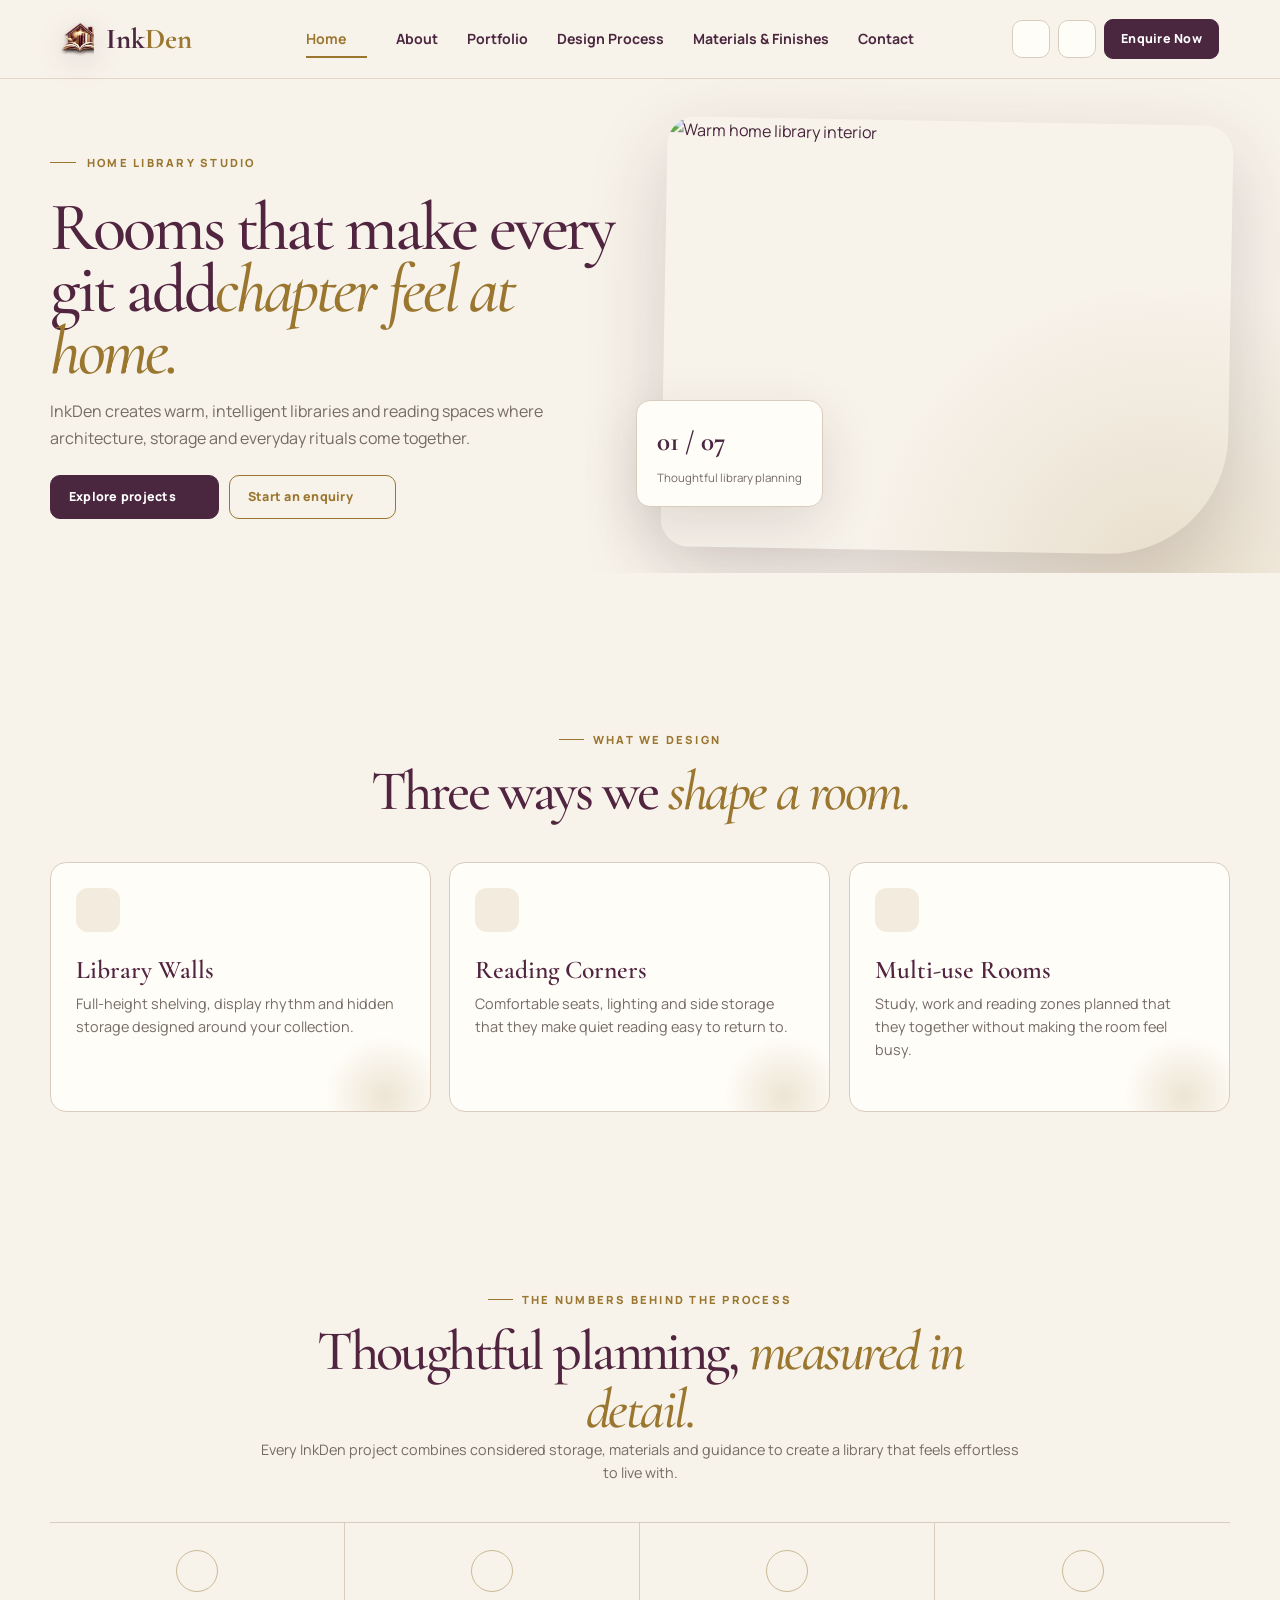
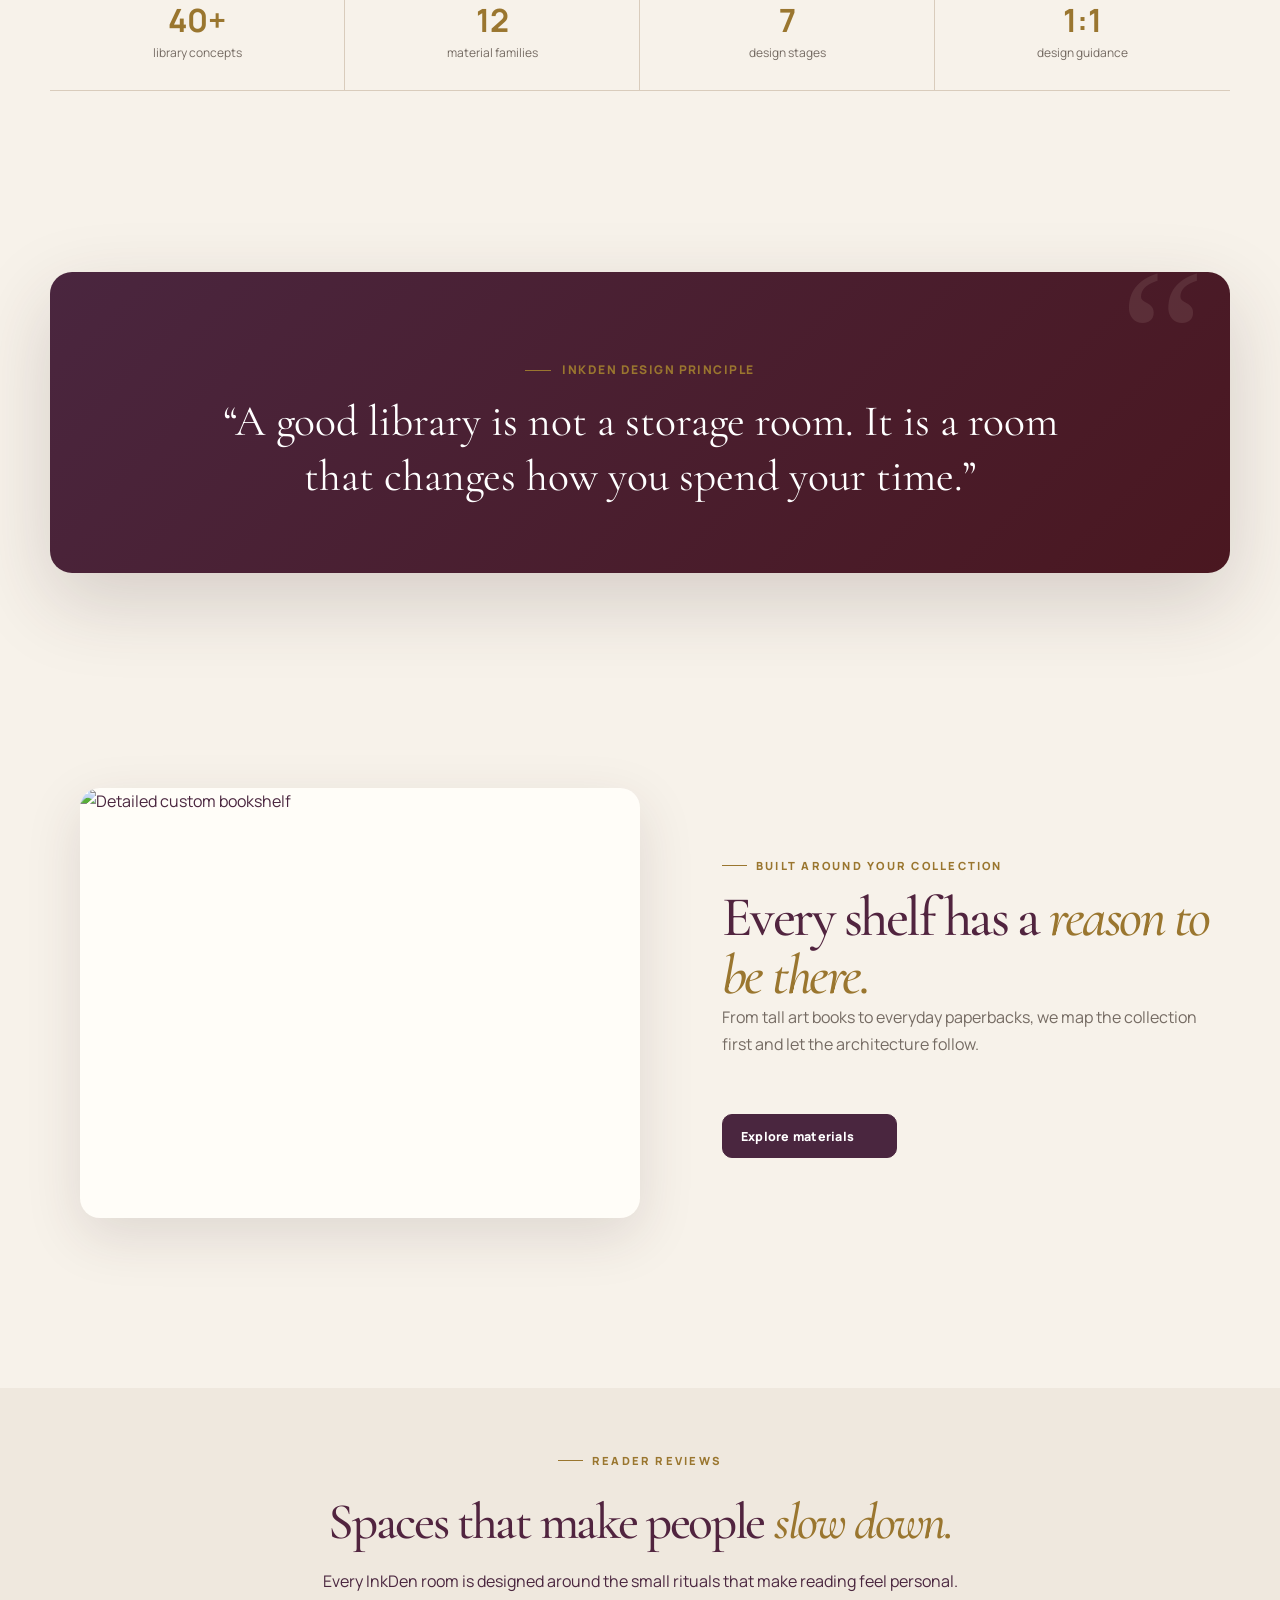
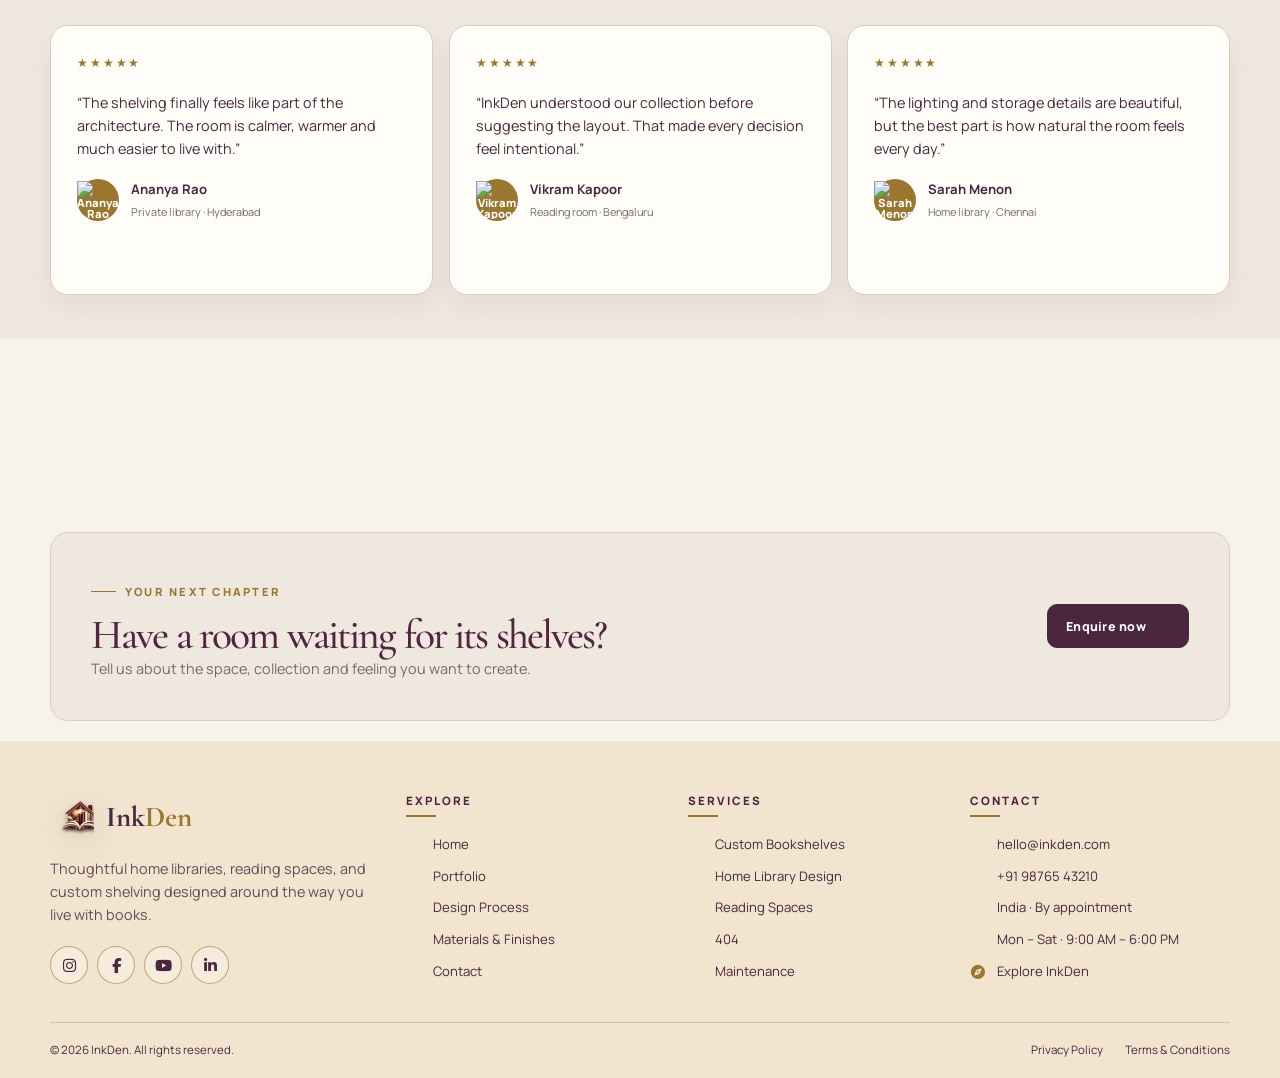
==== commit c99e4166: "Update entire website" ====
--- a/index.html
+++ b/index.html
@@ -53,7 +53,7 @@
     <section class="hero">
       <div class="container hero-grid">
         <div class="hero-copy"><span class="eyebrow">Home Library Studio</span>
-          <h1>Rooms that make every<em>chapter feel at home.</em></h1>
+          <h1>Rooms that make every git add<em>chapter feel at home.</em></h1>
           <p class="lead">InkDen creates warm, intelligent libraries and reading spaces where architecture, storage and
             everyday rituals come together.</p>
           <div class="btn-row"><a class="btn btn-primary" href="portfolio.html">Explore projects <i
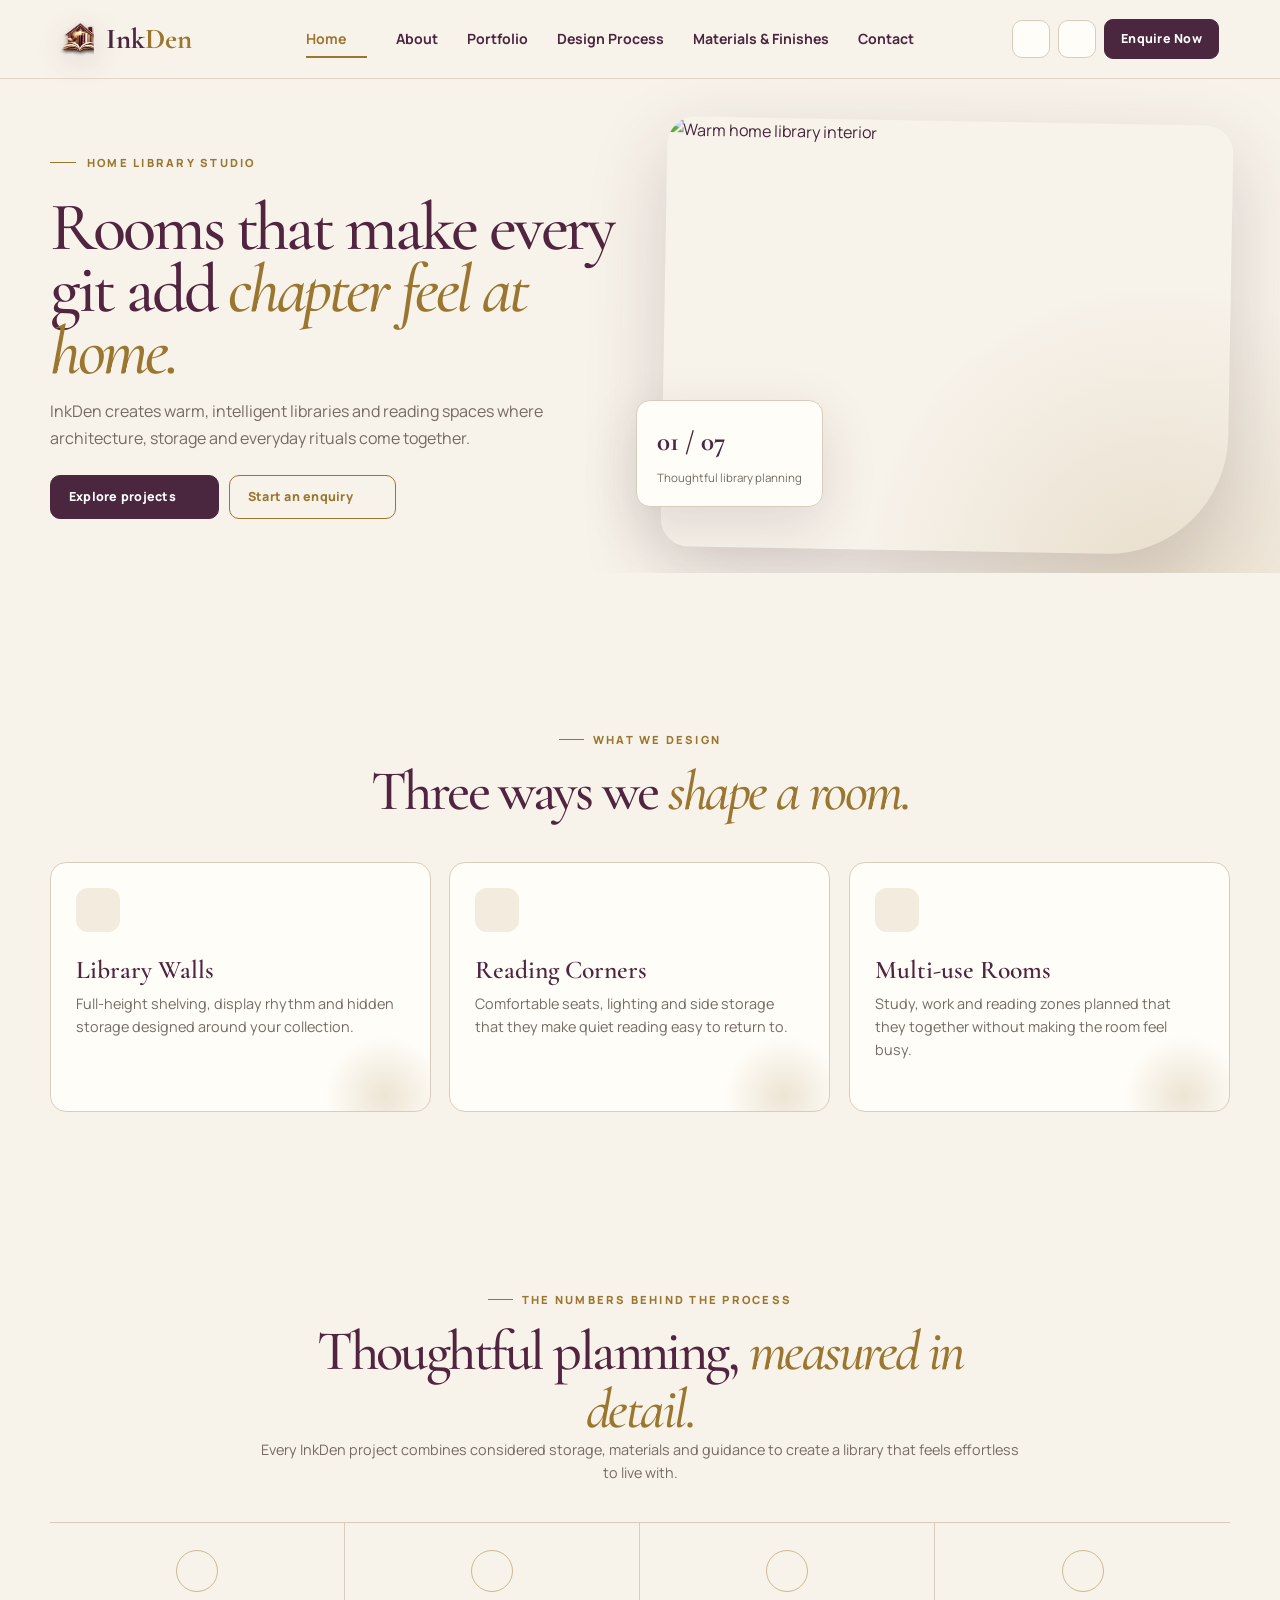
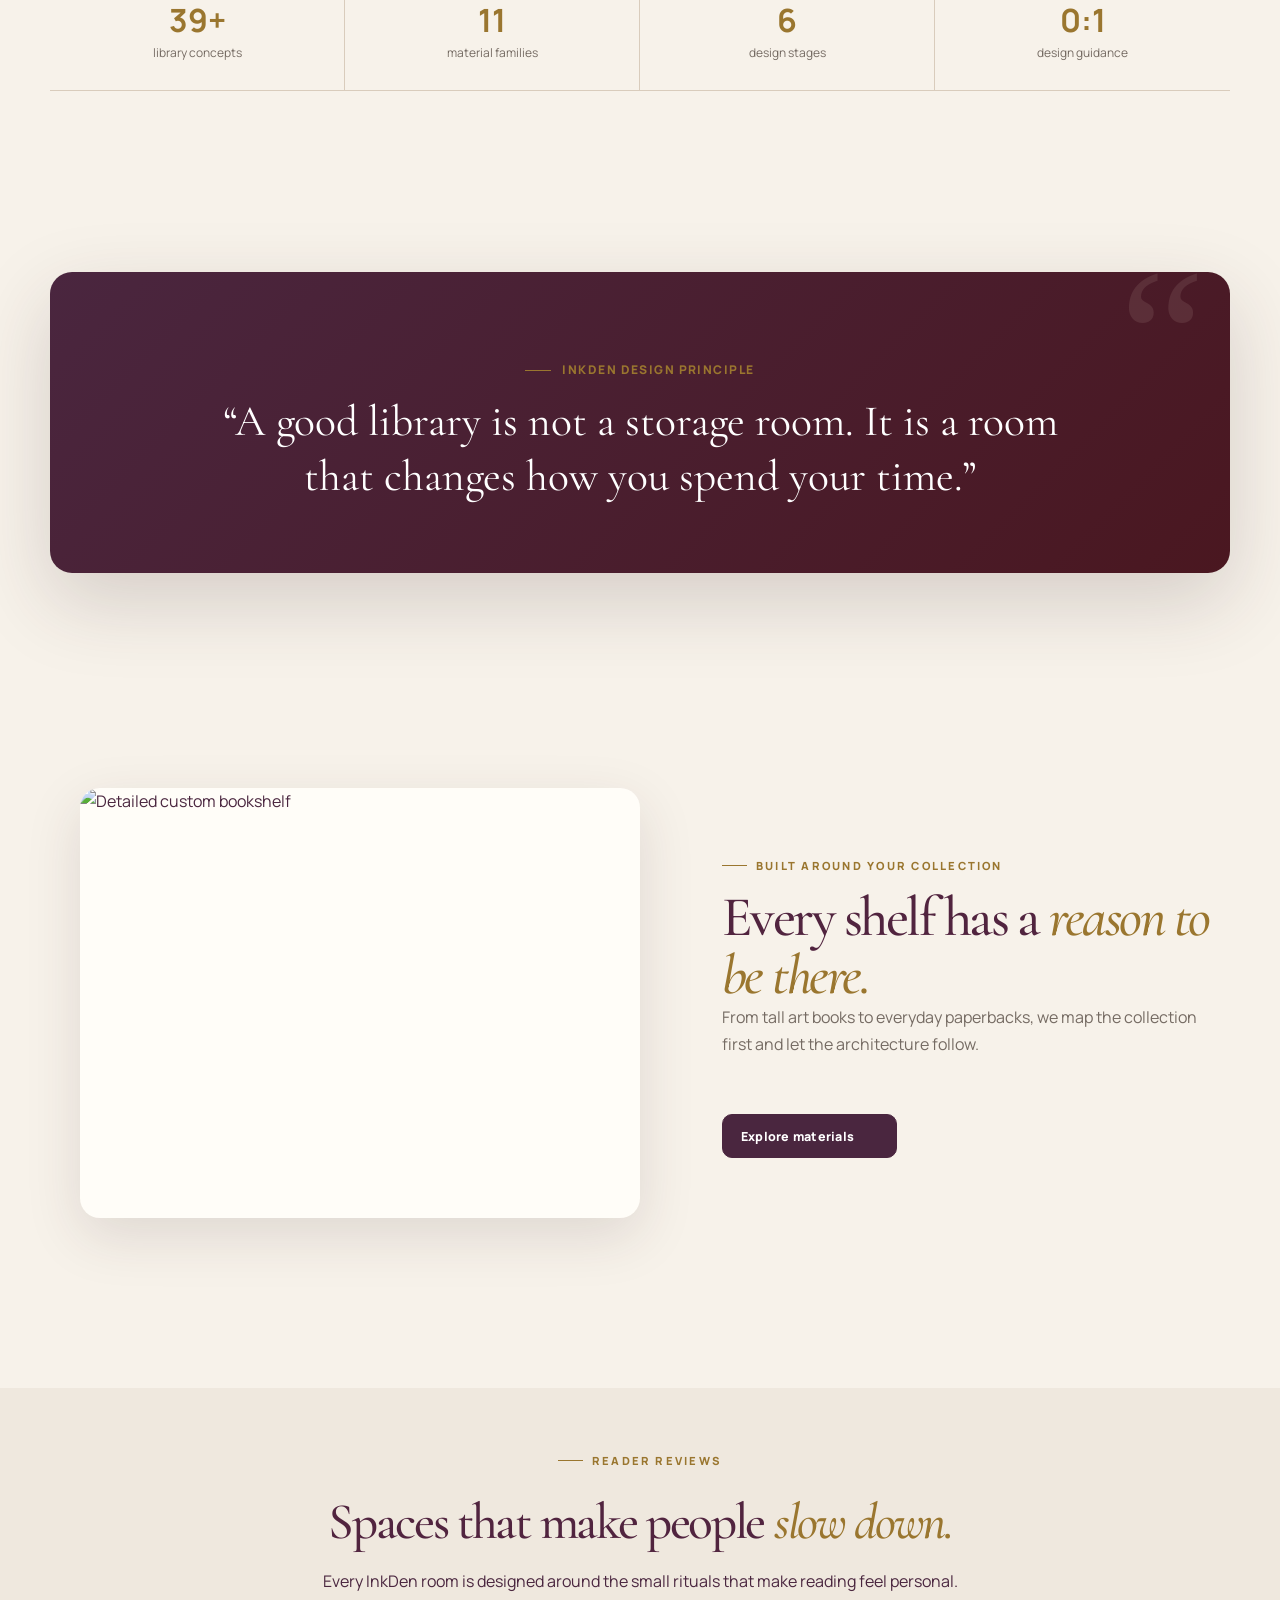
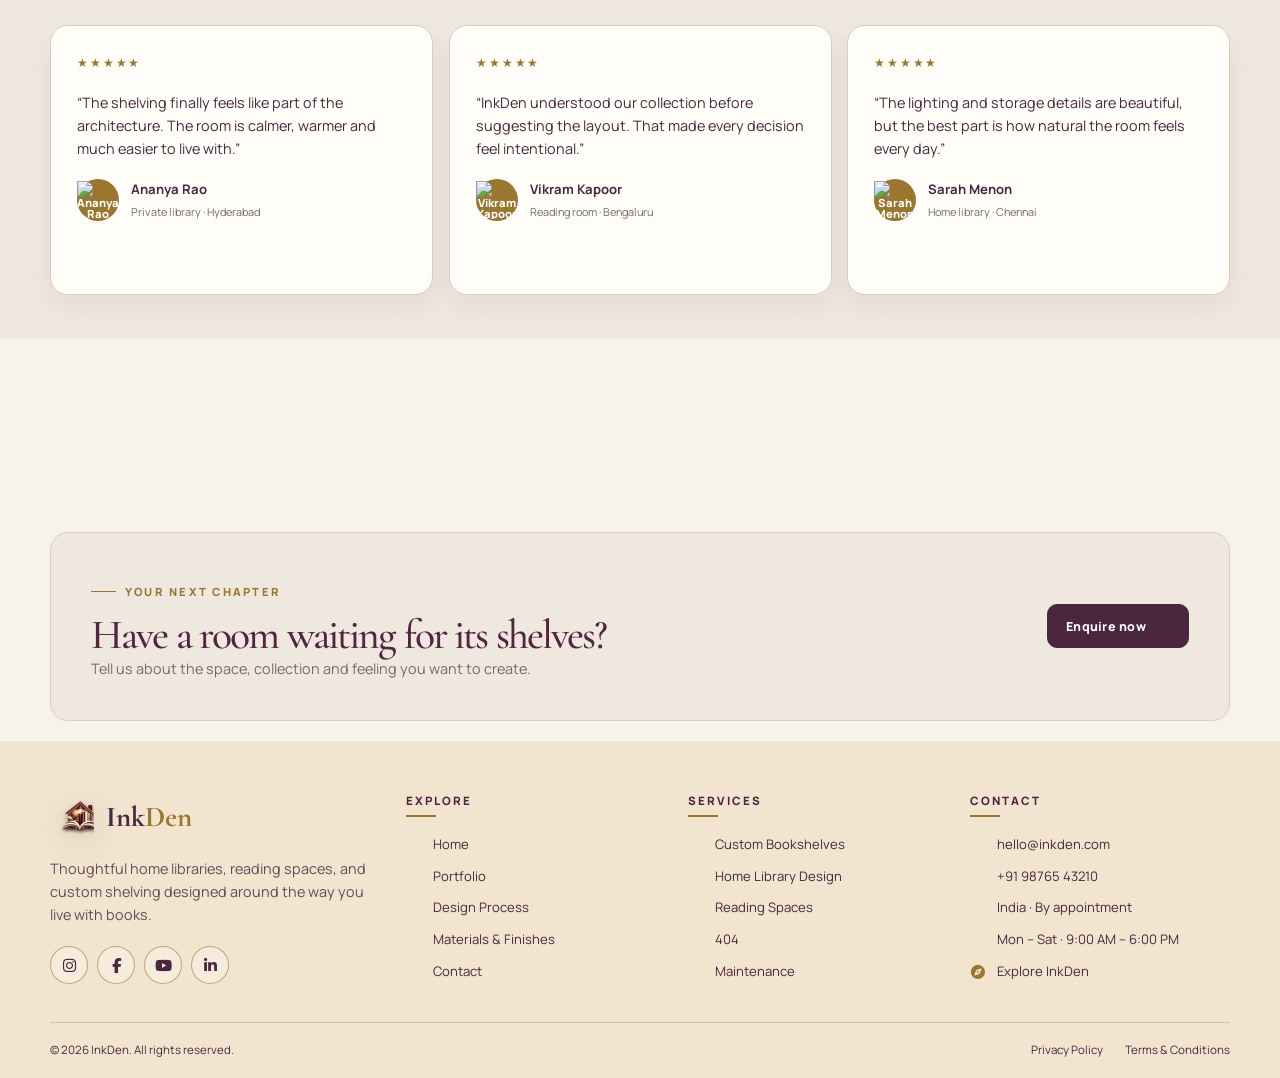
==== commit 3ab06756: "Update entire website" ====
--- a/index.html
+++ b/index.html
@@ -53,7 +53,7 @@
     <section class="hero">
       <div class="container hero-grid">
         <div class="hero-copy"><span class="eyebrow">Home Library Studio</span>
-          <h1>Rooms that make every git add<em>chapter feel at home.</em></h1>
+          <h1>Rooms that make every git add <em>chapter feel at home.</em></h1>
           <p class="lead">InkDen creates warm, intelligent libraries and reading spaces where architecture, storage and
             everyday rituals come together.</p>
           <div class="btn-row"><a class="btn btn-primary" href="portfolio.html">Explore projects <i
